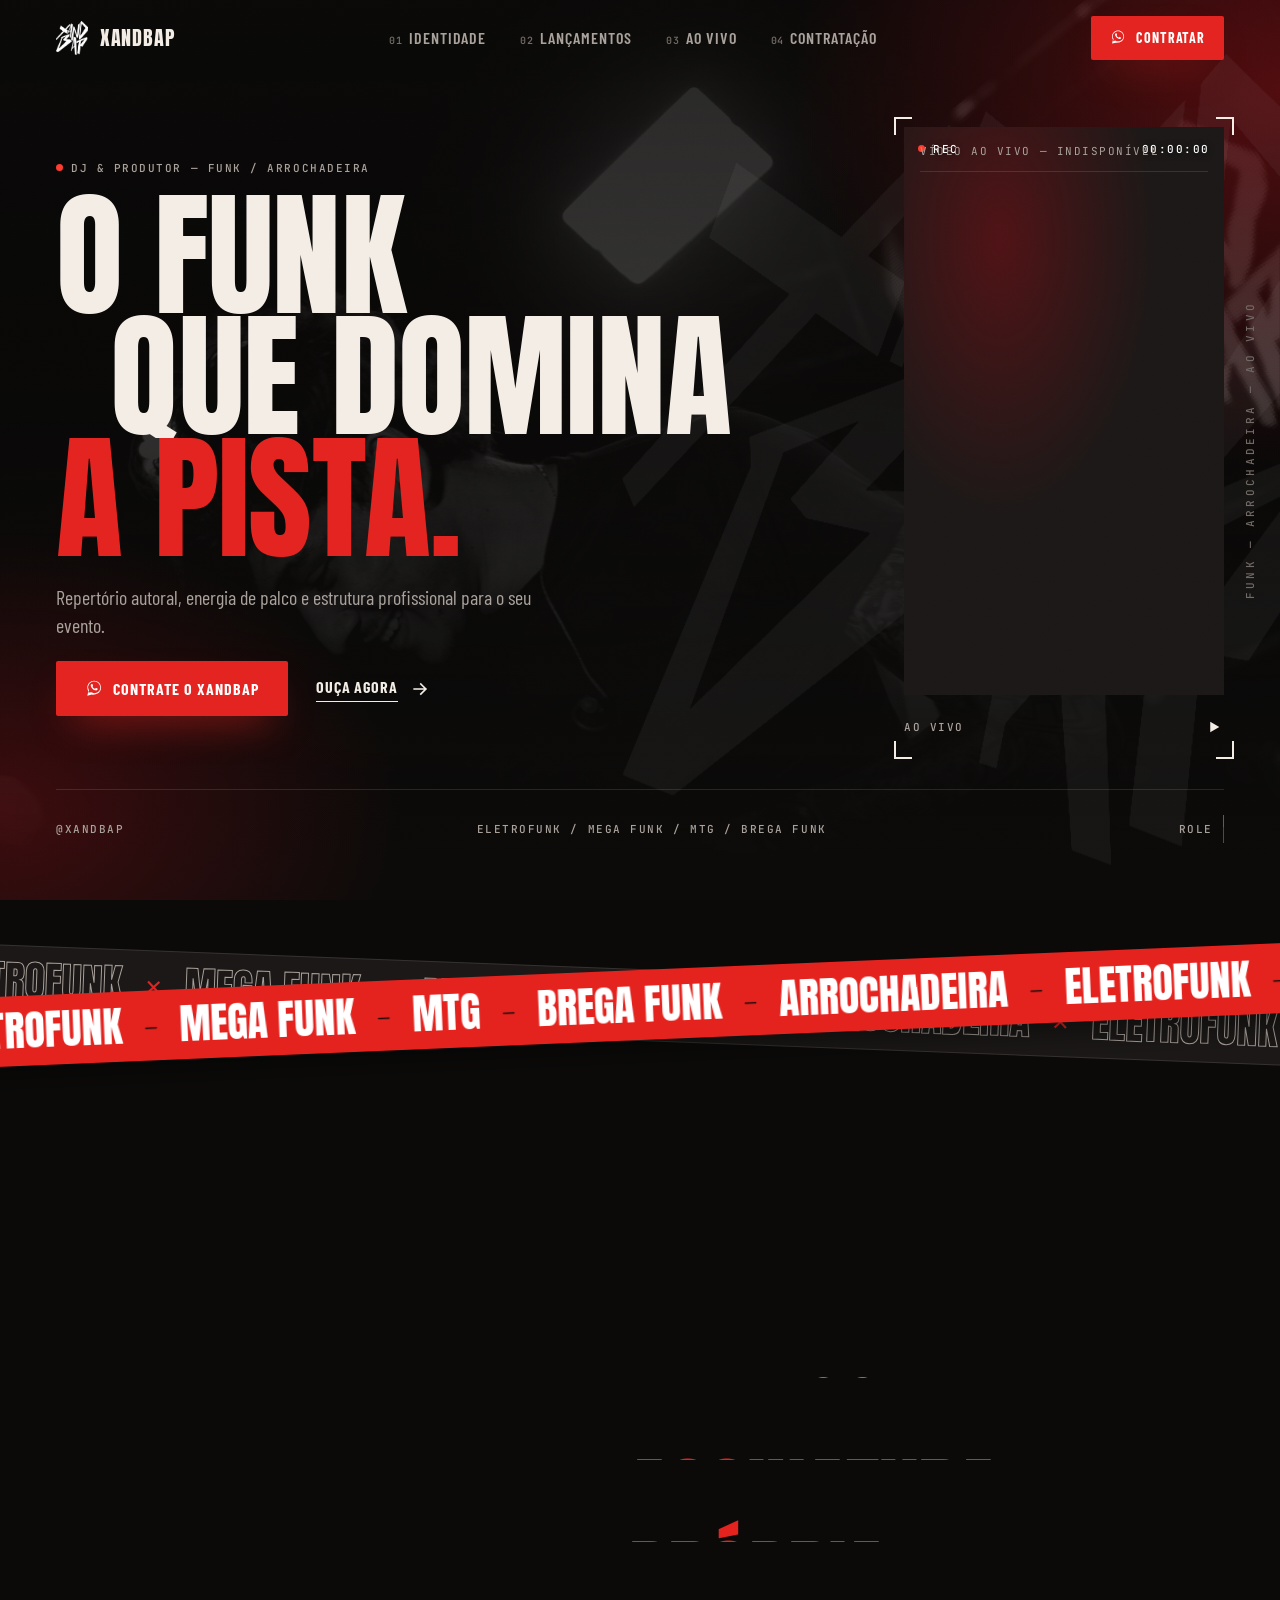
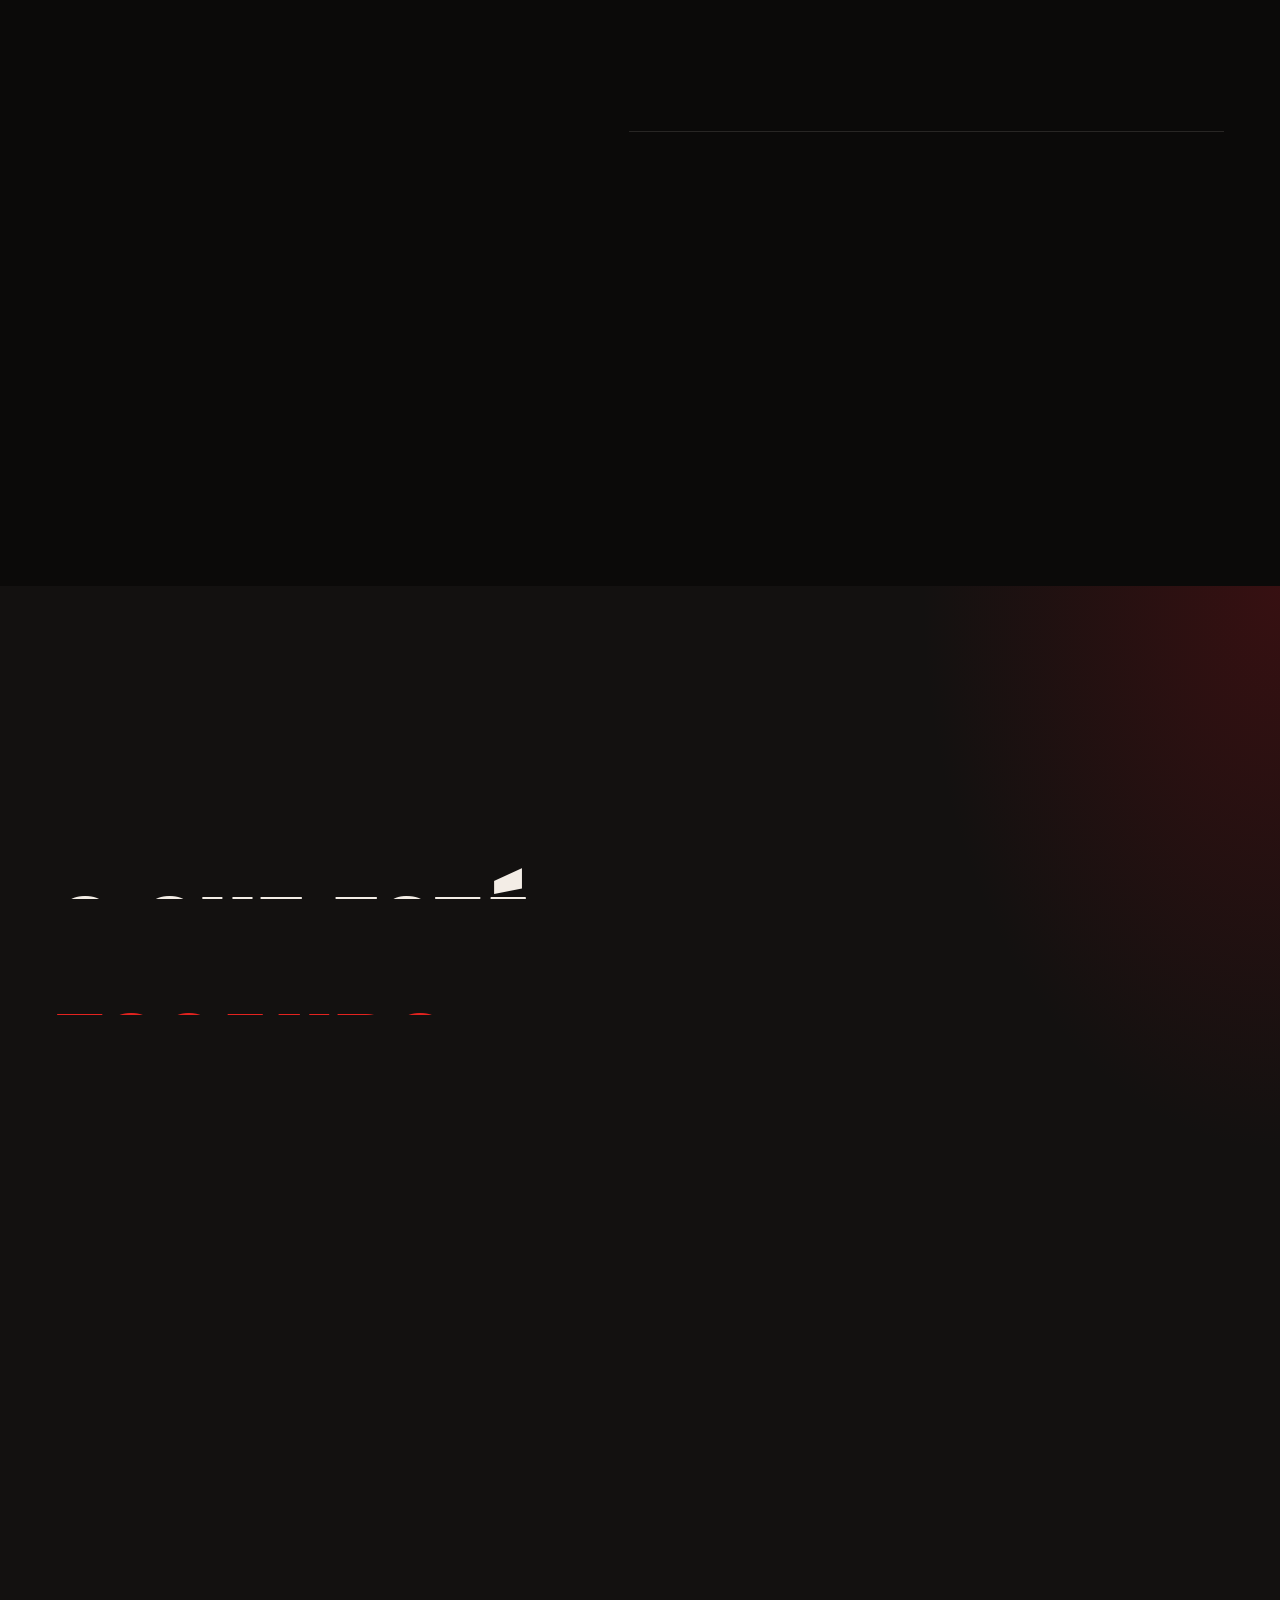
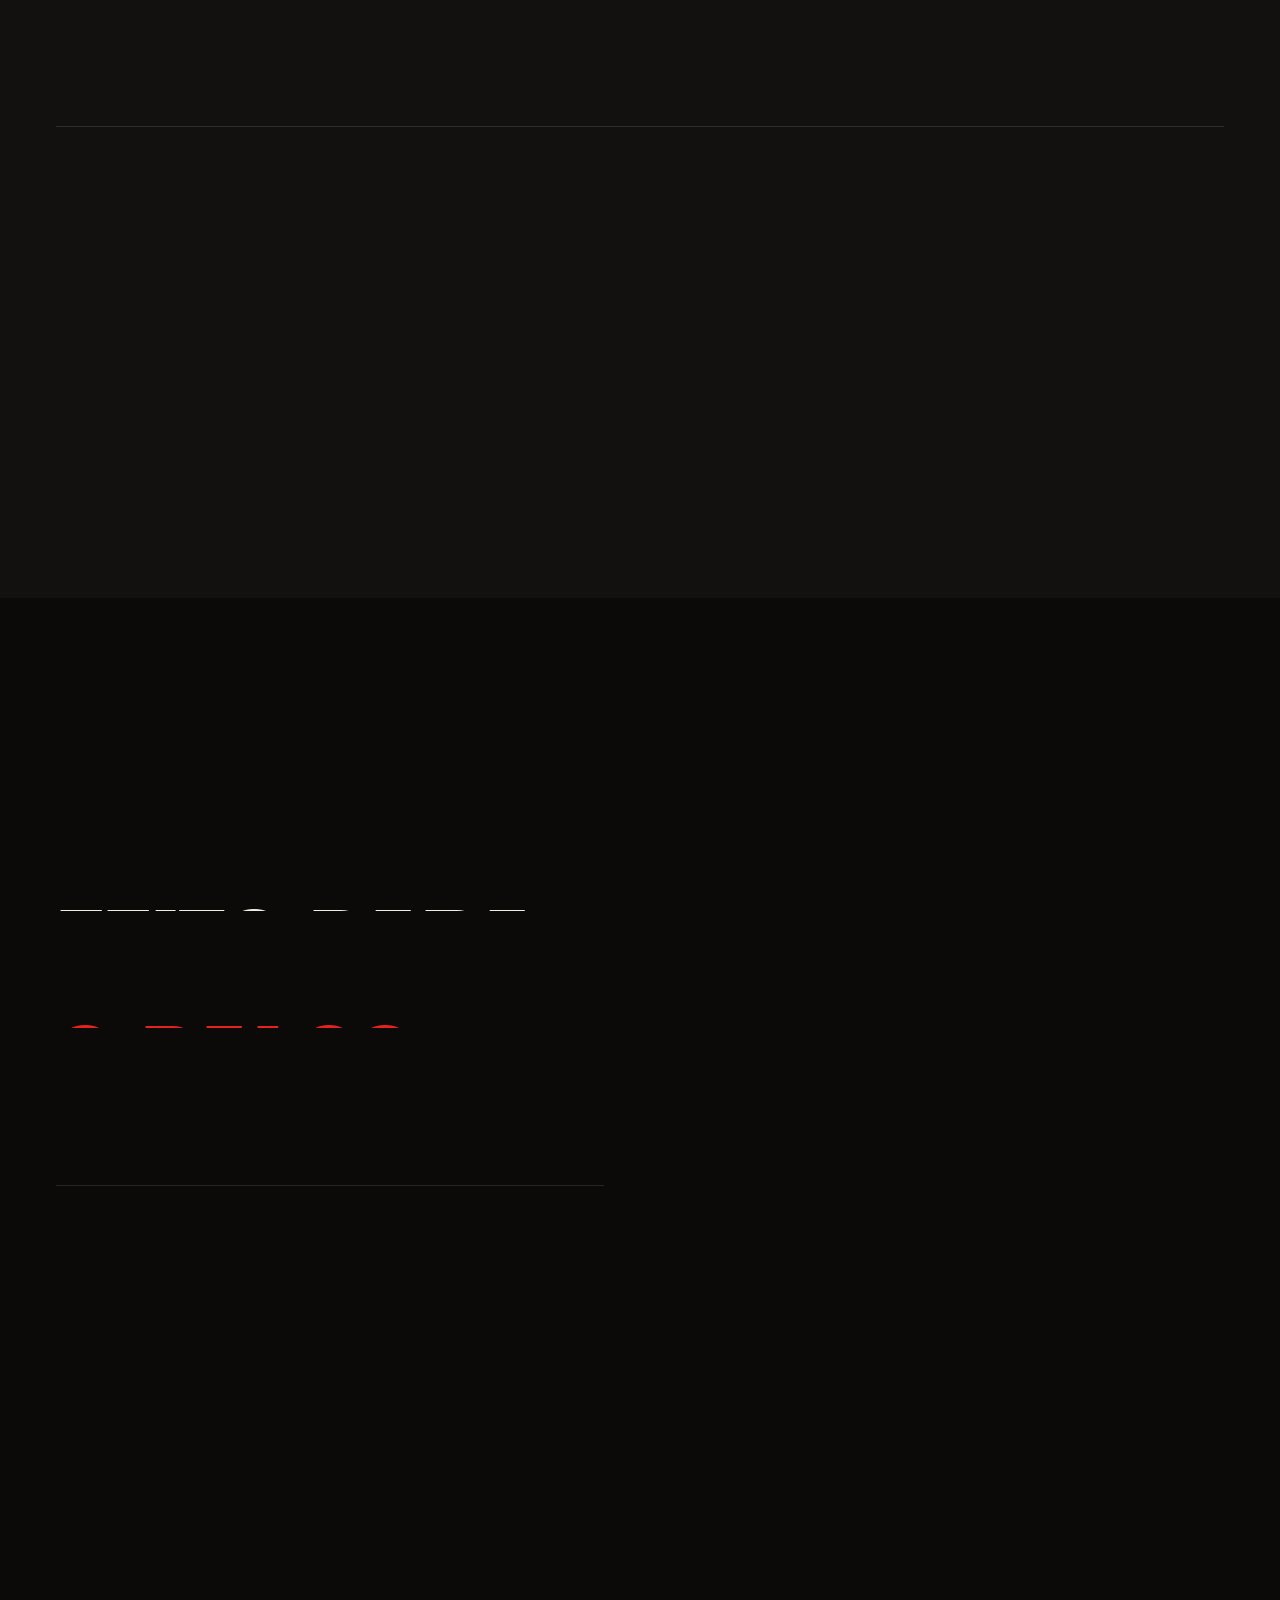
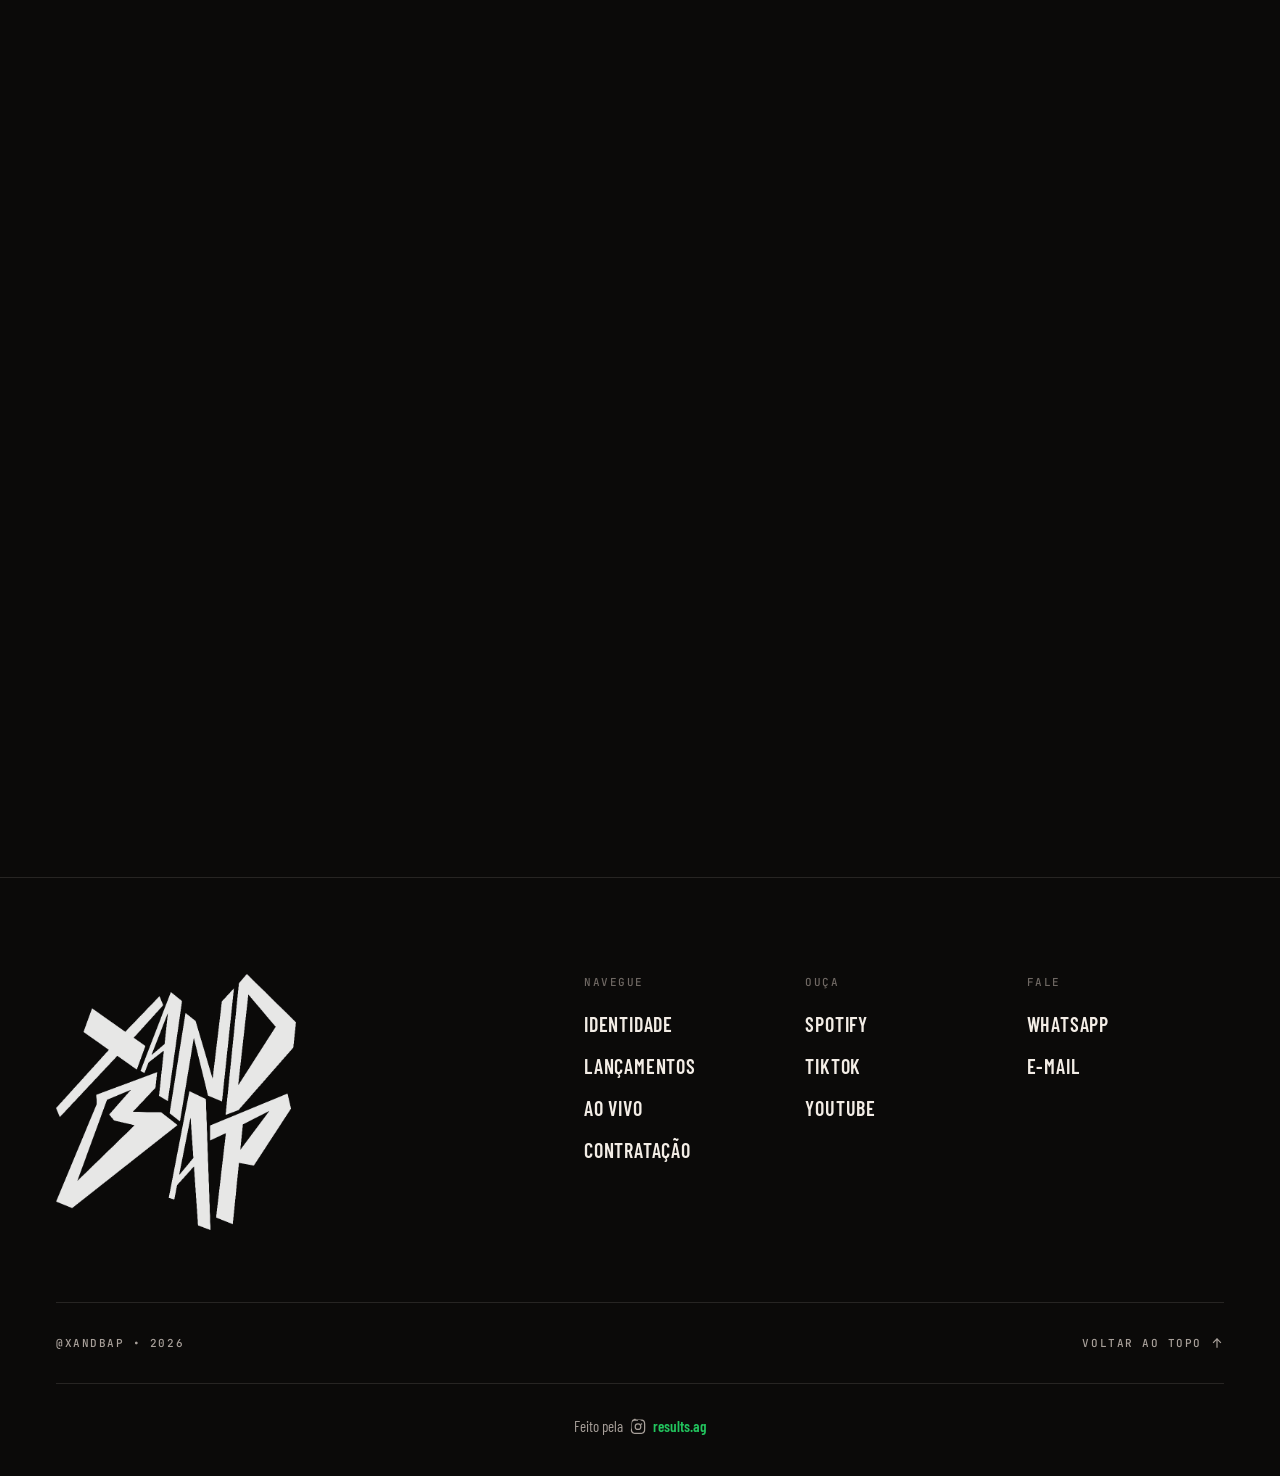
==== index.html @ e74aa6a0 "visual novo" ====
<!DOCTYPE html>
<html lang="pt-BR" class="no-js">
<head>
  <meta charset="UTF-8">
  <meta name="viewport" content="width=device-width, initial-scale=1, viewport-fit=cover">
  <meta name="theme-color" content="#0b0a09">
  <title>XandBap — DJ de Arrochadeira e Funk</title>
  <meta name="description" content="Site oficial do DJ XandBap. Arrochadeira, funk e energia de palco. Ouça os lançamentos, veja os shows e contrate para o seu evento.">
  <meta name="author" content="XandBap">
  <meta property="og:title" content="XandBap — DJ de Arrochadeira e Funk">
  <meta property="og:description" content="Lançamentos, agenda e contratação do DJ XandBap.">
  <meta property="og:image" content="assets/hero.jpg">
  <meta property="og:type" content="website">
  <meta name="twitter:card" content="summary_large_image">
  <link rel="icon" type="image/png" href="assets/favicon.png">

  <!-- marca a página como "com JS" antes de pintar: evita flash da abertura/animações sem JS -->
  <script>document.documentElement.className = document.documentElement.className.replace('no-js', 'js is-loading');</script>

  <link rel="preload" as="image" href="assets/xandbap-logo.png">
  <link rel="preload" as="image" href="assets/hero.jpg">
  <link rel="preconnect" href="https://fonts.googleapis.com">
  <link rel="preconnect" href="https://fonts.gstatic.com" crossorigin>
  <!-- fontes sem bloquear a renderização: a abertura espera por elas com timeout -->
  <link id="fontsCss" rel="preload" as="style" href="https://fonts.googleapis.com/css2?family=Anton&family=Barlow+Condensed:wght@400;500;600;700&family=JetBrains+Mono:wght@400;500&display=swap" onload="this.onload=null;this.rel='stylesheet';this.setAttribute('data-loaded','')">
  <noscript><link rel="stylesheet" href="https://fonts.googleapis.com/css2?family=Anton&family=Barlow+Condensed:wght@400;500;600;700&family=JetBrains+Mono:wght@400;500&display=swap"></noscript>
  <link rel="stylesheet" href="css/main.css">
</head>
<body>

  <!-- ícones reutilizados -->
  <svg width="0" height="0" style="position:absolute" aria-hidden="true" focusable="false">
    <symbol id="i-wa" viewBox="0 0 32 32"><path d="M16.001 3C9.383 3 4 8.383 4 15c0 2.386.703 4.607 1.912 6.472L4 29l7.72-1.877A11.94 11.94 0 0 0 16 27c6.617 0 12-5.383 12-12S22.618 3 16.001 3zm0 21.6c-1.85 0-3.58-.5-5.06-1.37l-.363-.216-4.583 1.115 1.142-4.463-.238-.375A9.55 9.55 0 0 1 5.4 15c0-5.85 4.75-10.6 10.6-10.6S26.6 9.15 26.6 15 21.85 24.6 16.001 24.6zm5.46-7.93c-.298-.15-1.767-.872-2.04-.972-.274-.1-.474-.15-.673.15-.198.298-.77.972-.944 1.172-.174.198-.348.223-.646.075-.298-.15-1.257-.463-2.394-1.478-.885-.789-1.483-1.764-1.657-2.062-.174-.298-.019-.46.13-.61.134-.133.298-.348.447-.522.15-.174.198-.298.298-.497.099-.198.05-.373-.025-.522-.075-.15-.673-1.62-.922-2.22-.243-.583-.49-.504-.673-.513l-.573-.01c-.198 0-.522.075-.795.373-.273.298-1.043 1.02-1.043 2.488s1.068 2.887 1.217 3.086c.15.198 2.1 3.207 5.086 4.497.711.307 1.266.49 1.699.627.714.227 1.364.195 1.878.118.573-.085 1.767-.722 2.016-1.42.248-.697.248-1.294.174-1.42-.075-.124-.273-.198-.571-.348z"/></symbol>
    <symbol id="i-arrow" viewBox="0 0 24 24"><path d="M5 12h14M13 6l6 6-6 6" fill="none" stroke="currentColor" stroke-width="2" stroke-linecap="square"/></symbol>
    <symbol id="i-out" viewBox="0 0 24 24"><path d="M7 17 17 7M8 7h9v9" fill="none" stroke="currentColor" stroke-width="2" stroke-linecap="square"/></symbol>
    <symbol id="i-sound-off" viewBox="0 0 24 24"><path d="M4 9h4l5-4v14l-5-4H4z" fill="currentColor"/><path d="m16 9 5 6m0-6-5 6" stroke="currentColor" stroke-width="2" fill="none"/></symbol>
    <symbol id="i-sound-on" viewBox="0 0 24 24"><path d="M4 9h4l5-4v14l-5-4H4z" fill="currentColor"/><path d="M16 8.5a5 5 0 0 1 0 7M18.5 6a8.5 8.5 0 0 1 0 12" stroke="currentColor" stroke-width="2" fill="none"/></symbol>
    <symbol id="i-play" viewBox="0 0 24 24"><path d="M7 5v14l12-7z" fill="currentColor"/></symbol>
    <symbol id="i-pause" viewBox="0 0 24 24"><path d="M7 5h4v14H7zM13 5h4v14h-4z" fill="currentColor"/></symbol>
    <symbol id="i-ig" viewBox="0 0 24 24"><path d="M12 2.2c3.2 0 3.6 0 4.9.07 1.2.06 2 .24 2.6.5.7.3 1.2.6 1.7 1.1.5.5.8 1 1.1 1.7.3.6.4 1.4.5 2.6.1 1.3.1 1.7.1 4.9s0 3.6-.1 4.9c-.1 1.2-.2 2-.5 2.6-.3.7-.6 1.2-1.1 1.7-.5.5-1 .8-1.7 1.1-.6.3-1.4.4-2.6.5-1.3.1-1.7.1-4.9.1s-3.6 0-4.9-.1c-1.2-.1-2-.2-2.6-.5-.7-.3-1.2-.6-1.7-1.1-.5-.5-.8-1-1.1-1.7-.3-.6-.4-1.4-.5-2.6C2.2 15.6 2.2 15.2 2.2 12s0-3.6.1-4.9c.1-1.2.2-2 .5-2.6.3-.7.6-1.2 1.1-1.7.5-.5 1-.8 1.7-1.1.6-.3 1.4-.4 2.6-.5C8.4 2.2 8.8 2.2 12 2.2zm0 1.8c-3.1 0-3.5 0-4.7.07-1 .05-1.6.2-1.9.34-.5.2-.8.4-1.2.8-.4.4-.6.7-.8 1.2-.14.4-.29 1-.34 1.9C3 9.5 3 9.9 3 13s0 3.5.07 4.7c.05 1 .2 1.6.34 1.9.2.5.4.8.8 1.2.4.4.7.6 1.2.8.4.14 1 .29 1.9.34 1.2.07 1.6.07 4.7.07s3.5 0 4.7-.07c1-.05 1.6-.2 1.9-.34.5-.2.8-.4 1.2-.8.4-.4.6-.7.8-1.2.14-.4.29-1 .34-1.9.07-1.2.07-1.6.07-4.7s0-3.5-.07-4.7c-.05-1-.2-1.6-.34-1.9-.2-.5-.4-.8-.8-1.2-.4-.4-.7-.6-1.2-.8-.4-.14-1-.29-1.9-.34C15.5 3 15.1 3 12 3zm0 3.9a5.1 5.1 0 1 1 0 10.2 5.1 5.1 0 0 1 0-10.2zm0 1.8a3.3 3.3 0 1 0 0 6.6 3.3 3.3 0 0 0 0-6.6zm5.3-2a1.2 1.2 0 1 1 0 2.4 1.2 1.2 0 0 1 0-2.4z"/></symbol>
  </svg>

  <!-- ================= ABERTURA ================= -->
  <div class="loader" id="loader" role="status" aria-live="polite">
    <div class="loader-panel">
      <div class="loader-glow" aria-hidden="true"></div>
      <span class="corner tl" aria-hidden="true"></span><span class="corner tr" aria-hidden="true"></span>
      <span class="corner bl" aria-hidden="true"></span><span class="corner br" aria-hidden="true"></span>

      <div class="loader-top mono" aria-hidden="true">
        <span><i class="rec-dot"></i>XandBap — site oficial</span>
        <span class="hide-sm">Funk / Arrochadeira</span>
      </div>

      <div class="loader-center">
        <div class="loader-logo">
          <img src="assets/xandbap-logo.png" alt="XandBap" width="662" height="706">
        </div>
        <div class="eq" aria-hidden="true"><i></i><i></i><i></i><i></i><i></i><i></i><i></i></div>
      </div>

      <p class="loader-vertical mono" aria-hidden="true">Carregando o set</p>

      <div class="loader-bottom">
        <div class="loader-row mono">
          <span id="loaderStep">Preparando a interface</span>
          <span class="loader-pct"><span id="loaderPct">00</span>%</span>
        </div>
        <div class="loader-bar" role="progressbar" aria-label="Carregamento do site" aria-valuemin="0" aria-valuemax="100" aria-valuenow="0" id="loaderBarWrap">
          <span id="loaderBar"></span>
        </div>
        <ol class="loader-steps mono" id="loaderSteps" aria-hidden="true">
          <li data-step="interface">Interface</li>
          <li data-step="fontes">Tipografia</li>
          <li data-step="imagens">Imagens</li>
          <li data-step="video">Vídeo</li>
        </ol>
      </div>
    </div>
    <div class="loader-wipe" aria-hidden="true"></div>
  </div>

  <div class="grain" aria-hidden="true"></div>
  <div class="scroll-progress" aria-hidden="true"><span id="scrollProgress"></span></div>
  <div class="hover-label" id="hoverLabel" aria-hidden="true"></div>

  <a class="skip-link" href="#conteudo">Pular para o conteúdo</a>

  <!-- ================= CABEÇALHO ================= -->
  <header class="header" id="header">
    <a href="#top" class="header-logo" aria-label="XandBap — início">
      <img src="assets/xandbap-logo.png" alt="" width="662" height="706">
      <span>XandBap</span>
    </a>

    <nav class="header-nav" aria-label="Principal">
      <a href="#identidade" data-nav><small>01</small>Identidade</a>
      <a href="#lancamentos" data-nav><small>02</small>Lançamentos</a>
      <a href="#palco" data-nav><small>03</small>Ao vivo</a>
      <a href="#contratar" data-nav><small>04</small>Contratação</a>
    </nav>

    <div class="header-right">
      <a href="https://wa.me/5581992777571?text=Ol%C3%A1%2C%20quero%20contratar%20o%20XandBap" target="_blank" rel="noopener noreferrer" class="btn btn-primary btn-sm magnetic">
        <svg class="btn-icon" aria-hidden="true"><use href="#i-wa"/></svg>
        <span>Contratar</span>
      </a>
      <button class="menu-toggle" id="menuToggle" aria-label="Abrir menu" aria-expanded="false" aria-controls="mobileMenu">
        <span class="menu-toggle-lines" aria-hidden="true"><i></i><i></i></span>
        <span class="menu-toggle-text mono" aria-hidden="true">Menu</span>
      </button>
    </div>
  </header>

  <div class="mobile-menu" id="mobileMenu" aria-hidden="true">
    <div class="mobile-menu-inner">
      <p class="mono mobile-menu-kicker">Navegação</p>
      <nav class="mobile-menu-links" aria-label="Menu móvel">
        <a href="#identidade" data-nav><small>01</small>Identidade</a>
        <a href="#lancamentos" data-nav><small>02</small>Lançamentos</a>
        <a href="#palco" data-nav><small>03</small>Ao vivo</a>
        <a href="#contratar" data-nav><small>04</small>Contratação</a>
      </nav>
      <div class="mobile-menu-foot">
        <a href="https://wa.me/5581992777571?text=Ol%C3%A1%2C%20quero%20contratar%20o%20XandBap" target="_blank" rel="noopener noreferrer" class="btn btn-primary">
          <svg class="btn-icon" aria-hidden="true"><use href="#i-wa"/></svg>
          Contratar
        </a>
        <div class="mobile-menu-social mono">
          <a href="https://open.spotify.com/" target="_blank" rel="noopener noreferrer">Spotify</a>
          <a href="https://www.tiktok.com/@xandbap" target="_blank" rel="noopener noreferrer">TikTok</a>
          <a href="https://www.youtube.com/" target="_blank" rel="noopener noreferrer">YouTube</a>
        </div>
      </div>
    </div>
  </div>

  <a href="https://wa.me/5581992777571?text=Ol%C3%A1%2C%20quero%20contratar%20o%20XandBap" target="_blank" rel="noopener noreferrer" class="fixed-whatsapp" id="fixedCta" aria-label="Falar no WhatsApp">
    <svg aria-hidden="true"><use href="#i-wa"/></svg>
  </a>

  <main id="top">

    <!-- ================= HERO ================= -->
    <section class="hero" aria-labelledby="heroTitle">
      <div class="hero-backdrop" aria-hidden="true">
        <img src="assets/hero.jpg" alt="" width="1365" height="2048" data-parallax="0.18" data-media>
      </div>
      <div class="hero-glow" aria-hidden="true"></div>
      <img class="hero-ghost" src="assets/xandbap-logo.png" alt="" aria-hidden="true" width="662" height="706" data-parallax="-0.08">

      <div class="hero-grid wrap">
        <div class="hero-copy">
          <p class="hero-kicker mono" data-hero="1"><i class="rec-dot"></i>DJ &amp; Produtor — Funk / Arrochadeira</p>

          <h1 class="hero-title" id="heroTitle">
            <span class="line"><span>O funk</span></span>
            <span class="line"><span>que domina</span></span>
            <span class="line line-accent"><span>a pista.</span></span>
          </h1>

          <div class="hero-bottom">
            <p class="hero-sub" data-hero="2">Repertório autoral, energia de palco e estrutura profissional para o seu evento.</p>
            <div class="hero-actions" data-hero="3">
              <a href="https://wa.me/5581992777571?text=Ol%C3%A1%2C%20quero%20contratar%20o%20XandBap" target="_blank" rel="noopener noreferrer" class="btn btn-primary magnetic">
                <svg class="btn-icon" aria-hidden="true"><use href="#i-wa"/></svg>
                Contrate o XandBap
              </a>
              <a href="#lancamentos" class="link-arrow">
                <span>Ouça agora</span>
                <svg aria-hidden="true"><use href="#i-arrow"/></svg>
              </a>
            </div>
          </div>
        </div>

        <figure class="hero-frame" data-hero="frame">
          <div class="frame-media media" data-media-label="Vídeo ao vivo">
            <video id="heroVideo" src="assets/show1.mp4" poster="assets/hero.jpg" muted loop playsinline preload="metadata" aria-label="XandBap tocando ao vivo"></video>
            <div class="frame-hud mono" aria-hidden="true">
              <span><i class="rec-dot"></i>REC</span>
              <span class="timecode" data-timecode-for="heroVideo">00:00:00</span>
            </div>
          </div>
          <span class="corner tl" aria-hidden="true"></span><span class="corner tr" aria-hidden="true"></span>
          <span class="corner bl" aria-hidden="true"></span><span class="corner br" aria-hidden="true"></span>
          <figcaption class="frame-caption mono">
            <span>Ao vivo</span>
            <button class="icon-btn" type="button" data-video-toggle="heroVideo" aria-label="Pausar vídeo">
              <svg class="i-pause" aria-hidden="true"><use href="#i-pause"/></svg>
              <svg class="i-play" aria-hidden="true"><use href="#i-play"/></svg>
            </button>
          </figcaption>
        </figure>
      </div>

      <p class="hero-vertical mono" aria-hidden="true">Funk — Arrochadeira — Ao vivo</p>

      <div class="hero-meta wrap mono" data-hero="4">
        <span>@XANDBAP</span>
        <span class="hide-sm">Eletrofunk / Mega funk / MTG / Brega funk</span>
        <a href="#identidade" class="scroll-cue">Role <i aria-hidden="true"></i></a>
      </div>
    </section>

    <!-- ================= FAIXA DE ESTILOS ================= -->
    <div class="bands" aria-label="Estilos: Eletrofunk, Mega Funk, MTG, Brega Funk, Arrochadeira">
      <div class="band band-back" aria-hidden="true">
        <div class="band-track">
          <span>Eletrofunk <i>✕</i> Mega Funk <i>✕</i> MTG <i>✕</i> Brega Funk <i>✕</i> Arrochadeira <i>✕</i></span>
          <span>Eletrofunk <i>✕</i> Mega Funk <i>✕</i> MTG <i>✕</i> Brega Funk <i>✕</i> Arrochadeira <i>✕</i></span>
        </div>
      </div>
      <div class="band band-front" aria-hidden="true">
        <div class="band-track">
          <span>Eletrofunk <i>—</i> Mega Funk <i>—</i> MTG <i>—</i> Brega Funk <i>—</i> Arrochadeira <i>—</i></span>
          <span>Eletrofunk <i>—</i> Mega Funk <i>—</i> MTG <i>—</i> Brega Funk <i>—</i> Arrochadeira <i>—</i></span>
        </div>
      </div>
    </div>

    <div id="conteudo"></div>

    <!-- ================= IDENTIDADE ================= -->
    <section id="identidade" class="section identity" aria-labelledby="identidadeTitle">
      <div class="wrap">
        <header class="section-head" data-reveal>
          <p class="section-index mono"><span>(01)</span> Identidade musical</p>
          <span class="section-rule" aria-hidden="true"></span>
        </header>

        <div class="identity-grid">
          <figure class="identity-figure" data-reveal="clip">
            <div class="identity-photo media" data-media-label="Retrato do artista">
              <picture>
                <source srcset="assets/xandbap-portrait.webp" type="image/webp">
                <img src="assets/xandbap-portrait.png" alt="Retrato do DJ XandBap" width="941" height="1672" loading="lazy" decoding="async" data-parallax="0.06" data-media>
              </picture>
            </div>
            <div class="sticker mono" aria-hidden="true">
              <strong>XandBap</strong>
              <span>Funk com assinatura</span>
              <span class="barcode"></span>
            </div>
            <span class="corner tl" aria-hidden="true"></span><span class="corner br" aria-hidden="true"></span>
          </figure>

          <div class="identity-copy">
            <h2 class="display split" id="identidadeTitle" data-reveal="lines">
              <span class="line"><span>Funk com</span></span>
              <span class="line"><span class="accent">assinatura</span></span>
              <span class="line"><span class="accent">própria</span></span>
            </h2>
            <p class="lede" data-reveal>
              XandBap leva para os eventos um repertório marcante e sets pesados, com energia
              e presença de palco do início ao fim — uma mistura dos principais estilos e
              tendências do funk, com identidade autoral.
            </p>

            <ol class="style-list" data-reveal="stagger">
              <li><span class="mono">01</span><strong>Eletrofunk</strong></li>
              <li><span class="mono">02</span><strong>Mega funk</strong></li>
              <li><span class="mono">03</span><strong>MTG</strong></li>
              <li><span class="mono">04</span><strong>Brega funk</strong></li>
            </ol>
          </div>
        </div>
      </div>
    </section>

    <!-- ================= LANÇAMENTOS ================= -->
    <section id="lancamentos" class="section releases" aria-labelledby="lancamentosTitle">
      <div class="wrap">
        <header class="section-head" data-reveal>
          <p class="section-index mono"><span>(02)</span> Lançamentos</p>
          <span class="section-rule" aria-hidden="true"></span>
        </header>

        <div class="releases-head">
          <h2 class="display split" id="lancamentosTitle" data-reveal="lines">
            <span class="line"><span>O que está</span></span>
            <span class="line"><span class="accent">tocando</span></span>
          </h2>
          <div class="carousel-controls" data-controls-for="releaseCarousel" data-reveal>
            <span class="drag-hint mono">Arraste <svg aria-hidden="true"><use href="#i-arrow"/></svg></span>
            <div class="carousel-progress" aria-hidden="true"><span></span></div>
            <button type="button" class="icon-btn round" data-dir="-1" aria-label="Lançamento anterior"><svg style="transform:scaleX(-1)" aria-hidden="true"><use href="#i-arrow"/></svg></button>
            <button type="button" class="icon-btn round" data-dir="1" aria-label="Próximo lançamento"><svg aria-hidden="true"><use href="#i-arrow"/></svg></button>
          </div>
        </div>
      </div>

      <div class="carousel-outer">
        <div class="carousel" id="releaseCarousel" tabindex="0" aria-label="Lançamentos — role para o lado">
          <a href="https://open.spotify.com/" target="_blank" rel="noopener noreferrer" class="release-card" data-label="Ouvir" data-reveal="card">
            <div class="release-sleeve">
              <span class="vinyl" aria-hidden="true"></span>
              <div class="release-cover media" data-media-label="Capa">
                <picture>
                  <source srcset="assets/setarrochadeira.webp" type="image/webp">
                  <img src="assets/setarrochadeira.png" alt="Capa de Set Arrochadeira XB" width="1080" height="1080" loading="lazy" decoding="async" data-media>
                </picture>
              </div>
            </div>
            <div class="release-info">
              <p class="release-index mono">01 — Disponível</p>
              <p class="release-title">Set Arrochadeira XB</p>
              <p class="release-type">Menor K, XandBap &amp; DJ Japa</p>
              <span class="release-cta mono">Ouvir <svg aria-hidden="true"><use href="#i-out"/></svg></span>
            </div>
          </a>

          <div class="release-card is-pending" data-reveal="card">
            <div class="release-sleeve">
              <div class="release-cover media" data-media-label="Capa">
                <picture>
                  <source srcset="assets/medley-funk-xb2.webp" type="image/webp">
                  <img src="assets/medley-funk-xb2.jpg" alt="Capa de Medley Funk XB 2.0" width="1080" height="1080" loading="lazy" decoding="async" data-media>
                </picture>
                <span class="release-pending-label mono">Em breve</span>
              </div>
            </div>
            <div class="release-info">
              <p class="release-index mono">02 — Em breve</p>
              <p class="release-title">Medley Funk XB 2.0</p>
              <p class="release-type">Lançamento dia 28</p>
              <span class="release-cta mono is-muted">Em breve</span>
            </div>
          </div>
        </div>
      </div>

      <div class="wrap">
        <div class="platforms" data-reveal="stagger">
          <p class="mono platforms-label">Ouça em</p>
          <a href="https://open.spotify.com/" target="_blank" rel="noopener noreferrer" class="platform"><span>Spotify</span><svg aria-hidden="true"><use href="#i-out"/></svg></a>
          <a href="https://www.tiktok.com/@xandbap" target="_blank" rel="noopener noreferrer" class="platform"><span>TikTok</span><svg aria-hidden="true"><use href="#i-out"/></svg></a>
          <a href="https://www.youtube.com/" target="_blank" rel="noopener noreferrer" class="platform"><span>YouTube</span><svg aria-hidden="true"><use href="#i-out"/></svg></a>
        </div>
      </div>
    </section>

    <!-- ================= AO VIVO ================= -->
    <section id="palco" class="section stage" aria-labelledby="palcoTitle">
      <div class="wrap stage-grid">
        <div class="stage-copy">
          <header class="section-head" data-reveal>
            <p class="section-index mono"><span>(03)</span> Ao vivo</p>
            <span class="section-rule" aria-hidden="true"></span>
          </header>
          <h2 class="display split" id="palcoTitle" data-reveal="lines">
            <span class="line"><span>Feito para</span></span>
            <span class="line"><span class="accent">o palco</span></span>
          </h2>
          <p class="lede" data-reveal>
            Estrutura profissional, set desenhado para o público do evento e presença de palco
            do primeiro ao último minuto. XandBap entrega show — não só playlist.
          </p>

          <dl class="stats" data-reveal="stagger">
            <div class="stat">
              <dt class="mono">Shows realizados</dt>
              <dd class="stat-num" data-count-to="200" data-prefix="+">+200</dd>
            </div>
            <div class="stat">
              <dt class="mono">Estados rodados</dt>
              <dd class="stat-num" data-count-to="4">4</dd>
            </div>
          </dl>
        </div>

        <div class="stage-videos carousel" id="videoCarousel" tabindex="0" aria-label="Vídeos ao vivo">
          <figure class="clip" data-label="Ao vivo" data-reveal="card">
            <div class="clip-media media" data-media-label="Vídeo ao vivo">
              <video id="clip1" src="assets/show1.mp4" poster="assets/hero.jpg" aria-label="XandBap ao vivo" muted loop playsinline preload="none" data-inview></video>
              <div class="frame-hud mono" aria-hidden="true">
                <span><i class="rec-dot"></i>REC</span>
                <span class="timecode" data-timecode-for="clip1">00:00:00</span>
              </div>
            </div>
            <figcaption class="clip-caption mono">
              <span>01 — Ao vivo</span>
              <span class="clip-buttons">
                <button class="icon-btn" type="button" data-video-sound="clip1" aria-label="Ativar som" aria-pressed="false">
                  <svg class="i-off" aria-hidden="true"><use href="#i-sound-off"/></svg>
                  <svg class="i-on" aria-hidden="true"><use href="#i-sound-on"/></svg>
                </button>
                <button class="icon-btn" type="button" data-video-toggle="clip1" aria-label="Pausar vídeo">
                  <svg class="i-pause" aria-hidden="true"><use href="#i-pause"/></svg>
                  <svg class="i-play" aria-hidden="true"><use href="#i-play"/></svg>
                </button>
              </span>
            </figcaption>
          </figure>

          <figure class="clip clip-offset" data-label="Ao vivo" data-reveal="card">
            <div class="clip-media media" data-media-label="Vídeo ao vivo">
              <video id="clip2" src="assets/show2.mp4" poster="assets/show2-poster.jpg" aria-label="Pista lotada" muted loop playsinline preload="none" data-inview></video>
              <div class="frame-hud mono" aria-hidden="true">
                <span><i class="rec-dot"></i>REC</span>
                <span class="timecode" data-timecode-for="clip2">00:00:00</span>
              </div>
            </div>
            <figcaption class="clip-caption mono">
              <span>02 — Pista lotada</span>
              <span class="clip-buttons">
                <button class="icon-btn" type="button" data-video-sound="clip2" aria-label="Ativar som" aria-pressed="false">
                  <svg class="i-off" aria-hidden="true"><use href="#i-sound-off"/></svg>
                  <svg class="i-on" aria-hidden="true"><use href="#i-sound-on"/></svg>
                </button>
                <button class="icon-btn" type="button" data-video-toggle="clip2" aria-label="Pausar vídeo">
                  <svg class="i-pause" aria-hidden="true"><use href="#i-pause"/></svg>
                  <svg class="i-play" aria-hidden="true"><use href="#i-play"/></svg>
                </button>
              </span>
            </figcaption>
          </figure>
        </div>
      </div>
    </section>

    <!-- ================= CONTRATAÇÃO ================= -->
    <section id="contratar" class="section hire" aria-labelledby="contratarTitle">
      <div class="wrap">
        <div class="hire-poster" data-reveal="clip">
          <div class="hire-glow" aria-hidden="true"></div>
          <span class="corner tl" aria-hidden="true"></span><span class="corner tr" aria-hidden="true"></span>
          <span class="corner bl" aria-hidden="true"></span><span class="corner br" aria-hidden="true"></span>
          <p class="hire-vertical mono" aria-hidden="true">Contratação</p>

          <p class="section-index mono"><span>(04)</span> Contratação</p>
          <h2 class="display display-xl split" id="contratarTitle" data-reveal="lines">
            <span class="line"><span>Leve XandBap</span></span>
            <span class="line"><span class="accent">pro seu evento</span></span>
          </h2>
          <p class="lede" data-reveal>Datas, cachê e rider técnico direto com a equipe. Resposta rápida pelo WhatsApp.</p>

          <ul class="hire-list mono" data-reveal="stagger">
            <li><span>A</span>Datas</li>
            <li><span>B</span>Cachê</li>
            <li><span>C</span>Rider técnico</li>
          </ul>

          <div class="hire-actions" data-reveal>
            <a href="https://wa.me/5581992777571?text=Ol%C3%A1%2C%20quero%20contratar%20o%20XandBap" target="_blank" rel="noopener noreferrer" class="btn btn-primary btn-lg magnetic">
              <svg class="btn-icon" aria-hidden="true"><use href="#i-wa"/></svg>
              Falar no WhatsApp
            </a>
            <a href="mailto:contato@xandbap.com" class="link-arrow">
              <span>contato@xandbap.com</span>
              <svg aria-hidden="true"><use href="#i-arrow"/></svg>
            </a>
          </div>
        </div>
      </div>
    </section>

  </main>

  <!-- ================= RODAPÉ ================= -->
  <footer class="footer">
    <div class="wrap">
      <div class="footer-top">
        <a href="#top" class="footer-logo" aria-label="Voltar ao topo">
          <img src="assets/xandbap-logo.png" alt="XandBap" width="662" height="706" loading="lazy">
        </a>
        <div class="footer-cols">
          <div>
            <p class="mono footer-label">Navegue</p>
            <a href="#identidade">Identidade</a>
            <a href="#lancamentos">Lançamentos</a>
            <a href="#palco">Ao vivo</a>
            <a href="#contratar">Contratação</a>
          </div>
          <div>
            <p class="mono footer-label">Ouça</p>
            <a href="https://open.spotify.com/" target="_blank" rel="noopener noreferrer">Spotify</a>
            <a href="https://www.tiktok.com/@xandbap" target="_blank" rel="noopener noreferrer">TikTok</a>
            <a href="https://www.youtube.com/" target="_blank" rel="noopener noreferrer">YouTube</a>
          </div>
          <div>
            <p class="mono footer-label">Fale</p>
            <a href="https://wa.me/5581992777571?text=Ol%C3%A1%2C%20quero%20contratar%20o%20XandBap" target="_blank" rel="noopener noreferrer">WhatsApp</a>
            <a href="mailto:contato@xandbap.com">E-mail</a>
          </div>
        </div>
      </div>

      <div class="footer-bar mono">
        <p id="footer-year">@XANDBAP</p>
        <a href="#top" class="back-top">Voltar ao topo <svg aria-hidden="true" style="transform:rotate(-90deg)"><use href="#i-arrow"/></svg></a>
      </div>

      <div class="credit">
        <span>Feito pela</span>
        <a href="https://www.instagram.com/results.ag" target="_blank" rel="noopener noreferrer">
          <svg aria-hidden="true"><use href="#i-ig"/></svg>
          <span class="text-green">results.ag</span>
        </a>
      </div>
    </div>
  </footer>

  <script src="js/main.js"></script>
</body>
</html>
---- css/main.css ----
/* =========================================================================
   XANDBAP — site oficial
   Linguagem visual: cartaz de show / story "Agenda de Shows"
   (preto quente, degradê vinho, granulado, cantos em L, texto vertical)
   ========================================================================= */

/* ---------- 1. Tokens ---------- */
:root {
  --ink: #0b0a09;
  --ink-2: #131110;
  --ink-3: #1b1817;
  --bone: #f3ede6;
  --dim: #a8a09a;         /* ~7:1 sobre --ink */
  --faint: #6f6863;
  --red: #e4231f;
  --red-hot: #ff3b2f;
  --red-deep: #a81410;
  --wine: #4a0a0e;
  --whatsapp: #25d366;
  --green: #22c55e;
  --line: rgba(243, 237, 230, 0.12);
  --line-strong: rgba(243, 237, 230, 0.28);

  --font-display: "Anton", "Impact", "Arial Narrow", sans-serif;
  --font-sans: "Barlow Condensed", "Arial Narrow", system-ui, sans-serif;
  --font-mono: "JetBrains Mono", ui-monospace, "SFMono-Regular", Menlo, monospace;

  --max: 1320px;
  --gutter: 20px;
  --header-h: 68px;
  --ease: cubic-bezier(.16, 1, .3, 1);
  --ease-in-out: cubic-bezier(.76, 0, .24, 1);
}
@media (min-width: 768px) { :root { --gutter: 40px; --header-h: 76px; } }
@media (min-width: 1280px) { :root { --gutter: 56px; } }

/* ---------- 2. Base ---------- */
*, *::before, *::after { box-sizing: border-box; margin: 0; padding: 0; }
html { scroll-behavior: smooth; -webkit-text-size-adjust: 100%; }
html.is-loading, html.menu-open { overflow: hidden; }
body {
  background: var(--ink);
  color: var(--bone);
  font-family: var(--font-sans);
  font-size: 18px;
  line-height: 1.5;
  -webkit-font-smoothing: antialiased;
  overflow-x: hidden;
}
@supports (overflow: clip) { body { overflow-x: clip; } }
img, video, svg { display: block; max-width: 100%; }
a { color: inherit; text-decoration: none; }
button { font: inherit; color: inherit; background: none; border: 0; cursor: pointer; }
ul, ol { list-style: none; }
::selection { background: var(--red); color: #fff; }

:focus { outline: none; }
:focus-visible { outline: 2px solid var(--red-hot); outline-offset: 4px; border-radius: 2px; }

.wrap { width: 100%; max-width: var(--max); margin: 0 auto; padding: 0 var(--gutter); }
.mono { font-family: var(--font-mono); font-size: 11px; letter-spacing: 0.14em; text-transform: uppercase; font-weight: 500; }
.accent { color: var(--red); }
.text-green { color: var(--green); }
.hide-sm { display: none; }
@media (min-width: 768px) { .hide-sm { display: inline; } }

.skip-link {
  position: fixed; left: 16px; top: 16px; z-index: 1000; padding: 12px 18px;
  background: var(--bone); color: var(--ink); font-weight: 700; transform: translateY(-200%);
}
.skip-link:focus-visible { transform: none; }

/* granulado global (mesmo das artes) */
.grain {
  position: fixed; inset: 0; z-index: 300; pointer-events: none; opacity: 0.07; mix-blend-mode: overlay;
  background-image: url("data:image/svg+xml;utf8,<svg xmlns='http://www.w3.org/2000/svg' width='160' height='160'><filter id='n'><feTurbulence type='fractalNoise' baseFrequency='0.85' numOctaves='2' stitchTiles='stitch'/></filter><rect width='100%25' height='100%25' filter='url(%23n)'/></svg>");
  background-size: 160px 160px;
}

/* cantos em L */
.corner { position: absolute; width: 18px; height: 18px; border: 0 solid var(--bone); pointer-events: none; z-index: 4; }
.corner.tl { top: 0; left: 0; border-top-width: 2px; border-left-width: 2px; }
.corner.tr { top: 0; right: 0; border-top-width: 2px; border-right-width: 2px; }
.corner.bl { bottom: 0; left: 0; border-bottom-width: 2px; border-left-width: 2px; }
.corner.br { bottom: 0; right: 0; border-bottom-width: 2px; border-right-width: 2px; }

.rec-dot { display: inline-block; width: 7px; height: 7px; border-radius: 50%; background: var(--red-hot); margin-right: 8px; vertical-align: 1px; animation: blink 1.4s steps(2, jump-none) infinite; }
@keyframes blink { 50% { opacity: .2; } }

/* ---------- 3. Botões e links ---------- */
.btn {
  --pad-y: 17px; --pad-x: 28px;
  position: relative; display: inline-flex; align-items: center; justify-content: center; gap: 10px;
  min-height: 48px; padding: var(--pad-y) var(--pad-x);
  font-family: var(--font-sans); font-weight: 700; font-size: 16px; letter-spacing: 0.06em; text-transform: uppercase; line-height: 1;
  border: 1px solid transparent; border-radius: 2px; overflow: hidden; isolation: isolate;
  transition: transform .45s var(--ease), box-shadow .35s ease, color .3s ease, border-color .3s ease;
}
.btn-icon { width: 1.15em; height: 1.15em; flex-shrink: 0; fill: currentColor; }
.btn-primary { background: var(--red); color: #fff; box-shadow: 0 18px 40px -18px rgba(228, 35, 31, .8); }
.btn-primary::before {
  content: ""; position: absolute; inset: 0; z-index: -1; background: var(--bone);
  transform: translateY(101%); transition: transform .5s var(--ease);
}
.btn-primary:hover { color: var(--ink); }
.btn-primary:hover::before { transform: none; }
.btn-primary:active { transform: scale(.97); }
.btn-sm { --pad-y: 12px; --pad-x: 18px; min-height: 44px; font-size: 14px; }
.btn-lg { --pad-y: 22px; --pad-x: 34px; font-size: 18px; }

.link-arrow {
  display: inline-flex; align-items: center; gap: 12px; min-height: 48px;
  font-weight: 700; font-size: 16px; letter-spacing: 0.06em; text-transform: uppercase;
}
.link-arrow span { background: linear-gradient(currentColor, currentColor) 0 100% / 100% 1px no-repeat; padding-bottom: 3px; transition: background-size .45s var(--ease); }
.link-arrow svg { width: 20px; height: 20px; transition: transform .45s var(--ease); }
.link-arrow:hover span { background-size: 0 1px; background-position: 100% 100%; }
.link-arrow:hover svg { transform: translateX(6px); color: var(--red); }

.icon-btn {
  display: inline-grid; place-items: center; width: 44px; height: 44px; border-radius: 2px;
  color: var(--bone); transition: background-color .25s ease, color .25s ease, transform .25s var(--ease);
}
.icon-btn svg { width: 18px; height: 18px; }
.icon-btn:hover { background: rgba(243, 237, 230, .1); }
.icon-btn:active { transform: scale(.92); }
.icon-btn.round { border: 1px solid var(--line-strong); border-radius: 50%; width: 52px; height: 52px; }
.icon-btn.round:hover { background: var(--bone); color: var(--ink); border-color: var(--bone); }
.icon-btn[disabled] { opacity: .3; pointer-events: none; }

/* ---------- 4. Abertura (loader) ---------- */
.loader { display: none; }
.js .loader { display: block; position: fixed; inset: 0; z-index: 900; }
.loader-panel, .loader-wipe { position: absolute; inset: 0; }
.loader-panel {
  z-index: 2; background: var(--ink); overflow: hidden;
  clip-path: inset(0 0 0 0);
  transition: clip-path 1s var(--ease-in-out);
}
.loader-wipe { z-index: 1; background: var(--red); clip-path: inset(0 0 0 0); transition: clip-path 1s var(--ease-in-out) .12s; }
.loader-glow {
  position: absolute; inset: 0;
  background:
    radial-gradient(60% 55% at 0% 100%, rgba(122, 14, 20, .75), transparent 70%),
    radial-gradient(55% 50% at 100% 0%, rgba(122, 14, 20, .55), transparent 70%),
    radial-gradient(40% 40% at 50% 50%, rgba(228, 35, 31, .10), transparent 70%);
  animation: glowShift 6s ease-in-out infinite alternate;
}
@keyframes glowShift { to { transform: scale(1.12) rotate(4deg); } }
.loader .corner { width: 26px; height: 26px; }
.loader .corner.tl { top: 20px; left: 20px; } .loader .corner.tr { top: 20px; right: 20px; }
.loader .corner.bl { bottom: 20px; left: 20px; } .loader .corner.br { bottom: 20px; right: 20px; }
.loader-top { position: absolute; top: 34px; left: 56px; right: 56px; display: flex; justify-content: space-between; color: var(--dim); }
.loader-center { position: absolute; inset: 0; display: grid; place-content: center; justify-items: center; gap: 28px; padding: 0 24px; }
.loader-logo { width: clamp(150px, 26vw, 240px); clip-path: inset(100% 0 0 0); animation: logoIn 1.1s var(--ease) .15s forwards; }
.loader-logo img { width: 100%; height: auto; filter: drop-shadow(0 20px 40px rgba(0, 0, 0, .6)); }
@keyframes logoIn { to { clip-path: inset(0 0 0 0); } }
.eq { display: flex; align-items: flex-end; gap: 4px; height: 22px; opacity: 0; animation: fadeIn .6s ease .7s forwards; }
.eq i { width: 4px; height: 100%; background: var(--red); transform-origin: bottom; animation: eq 1s ease-in-out infinite; }
.eq i:nth-child(2) { animation-delay: -.2s; } .eq i:nth-child(3) { animation-delay: -.55s; }
.eq i:nth-child(4) { animation-delay: -.35s; } .eq i:nth-child(5) { animation-delay: -.8s; }
.eq i:nth-child(6) { animation-delay: -.1s; } .eq i:nth-child(7) { animation-delay: -.65s; }
@keyframes eq { 0%, 100% { transform: scaleY(.2); } 50% { transform: scaleY(1); } }
@keyframes fadeIn { to { opacity: 1; } }
.loader-vertical {
  position: absolute; right: 32px; top: 50%; color: var(--dim);
  transform: translateY(-50%) rotate(180deg); writing-mode: vertical-rl; letter-spacing: .3em;
}
.loader-bottom { position: absolute; left: 56px; right: 56px; bottom: 44px; }
.loader-row { display: flex; justify-content: space-between; align-items: flex-end; gap: 16px; margin-bottom: 14px; color: var(--dim); }
.loader-pct { font-family: var(--font-display); font-size: clamp(56px, 9vw, 112px); line-height: .8; letter-spacing: 0; color: var(--bone); font-variant-numeric: tabular-nums; }
.loader-pct #loaderPct { display: inline-block; min-width: 2ch; text-align: right; }
.loader-bar { position: relative; height: 3px; background: rgba(243, 237, 230, .12); overflow: hidden; }
.loader-bar span { position: absolute; inset: 0; background: linear-gradient(90deg, var(--red-deep), var(--red-hot)); transform-origin: left; transform: scaleX(0); }
.loader-bar::after { /* reflexo correndo na barra */
  content: ""; position: absolute; top: 0; bottom: 0; width: 120px; left: -120px;
  background: linear-gradient(90deg, transparent, rgba(255, 255, 255, .5), transparent);
  animation: barShine 1.6s ease-in-out infinite;
}
@keyframes barShine { to { transform: translateX(calc(100vw + 120px)); } }
.loader-steps { display: flex; gap: 22px; margin-top: 14px; color: var(--faint); flex-wrap: wrap; }
.loader-steps li { display: flex; align-items: center; gap: 8px; transition: color .3s ease; }
.loader-steps li::before { content: ""; width: 6px; height: 6px; border: 1px solid currentColor; transition: background-color .3s ease; }
.loader-steps li.is-active { color: var(--bone); }
.loader-steps li.is-done { color: var(--dim); }
.loader-steps li.is-done::before { background: var(--red); border-color: var(--red); }

/* saída */
.loader.is-leaving .loader-center,
.loader.is-leaving .loader-bottom,
.loader.is-leaving .loader-top,
.loader.is-leaving .loader-vertical { opacity: 0; transform: translateY(-24px); transition: opacity .35s ease, transform .5s var(--ease); }
.loader.is-leaving .loader-panel { clip-path: inset(0 0 100% 0); transition-delay: .25s; }
.loader.is-leaving .loader-wipe { clip-path: inset(0 0 100% 0); transition-delay: .4s; }
.loader.is-gone { display: none; }

@media (max-width: 640px) {
  .loader .corner.tl, .loader .corner.tr { top: 14px; } .loader .corner.bl, .loader .corner.br { bottom: 14px; }
  .loader .corner.tl, .loader .corner.bl { left: 14px; } .loader .corner.tr, .loader .corner.br { right: 14px; }
  .loader-top { top: 26px; left: 36px; right: 36px; }
  .loader-bottom { left: 24px; right: 24px; bottom: 36px; }
  .loader-vertical { right: 16px; }
  .loader-steps { gap: 14px; }
}

/* ---------- 5. Barra de rolagem / cursor label ---------- */
.scroll-progress { position: fixed; top: 0; left: 0; right: 0; height: 2px; z-index: 210; pointer-events: none; }
.scroll-progress span { display: block; height: 100%; background: var(--red); transform-origin: left; transform: scaleX(0); }

.hover-label {
  position: fixed; top: 0; left: 0; z-index: 400; pointer-events: none;
  padding: 10px 16px; border-radius: 100px; background: var(--red); color: #fff;
  font-family: var(--font-mono); font-size: 11px; letter-spacing: .14em; text-transform: uppercase; white-space: nowrap;
  opacity: 0; transform: translate3d(var(--x, 0), var(--y, 0), 0) translate(-50%, -50%) scale(.5);
  transition: opacity .25s ease, transform .35s var(--ease);
}
.hover-label.show { opacity: 1; transform: translate3d(var(--x, 0), var(--y, 0), 0) translate(-50%, -50%) scale(1); }

/* ---------- 6. Cabeçalho ---------- */
.header {
  position: fixed; top: 0; left: 0; right: 0; z-index: 200; height: var(--header-h);
  display: flex; align-items: center; justify-content: space-between; gap: 20px;
  padding: env(safe-area-inset-top) max(var(--gutter), calc((100vw - var(--max)) / 2 + var(--gutter))) 0;
  transition: transform .5s var(--ease), background-color .4s ease, border-color .4s ease;
  border-bottom: 1px solid transparent;
}
.header::before { /* vidro só depois de rolar */
  content: ""; position: absolute; inset: 0; z-index: -1; opacity: 0; transition: opacity .4s ease;
  background: rgba(11, 10, 9, .78); -webkit-backdrop-filter: blur(14px); backdrop-filter: blur(14px);
}
.header.is-scrolled { border-bottom-color: var(--line); }
.header.is-scrolled::before { opacity: 1; }
.header.is-hidden { transform: translateY(-100%); }
.header-logo { display: flex; align-items: center; gap: 12px; min-height: 44px; }
.header-logo img { height: 34px; width: auto; transition: transform .5s var(--ease); }
.header-logo:hover img { transform: rotate(-6deg) scale(1.06); }
.header-logo span { font-family: var(--font-display); font-size: 20px; letter-spacing: .04em; text-transform: uppercase; }
.header-nav { display: none; gap: 34px; }
.header-nav a, .mobile-menu-links a { position: relative; }
.header-nav a { display: flex; align-items: baseline; gap: 6px; padding: 10px 0; font-size: 16px; font-weight: 600; letter-spacing: .06em; text-transform: uppercase; color: var(--dim); transition: color .25s ease; }
.header-nav small { font-family: var(--font-mono); font-size: 10px; color: var(--faint); transition: color .25s ease; }
.header-nav a::after { content: ""; position: absolute; left: 0; right: 0; bottom: 4px; height: 1px; background: var(--red); transform: scaleX(0); transform-origin: right; transition: transform .45s var(--ease); }
.header-nav a:hover, .header-nav a.is-active { color: var(--bone); }
.header-nav a:hover small, .header-nav a.is-active small { color: var(--red); }
.header-nav a:hover::after, .header-nav a.is-active::after { transform: scaleX(1); transform-origin: left; }
.header-right { display: flex; align-items: center; gap: 10px; }
.header .btn-sm span { display: none; }
@media (min-width: 420px) { .header .btn-sm span { display: inline; } }
.menu-toggle { position: relative; z-index: 260; display: flex; align-items: center; gap: 10px; min-width: 44px; height: 44px; padding: 0 4px; }
.menu-toggle-lines { position: relative; width: 26px; height: 12px; }
.menu-toggle-lines i { position: absolute; left: 0; width: 100%; height: 2px; background: var(--bone); transition: transform .5s var(--ease), top .5s var(--ease); }
.menu-toggle-lines i:first-child { top: 0; } .menu-toggle-lines i:last-child { top: 10px; }
.menu-toggle[aria-expanded="true"] .menu-toggle-lines i:first-child { top: 5px; transform: rotate(45deg); }
.menu-toggle[aria-expanded="true"] .menu-toggle-lines i:last-child { top: 5px; transform: rotate(-45deg); }
.menu-toggle-text { display: none; }
@media (min-width: 560px) { .menu-toggle-text { display: inline; } }
@media (min-width: 1024px) {
  .header-nav { display: flex; }
  .menu-toggle { display: none; }
}

/* menu mobile */
.mobile-menu {
  position: fixed; inset: 0; z-index: 190; background: var(--ink); visibility: hidden;
  clip-path: inset(0 0 100% 0); transition: clip-path .7s var(--ease-in-out), visibility 0s linear .7s;
}
.mobile-menu::before { content: ""; position: absolute; inset: 0; background: radial-gradient(70% 50% at 100% 100%, rgba(122, 14, 20, .6), transparent 70%); pointer-events: none; }
.mobile-menu.is-open { visibility: visible; clip-path: inset(0 0 0 0); transition: clip-path .7s var(--ease-in-out), visibility 0s; }
.mobile-menu-inner { position: relative; height: 100%; display: flex; flex-direction: column; justify-content: space-between; padding: calc(var(--header-h) + 32px) var(--gutter) max(32px, env(safe-area-inset-bottom)); overflow-y: auto; }
.mobile-menu-kicker { color: var(--faint); margin-bottom: 12px; }
.mobile-menu-links { display: flex; flex-direction: column; }
.mobile-menu-links a {
  display: flex; align-items: baseline; gap: 14px; padding: 10px 0; border-bottom: 1px solid var(--line);
  font-family: var(--font-display); font-size: clamp(32px, min(10vw, 11svh), 72px); line-height: 1; text-transform: uppercase;
  opacity: 0; transform: translateY(30px); transition: opacity .5s ease, transform .7s var(--ease), color .2s ease;
}
.mobile-menu-links small { font-family: var(--font-mono); font-size: 12px; color: var(--red); }
.mobile-menu-links a:hover, .mobile-menu-links a.is-active { color: var(--red); }
.mobile-menu.is-open .mobile-menu-links a { opacity: 1; transform: none; }
.mobile-menu.is-open .mobile-menu-links a:nth-child(1) { transition-delay: .25s; }
.mobile-menu.is-open .mobile-menu-links a:nth-child(2) { transition-delay: .31s; }
.mobile-menu.is-open .mobile-menu-links a:nth-child(3) { transition-delay: .37s; }
.mobile-menu.is-open .mobile-menu-links a:nth-child(4) { transition-delay: .43s; }
.mobile-menu-foot { display: flex; flex-direction: column; align-items: flex-start; gap: 22px; margin-top: 32px; opacity: 0; transition: opacity .5s ease .45s; }
.mobile-menu.is-open .mobile-menu-foot { opacity: 1; }
.mobile-menu-social { display: flex; gap: 22px; color: var(--dim); }
.mobile-menu-social a { padding: 12px 0; }
@media (min-width: 1024px) { .mobile-menu { display: none; } }

/* bolha fixa do WhatsApp */
.fixed-whatsapp {
  position: fixed; right: max(18px, env(safe-area-inset-right)); bottom: max(18px, env(safe-area-inset-bottom)); z-index: 180;
  width: 56px; height: 56px; border-radius: 50%; background: var(--whatsapp);
  display: grid; place-items: center; box-shadow: 0 14px 30px rgba(0, 0, 0, .5);
  opacity: 0; transform: scale(.6) translateY(20px); pointer-events: none;
  transition: opacity .4s ease, transform .5s var(--ease);
}
.fixed-whatsapp svg { width: 28px; height: 28px; fill: #fff; }
.fixed-whatsapp.is-visible { opacity: 1; transform: none; pointer-events: auto; }
.fixed-whatsapp.is-visible.is-tucked { opacity: 0; transform: scale(.6) translateY(20px); pointer-events: none; }
@media (max-width: 767px) { .fixed-whatsapp { width: 52px; height: 52px; } .fixed-whatsapp svg { width: 26px; height: 26px; } }
.fixed-whatsapp:hover { transform: scale(1.08); }

/* ---------- 7. Hero ---------- */
.hero {
  position: relative; min-height: 100svh; display: flex; flex-direction: column; justify-content: flex-end;
  padding-top: calc(var(--header-h) + 24px); overflow: hidden; isolation: isolate;
}
.hero-backdrop { position: absolute; inset: 0; z-index: -3; overflow: hidden; }
.hero-backdrop img { position: absolute; inset: -12% 0; width: 100%; height: 124%; object-fit: cover; object-position: center 30%; opacity: .26; filter: grayscale(1) contrast(1.15); }
.hero-backdrop::after { content: ""; position: absolute; inset: 0; background: linear-gradient(180deg, rgba(11, 10, 9, .55), rgba(11, 10, 9, .35) 40%, var(--ink) 96%); }
.hero-glow {
  position: absolute; z-index: -2; inset: 0; pointer-events: none;
  background:
    radial-gradient(55% 60% at 100% 10%, rgba(140, 16, 22, .55), transparent 70%),
    radial-gradient(45% 45% at 0% 90%, rgba(122, 14, 20, .45), transparent 70%);
}
.hero-ghost {
  position: absolute; z-index: -1; width: min(70vw, 760px); height: auto; right: -8vw; top: 6%;
  opacity: .05; pointer-events: none;
}
.hero-grid { position: relative; display: grid; gap: 28px; align-items: end; padding-bottom: 24px; }
.hero-kicker { color: var(--dim); margin-bottom: 18px; }
.hero-title {
  font-family: var(--font-display); font-weight: 400; text-transform: uppercase;
  font-size: clamp(50px, min(15.5vw, 24svh), 200px); line-height: .86; letter-spacing: -0.005em;
  position: relative; z-index: 3;
}
.hero-title .line { display: block; overflow: hidden; padding: .12em 0 .02em; margin-top: -.12em; }
.hero-title .line > span { display: inline-block; }
.hero-title .line-accent > span { color: var(--red); }
.hero-title .line:nth-child(2) { padding-left: .3em; }
@media (min-width: 640px) { .hero-title .line:nth-child(2) { padding-left: .55em; } }
.hero-bottom { display: grid; gap: 22px; margin-top: 24px; max-width: 520px; }
.hero-sub { font-size: 20px; line-height: 1.4; color: var(--dim); }
.hero-actions { display: flex; flex-wrap: wrap; align-items: center; gap: 12px 28px; }

.hero-frame { position: relative; justify-self: end; width: min(58vw, 300px); margin-top: 12px; z-index: 2; }
.frame-media { position: relative; aspect-ratio: 9 / 16; overflow: hidden; background: var(--ink-3); }
.frame-media video { width: 100%; height: 100%; object-fit: cover; }
.hero-frame .corner { margin: -10px; }
.frame-hud { position: absolute; z-index: 2; top: 14px; left: 14px; right: 14px; display: flex; justify-content: space-between; color: #fff; text-shadow: 0 1px 6px rgba(0, 0, 0, .6); pointer-events: none; }
.timecode { font-variant-numeric: tabular-nums; }
.frame-caption { display: flex; align-items: center; justify-content: space-between; margin-top: 10px; color: var(--dim); }
.frame-caption .icon-btn { margin-right: -12px; }
[data-video-toggle] .i-play, [data-video-toggle].is-paused .i-pause { display: none; }
[data-video-toggle].is-paused .i-play { display: block; }
[data-video-sound] .i-on, [data-video-sound][aria-pressed="true"] .i-off { display: none; }
[data-video-sound][aria-pressed="true"] .i-on { display: block; }

.hero-vertical {
  display: none; position: absolute; right: calc(var(--gutter) / 2 - 6px); top: 50%; z-index: 3;
  writing-mode: vertical-rl; transform: translateY(-50%) rotate(180deg); color: var(--faint); letter-spacing: .3em;
}
.hero-meta { position: relative; display: flex; justify-content: space-between; align-items: center; gap: 16px; padding-top: 18px; padding-bottom: 22px; color: var(--dim); }
.hero-meta::before { content: ""; position: absolute; top: 0; left: var(--gutter); right: var(--gutter); height: 1px; background: var(--line); }
.scroll-cue { display: inline-flex; align-items: center; gap: 10px; min-height: 44px; }
.scroll-cue i { position: relative; width: 1px; height: 28px; background: var(--line-strong); overflow: hidden; }
.scroll-cue i::after { content: ""; position: absolute; left: 0; top: 0; width: 100%; height: 40%; background: var(--red); animation: cue 1.8s var(--ease-in-out) infinite; }
@keyframes cue { from { transform: translateY(-100%); } to { transform: translateY(260%); } }

@media (min-width: 640px) {
  .hero-frame { width: 280px; margin-top: -40px; }
}
@media (min-width: 1024px) {
  .hero { justify-content: center; }
  .hero-grid { grid-template-columns: minmax(0, 1fr) auto; gap: 0; align-items: center; padding-bottom: 40px; }
  .hero-title { font-size: clamp(100px, 10.8vw, 190px); }
  .hero-title .line:nth-child(2) { padding-left: .4em; }
  .hero-frame { width: clamp(280px, 25vw, 380px); margin: 0 0 0 -90px; justify-self: end; }
  .hero-vertical { display: block; }
}
@media (min-width: 1024px) and (max-height: 760px) {
  .hero-frame { width: 250px; }
  .hero-title { font-size: clamp(96px, 10.5vw, 170px); }
}

/* entrada do hero (após a abertura) */
.js .hero-title .line > span { transform: translateY(105%); transition: transform 1.1s var(--ease); }
.js .hero-title .line:nth-child(2) > span { transition-delay: .08s; }
.js .hero-title .line:nth-child(3) > span { transition-delay: .16s; }
.js [data-hero] { opacity: 0; transform: translateY(18px); transition: opacity .9s ease, transform 1s var(--ease); }
.js [data-hero="1"] { transition-delay: .05s; }
.js [data-hero="2"] { transition-delay: .35s; }
.js [data-hero="3"] { transition-delay: .45s; }
.js [data-hero="4"] { transition-delay: .6s; }
.js [data-hero="frame"] { transform: none; clip-path: inset(100% 0 0 0); transition: opacity .2s ease .15s, clip-path 1.2s var(--ease-in-out) .15s; }
.js [data-hero="frame"] video { transform: scale(1.25); transition: transform 1.6s var(--ease) .15s; }
.js .hero-backdrop img { opacity: 0; transition: opacity 1.6s ease; }
.site-ready .hero-title .line > span { transform: none; }
.site-ready [data-hero] { opacity: 1; transform: none; }
.site-ready [data-hero="frame"] { clip-path: inset(-24px -24px -24px -24px); }
.site-ready [data-hero="frame"] video { transform: none; }
.site-ready .hero-backdrop img { opacity: .26; }

/* ---------- 8. Faixas de estilos ---------- */
.bands { position: relative; height: 150px; margin: 10px 0 0; overflow: hidden; }
.band { position: absolute; left: -5%; right: -5%; top: 50%; padding: 14px 0; }
.band-front { background: var(--red); transform: translateY(-50%) rotate(-2.4deg); z-index: 2; box-shadow: 0 20px 40px -20px rgba(0, 0, 0, .8); }
.band-back { background: var(--ink-3); border-block: 1px solid var(--line); transform: translateY(-50%) rotate(2.2deg); }
.band-track { display: flex; width: max-content; animation: marquee 28s linear infinite; }
.band-back .band-track { animation-direction: reverse; animation-duration: 36s; }
.band-track span { display: flex; align-items: center; gap: 22px; padding-right: 22px; white-space: nowrap; font-family: var(--font-display); font-size: 30px; line-height: 1; text-transform: uppercase; }
.band-front .band-track span { color: #fff; }
.band-back .band-track span { color: transparent; -webkit-text-stroke: 1px var(--dim); }
.band-track i { font-style: normal; font-family: var(--font-sans); font-size: 22px; }
.band-front .band-track i { color: var(--ink); }
.band-back .band-track i { color: var(--red); -webkit-text-stroke: 0; }
@keyframes marquee { to { transform: translateX(-50%); } }
@media (min-width: 768px) { .bands { height: 190px; } .band-track span { font-size: 42px; } }

/* ---------- 9. Seções: estrutura comum ---------- */
.section { position: relative; padding: 96px 0; scroll-margin-top: 20px; overflow-x: hidden; }
@supports (overflow: clip) { .section { overflow-x: clip; } }
@media (min-width: 1024px) { .section { padding: 140px 0; } }
.section-head { display: flex; align-items: center; gap: 18px; margin-bottom: 40px; }
.section-index { color: var(--dim); white-space: nowrap; }
.section-index span { color: var(--red); margin-right: 6px; }
.section-rule { flex: 1; height: 1px; background: var(--line); position: relative; }
.section-rule::after { content: ""; position: absolute; right: 0; top: -3px; width: 7px; height: 7px; background: var(--red); }
.display {
  font-family: var(--font-display); font-weight: 400; text-transform: uppercase;
  font-size: clamp(42px, 11vw, 120px); line-height: .9; letter-spacing: -0.005em;
  overflow-wrap: break-word;
}
.display-xl { font-size: clamp(48px, 11vw, 150px); }
.display .line { display: block; overflow: hidden; padding: .14em 0 .07em; margin: -.14em 0 -.04em; }
.display .line > span { display: inline-block; }
.lede { max-width: 46ch; margin-top: 28px; font-size: 20px; line-height: 1.5; color: var(--dim); }

/* revelações ao rolar (apenas com JS) */
.js [data-reveal]:not([data-reveal="lines"]):not([data-reveal="clip"]):not([data-reveal="stagger"]):not([data-reveal="card"]) { opacity: 0; transform: translateY(26px); transition: opacity .9s ease, transform 1s var(--ease); }
.js [data-reveal].is-in:not([data-reveal="lines"]):not([data-reveal="clip"]):not([data-reveal="stagger"]):not([data-reveal="card"]) { opacity: 1; transform: none; }
.js [data-reveal="lines"] .line > span { transform: translateY(105%); transition: transform 1.05s var(--ease); }
.js [data-reveal="lines"] .line:nth-child(2) > span { transition-delay: .08s; }
.js [data-reveal="lines"] .line:nth-child(3) > span { transition-delay: .16s; }
.js [data-reveal="lines"].is-in .line > span { transform: none; }
.js [data-reveal="clip"] { clip-path: inset(0 0 100% 0); transition: clip-path 1.3s var(--ease-in-out); }
.js [data-reveal="clip"].is-in { clip-path: inset(-40px -40px -40px -40px); }
.js [data-reveal="stagger"] > * { opacity: 0; transform: translateY(20px); transition: opacity .7s ease, transform .9s var(--ease); }
.js [data-reveal="stagger"].is-in > * { opacity: 1; transform: none; }
.js [data-reveal="stagger"].is-in > :nth-child(2) { transition-delay: .07s; }
.js [data-reveal="stagger"].is-in > :nth-child(3) { transition-delay: .14s; }
.js [data-reveal="stagger"].is-in > :nth-child(4) { transition-delay: .21s; }
.js [data-reveal="stagger"].is-in > :nth-child(5) { transition-delay: .28s; }
.js [data-reveal="card"] { opacity: 0; transform: translateY(50px); transition: opacity .8s ease, transform 1.1s var(--ease); }
.js [data-reveal="card"].is-in { opacity: 1; transform: none; }
.js [data-reveal="card"].is-in + [data-reveal="card"].is-in { transition-delay: .12s; }

/* fallback elegante de mídia */
.media { position: relative; background: var(--ink-3); }
.media::before { /* esqueleto enquanto carrega */
  content: ""; position: absolute; inset: 0; z-index: 0;
  background: linear-gradient(100deg, transparent 30%, rgba(243, 237, 230, .05) 50%, transparent 70%) 0 0 / 250% 100%;
  animation: shimmer 1.6s linear infinite;
}
picture { display: contents; }
.media img, .media video { position: relative; z-index: 1; }
.media.is-loaded::before { animation: none; opacity: 0; }
@keyframes shimmer { from { background-position: 150% 0; } to { background-position: -100% 0; } }
.media.is-missing img, .media.is-missing video { visibility: hidden; }
.media.is-missing::before { animation: none; opacity: 1; background: radial-gradient(70% 70% at 30% 20%, rgba(122, 14, 20, .55), transparent 70%), var(--ink-3); }
.media.is-missing::after {
  content: attr(data-media-label) " — indisponível"; position: absolute; inset: 16px 16px auto 16px; z-index: 2;
  font-family: var(--font-mono); font-size: 11px; letter-spacing: .14em; text-transform: uppercase; color: var(--dim);
  padding-bottom: 12px; border-bottom: 1px solid var(--line);
}
.hero-backdrop img.is-missing { display: none; }

/* ---------- 10. Identidade ---------- */
.identity-grid { display: grid; gap: 56px; }
.identity-figure { position: relative; max-width: 520px; }
.identity-photo { aspect-ratio: 4 / 5; overflow: hidden; }
.identity-photo img { width: 100%; height: 112%; margin-top: -6%; object-fit: cover; object-position: top center; }
.identity-figure .corner { margin: -12px; width: 26px; height: 26px; }
.sticker {
  position: absolute; right: 8px; bottom: 34px; z-index: 3; width: 168px; padding: 12px 12px 10px;
  background: var(--bone); color: var(--ink); transform: rotate(-4deg); box-shadow: 0 18px 40px -12px rgba(0, 0, 0, .7);
  display: grid; gap: 4px; font-size: 10px; letter-spacing: .1em;
}
.sticker strong { font-family: var(--font-display); font-size: 22px; font-weight: 400; letter-spacing: .02em; line-height: 1; }
.barcode { height: 26px; margin-top: 4px; background: repeating-linear-gradient(90deg, var(--ink) 0 2px, transparent 2px 4px, var(--ink) 4px 5px, transparent 5px 8px, var(--ink) 8px 11px, transparent 11px 12px); }
@media (min-width: 640px) { .sticker { right: -40px; width: 190px; } }

.style-list { margin-top: 44px; border-top: 1px solid var(--line); }
.style-list li { position: relative; display: flex; align-items: baseline; gap: 18px; padding: 16px 0; border-bottom: 1px solid var(--line); overflow: hidden; }
.style-list li::before { content: ""; position: absolute; inset: 0; z-index: -1; background: var(--red); transform: scaleY(0); transform-origin: bottom; transition: transform .5s var(--ease); }
.style-list span { color: var(--red); transition: color .3s ease; }
.style-list strong { font-family: var(--font-display); font-weight: 400; font-size: clamp(28px, 6vw, 44px); line-height: 1; text-transform: uppercase; transition: transform .5s var(--ease); }
.style-list li:hover::before { transform: scaleY(1); }
.style-list li:hover span { color: var(--ink); }
.style-list li:hover strong { transform: translateX(12px); }
.style-list li { isolation: isolate; }

@media (min-width: 960px) {
  .identity-grid { grid-template-columns: minmax(0, 5fr) minmax(0, 6fr); gap: clamp(56px, 6vw, 96px); align-items: center; }
  .identity .display { font-size: clamp(60px, 6.6vw, 104px); }
  .identity-figure { max-width: none; }
}

/* ---------- 11. Lançamentos ---------- */
.releases { background: var(--ink-2); overflow: hidden; }
.releases::before { content: ""; position: absolute; inset: 0; pointer-events: none; background: radial-gradient(40% 50% at 100% 0%, rgba(122, 14, 20, .35), transparent 70%); }
.releases-head { position: relative; display: flex; flex-wrap: wrap; align-items: flex-end; justify-content: space-between; gap: 28px; }
.carousel-controls { display: flex; align-items: center; gap: 12px; }
.drag-hint { display: inline-flex; align-items: center; gap: 8px; color: var(--dim); margin-right: 8px; }
.drag-hint svg { width: 16px; height: 16px; animation: nudge 1.6s ease-in-out infinite; }
@keyframes nudge { 50% { transform: translateX(5px); } }
.carousel-progress { width: 90px; height: 2px; background: var(--line); margin-right: 8px; overflow: hidden; }
.carousel-progress span { display: block; height: 100%; background: var(--red); transform-origin: left; transform: scaleX(var(--p, 0)); transition: transform .2s linear; }
@media (max-width: 400px) { .carousel-progress { display: none; } .drag-hint { margin-right: 0; } }
.carousel-controls.is-static .drag-hint, .carousel-controls.is-static .carousel-progress, .carousel-controls.is-static .icon-btn { display: none; }

.carousel-outer { position: relative; margin-top: 48px; }
.carousel {
  display: flex; gap: 22px; overflow-x: auto; overscroll-behavior-x: contain; scroll-snap-type: x mandatory;
  scrollbar-width: none; -webkit-overflow-scrolling: touch;
  padding: 10px max(var(--gutter), calc((100vw - var(--max)) / 2 + var(--gutter))) 30px;
  scroll-padding-inline: max(var(--gutter), calc((100vw - var(--max)) / 2 + var(--gutter)));
}
.carousel::-webkit-scrollbar { display: none; }
@media (hover: hover) and (pointer: fine) { .carousel { cursor: grab; } .carousel.is-dragging { cursor: grabbing; scroll-snap-type: none; } .carousel.is-dragging * { pointer-events: none; } }

.release-card { flex: 0 0 auto; width: min(78vw, 400px); scroll-snap-align: start; display: block; user-select: none; -webkit-user-drag: none; }
.release-sleeve { position: relative; }
.release-cover { position: relative; z-index: 2; aspect-ratio: 1; overflow: hidden; box-shadow: 0 30px 60px -30px rgba(0, 0, 0, .9); }
.release-cover img { width: 100%; height: 100%; object-fit: cover; transition: transform .8s var(--ease), filter .5s ease; -webkit-user-drag: none; }
.vinyl {
  position: absolute; z-index: 1; top: 4%; bottom: 4%; right: 4%; aspect-ratio: 1; border-radius: 50%;
  background:
    radial-gradient(circle, var(--red) 0 13%, var(--ink) 13.5% 15%, transparent 15.5%),
    repeating-radial-gradient(circle, #111 0 2px, #1d1a19 2px 3px),
    #111;
  box-shadow: inset 0 0 0 1px rgba(255, 255, 255, .06);
  transition: transform .9s var(--ease);
}
.vinyl::after { content: ""; position: absolute; inset: 0; border-radius: 50%; background: conic-gradient(from 30deg, transparent 0 20%, rgba(255, 255, 255, .08) 25%, transparent 30% 70%, rgba(255, 255, 255, .06) 75%, transparent 80%); }
a.release-card:hover .vinyl, a.release-card:focus-visible .vinyl { transform: translateX(34%) rotate(140deg); }
a.release-card:hover .release-cover img { transform: scale(1.05); }
.release-card.is-pending .release-cover img { filter: grayscale(1) brightness(.5); }
.release-card.is-pending:hover .release-cover img { filter: grayscale(.6) brightness(.65); }
.release-pending-label {
  position: absolute; z-index: 3; left: 50%; top: 50%; transform: translate(-50%, -50%) rotate(-6deg);
  padding: 10px 18px; background: var(--red); color: #fff; font-size: 13px; white-space: nowrap;
  box-shadow: 0 10px 30px rgba(0, 0, 0, .5);
}
.release-info { display: grid; gap: 4px; padding-top: 20px; }
.release-index { color: var(--faint); }
.release-title { font-family: var(--font-display); font-size: clamp(28px, 5vw, 36px); line-height: 1; text-transform: uppercase; margin-top: 4px; }
.release-type { color: var(--dim); font-size: 18px; }
.release-cta { display: inline-flex; align-items: center; gap: 8px; margin-top: 10px; color: var(--red); font-size: 12px; }
.release-cta svg { width: 14px; height: 14px; transition: transform .4s var(--ease); }
a.release-card:hover .release-cta svg { transform: translate(3px, -3px); }
.release-cta.is-muted { color: var(--faint); }
@media (min-width: 900px) { .release-card { width: 420px; } .carousel { gap: 64px; } }

.platforms { position: relative; margin-top: 64px; border-top: 1px solid var(--line); }
.platforms-label { color: var(--faint); padding: 18px 0 6px; }
.platform {
  position: relative; display: flex; align-items: center; justify-content: space-between; gap: 20px;
  padding: 16px 0; border-bottom: 1px solid var(--line); overflow: hidden; isolation: isolate;
  font-family: var(--font-display); font-size: clamp(34px, 8vw, 64px); line-height: 1; text-transform: uppercase;
  transition: color .4s ease, padding .5s var(--ease);
}
.platform::before { content: ""; position: absolute; inset: 0; z-index: -1; background: var(--bone); transform: scaleY(0); transform-origin: bottom; transition: transform .5s var(--ease); }
.platform svg { width: clamp(24px, 4vw, 40px); height: clamp(24px, 4vw, 40px); transition: transform .5s var(--ease); }
.platform:hover { color: var(--ink); padding-left: 18px; padding-right: 18px; }
.platform:hover::before { transform: scaleY(1); }
.platform:hover svg { transform: rotate(45deg); color: var(--red); }

/* ---------- 12. Ao vivo ---------- */
.stage { }
.stage-grid { display: grid; gap: 56px; }
.stats { display: grid; grid-template-columns: 1fr 1fr; margin-top: 44px; border-top: 1px solid var(--line); }
.stat { padding: 20px 0 0; }
.stat + .stat { padding-left: 24px; border-left: 1px solid var(--line); }
.stat dt { color: var(--dim); order: 2; }
.stat { display: flex; flex-direction: column-reverse; gap: 8px; }
.stat-num { font-family: var(--font-display); font-size: clamp(64px, 14vw, 120px); line-height: .9; font-variant-numeric: tabular-nums; }
.stat:first-child .stat-num { color: var(--red); }

.stage-videos {
  margin: 0 calc(var(--gutter) * -1); padding: 6px var(--gutter) 10px;
  scroll-padding-inline: var(--gutter); gap: 16px;
}
.clip { flex: 0 0 auto; width: min(66vw, 300px); scroll-snap-align: start; }
.clip-media { aspect-ratio: 9 / 16; overflow: hidden; }
.clip-media video { width: 100%; height: 100%; object-fit: cover; transition: transform .8s var(--ease); }
.clip:hover .clip-media video { transform: scale(1.03); }
.clip-caption { display: flex; align-items: center; justify-content: space-between; gap: 10px; margin-top: 8px; color: var(--dim); }
.clip-buttons { display: flex; margin-right: -10px; }

@media (min-width: 1024px) {
  .stage-grid { grid-template-columns: minmax(0, 1fr) minmax(0, 1fr); gap: 72px; align-items: start; }
  .stage-copy { position: sticky; top: calc(var(--header-h) + 40px); }
  .stage-videos { display: grid; grid-template-columns: 1fr 1fr; gap: 24px; overflow: visible; margin: 0; padding: 0; cursor: auto; }
  .clip { width: auto; }
  .clip-offset { margin-top: 120px; }
}

/* ---------- 13. Contratação ---------- */
.hire { padding-top: 40px; }
.hire-poster {
  position: relative; overflow: hidden; isolation: isolate;
  padding: 64px 24px 56px; background: var(--ink);
  border: 1px solid var(--line);
}
.hire-poster .corner { margin: 14px; width: 24px; height: 24px; }
.hire-glow {
  position: absolute; inset: 0; z-index: -1;
  background:
    radial-gradient(60% 70% at 0% 100%, rgba(140, 16, 22, .75), transparent 70%),
    radial-gradient(50% 60% at 100% 0%, rgba(122, 14, 20, .55), transparent 70%);
}
.hire-vertical { display: none; position: absolute; right: 30px; top: 50%; writing-mode: vertical-rl; transform: translateY(-50%) rotate(180deg); color: var(--dim); letter-spacing: .3em; }
.hire-poster .section-index { margin-bottom: 24px; }
.hire-list { display: flex; flex-wrap: wrap; gap: 10px; margin-top: 32px; }
.hire-list li { display: inline-flex; align-items: center; gap: 10px; padding: 10px 14px; border: 1px solid var(--line-strong); color: var(--bone); }
.hire-list span { color: var(--red); }
.hire-actions { display: flex; flex-wrap: wrap; align-items: center; gap: 16px 32px; margin-top: 40px; }
@media (min-width: 768px) {
  .hire-poster { padding: 110px 96px 96px; }
  .hire-vertical { display: block; }
}

/* ---------- 14. Rodapé ---------- */
.footer { position: relative; padding: 96px 0 0; border-top: 1px solid var(--line); overflow: hidden; }
.footer-top { display: grid; gap: 56px; }
.footer-logo { display: block; width: min(52vw, 240px); }
.footer-logo img { width: 100%; height: auto; opacity: .9; transition: transform .6s var(--ease), opacity .3s ease; }
.footer-logo:hover img { transform: rotate(-4deg); opacity: 1; }
.footer-cols { display: grid; grid-template-columns: repeat(2, minmax(0, 1fr)); gap: 40px 24px; }
.footer-cols > div { display: flex; flex-direction: column; align-items: flex-start; }
.footer-label { color: var(--faint); margin-bottom: 12px; }
.footer-cols a { padding: 6px 0; font-size: 20px; font-weight: 600; text-transform: uppercase; letter-spacing: .04em; transition: color .25s ease, transform .4s var(--ease); }
.footer-cols a:hover { color: var(--red); transform: translateX(4px); }
@media (min-width: 768px) {
  .footer-top { grid-template-columns: auto 1fr; gap: 96px; align-items: start; }
  .footer-cols { grid-template-columns: repeat(3, minmax(0, 1fr)); justify-self: end; width: min(100%, 640px); }
}
.footer-bar { display: flex; flex-wrap: wrap; justify-content: space-between; align-items: center; gap: 12px; margin-top: 72px; padding: 18px 0; border-top: 1px solid var(--line); color: var(--dim); }
.back-top { display: inline-flex; align-items: center; gap: 8px; min-height: 44px; transition: color .25s ease; }
.back-top svg { width: 14px; height: 14px; }
.back-top:hover { color: var(--bone); }

.credit {
  display: flex; align-items: center; justify-content: center; gap: 7px;
  padding: 20px 0 calc(96px + env(safe-area-inset-bottom)); border-top: 1px solid var(--line);
  font-size: 15px; color: var(--dim);
}
.credit a { display: inline-flex; align-items: center; gap: 7px; font-weight: 600; min-height: 44px; transition: opacity .2s ease; }
.credit svg { width: 16px; height: 16px; fill: var(--dim); transition: fill .2s ease; }
.credit a:hover svg { fill: var(--green); }
@media (min-width: 768px) { .credit { padding-bottom: 28px; } }

/* ---------- 15. Movimento reduzido ---------- */
@media (prefers-reduced-motion: reduce) {
  html { scroll-behavior: auto; }
  *, *::before, *::after { animation-duration: .001ms !important; animation-iteration-count: 1 !important; }
  .band-track { animation: none !important; }
  .js .hero-title .line > span, .js [data-hero], .js [data-hero="frame"], .js [data-hero="frame"] video,
  .js [data-reveal] , .js [data-reveal] .line > span, .js [data-reveal="stagger"] > * {
    transform: none !important; clip-path: none !important; opacity: 1 !important; transition: none !important;
  }
  .js .hero-backdrop img { opacity: .26; transition: none; }
  .loader-logo { clip-path: none; }
  .eq { opacity: 1; }
  .loader-panel, .loader-wipe { transition: opacity .4s ease !important; }
  .loader.is-leaving .loader-panel, .loader.is-leaving .loader-wipe { clip-path: inset(0 0 0 0); opacity: 0; }
  .mobile-menu { transition: none; }
  .mobile-menu-links a, .mobile-menu-foot { transition: none; }
}
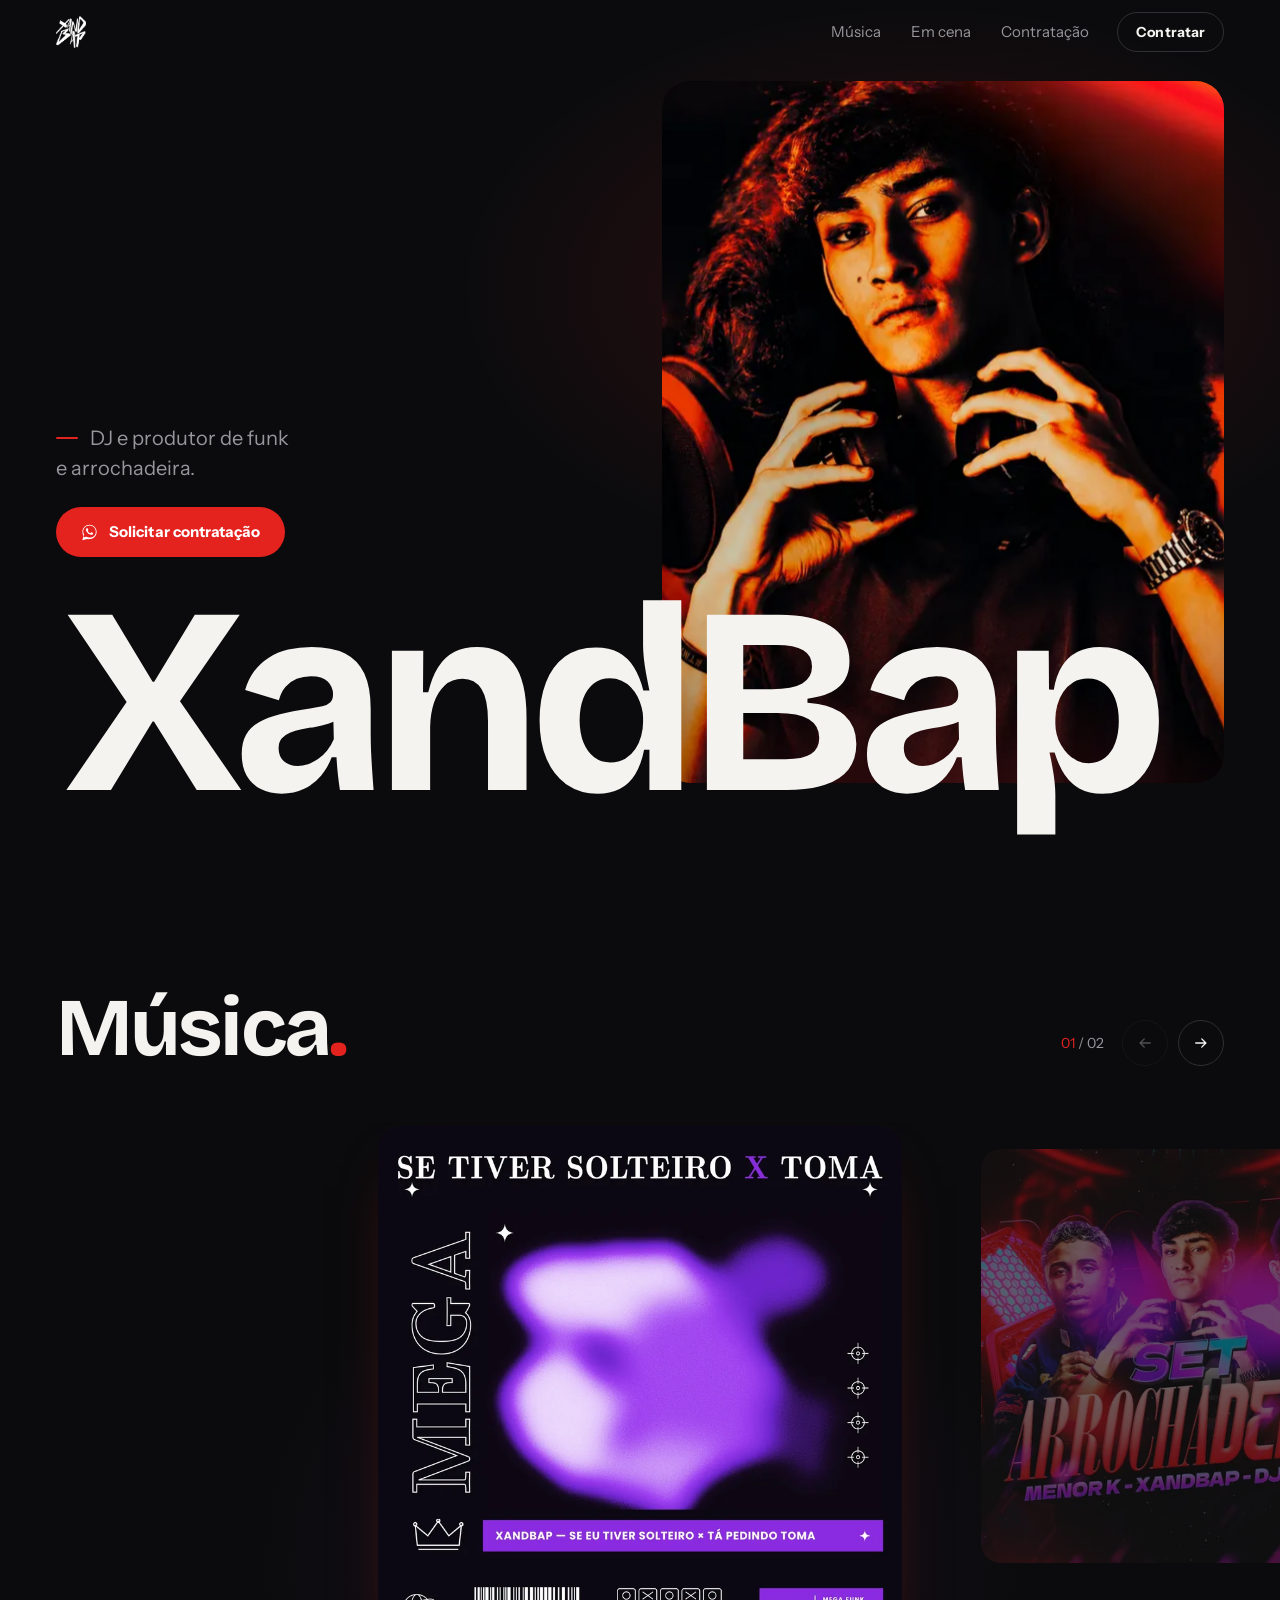
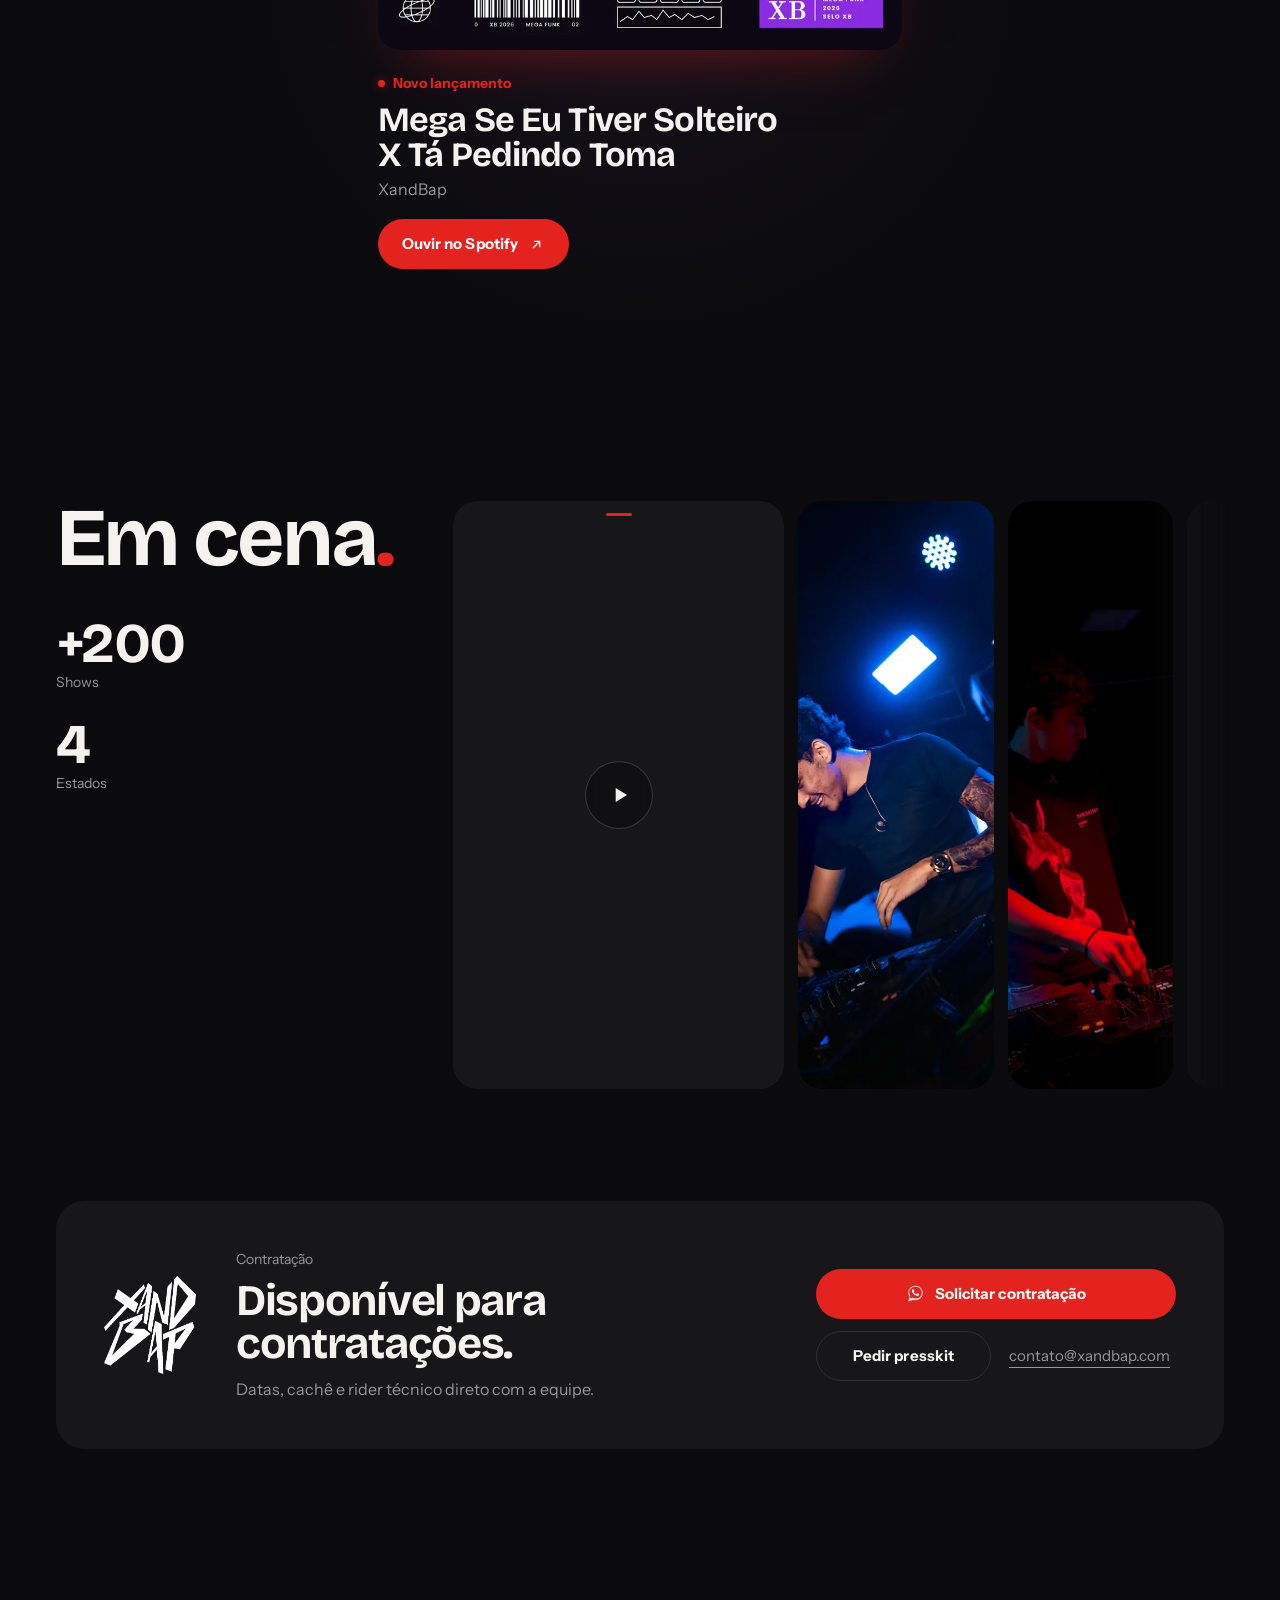
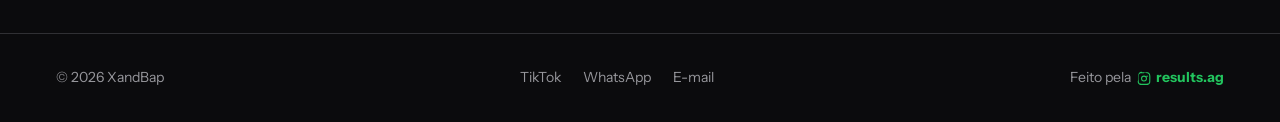
==== commit 3856bc2b: "commit novo" ====
--- a/index.html
+++ b/index.html
@@ -2,502 +2,258 @@
 <html lang="pt-BR" class="no-js">
 <head>
   <meta charset="UTF-8">
+  <title>XandBap</title>
   <meta name="viewport" content="width=device-width, initial-scale=1, viewport-fit=cover">
-  <meta name="theme-color" content="#0b0a09">
-  <title>XandBap — DJ de Arrochadeira e Funk</title>
-  <meta name="description" content="Site oficial do DJ XandBap. Arrochadeira, funk e energia de palco. Ouça os lançamentos, veja os shows e contrate para o seu evento.">
+  <meta name="claude:viewport-fit-sides" content="cover">
+  <meta name="theme-color" content="#0B0B0D">
+  <meta name="description" content="XandBap, DJ e produtor de funk e arrochadeira. Lançamentos, vídeos ao vivo e contratação.">
   <meta name="author" content="XandBap">
-  <meta property="og:title" content="XandBap — DJ de Arrochadeira e Funk">
-  <meta property="og:description" content="Lançamentos, agenda e contratação do DJ XandBap.">
-  <meta property="og:image" content="assets/hero.jpg">
+  <meta property="og:title" content="XandBap — DJ e produtor">
+  <meta property="og:description" content="Funk e arrochadeira. Lançamentos, vídeos ao vivo e contratação.">
+  <meta property="og:image" content="assets/xandbap-portrait.webp">
   <meta property="og:type" content="website">
+  <meta property="og:locale" content="pt_BR">
   <meta name="twitter:card" content="summary_large_image">
   <link rel="icon" type="image/png" href="assets/favicon.png">
 
-  <!-- marca a página como "com JS" antes de pintar: evita flash da abertura/animações sem JS -->
-  <script>document.documentElement.className = document.documentElement.className.replace('no-js', 'js is-loading');</script>
-
+  <script>
+    (function (d) {
+      var c = d.className.replace('no-js', '') + ' js';
+      // abertura Red Reveal: toda visita/recarga, exceto com movimento reduzido
+      try { if (!window.matchMedia('(prefers-reduced-motion: reduce)').matches) c += ' has-opening'; } catch (e) {}
+      d.className = c;
+    })(document.documentElement);
+  </script>
+
+  <!-- hero priorizado -->
+  <link rel="preload" as="image" type="image/webp" href="assets/xandbap-portrait.webp"
+        imagesrcset="assets/xandbap-portrait-600.webp 600w, assets/xandbap-portrait.webp 941w"
+        imagesizes="(min-width: 1024px) 42vw, 100vw" fetchpriority="high">
   <link rel="preload" as="image" href="assets/xandbap-logo.png">
-  <link rel="preload" as="image" href="assets/hero.jpg">
-  <link rel="preconnect" href="https://fonts.googleapis.com">
-  <link rel="preconnect" href="https://fonts.gstatic.com" crossorigin>
-  <!-- fontes sem bloquear a renderização: a abertura espera por elas com timeout -->
-  <link id="fontsCss" rel="preload" as="style" href="https://fonts.googleapis.com/css2?family=Anton&family=Barlow+Condensed:wght@400;500;600;700&family=JetBrains+Mono:wght@400;500&display=swap" onload="this.onload=null;this.rel='stylesheet';this.setAttribute('data-loaded','')">
-  <noscript><link rel="stylesheet" href="https://fonts.googleapis.com/css2?family=Anton&family=Barlow+Condensed:wght@400;500;600;700&family=JetBrains+Mono:wght@400;500&display=swap"></noscript>
+  <link rel="preload" as="font" type="font/woff" href="fonts/BricolageGrotesque-Bold.woff" crossorigin>
   <link rel="stylesheet" href="css/main.css">
 </head>
 <body>
 
-  <!-- ícones reutilizados -->
-  <svg width="0" height="0" style="position:absolute" aria-hidden="true" focusable="false">
+  <svg width="0" height="0" class="sprite" aria-hidden="true" focusable="false">
     <symbol id="i-wa" viewBox="0 0 32 32"><path d="M16.001 3C9.383 3 4 8.383 4 15c0 2.386.703 4.607 1.912 6.472L4 29l7.72-1.877A11.94 11.94 0 0 0 16 27c6.617 0 12-5.383 12-12S22.618 3 16.001 3zm0 21.6c-1.85 0-3.58-.5-5.06-1.37l-.363-.216-4.583 1.115 1.142-4.463-.238-.375A9.55 9.55 0 0 1 5.4 15c0-5.85 4.75-10.6 10.6-10.6S26.6 9.15 26.6 15 21.85 24.6 16.001 24.6zm5.46-7.93c-.298-.15-1.767-.872-2.04-.972-.274-.1-.474-.15-.673.15-.198.298-.77.972-.944 1.172-.174.198-.348.223-.646.075-.298-.15-1.257-.463-2.394-1.478-.885-.789-1.483-1.764-1.657-2.062-.174-.298-.019-.46.13-.61.134-.133.298-.348.447-.522.15-.174.198-.298.298-.497.099-.198.05-.373-.025-.522-.075-.15-.673-1.62-.922-2.22-.243-.583-.49-.504-.673-.513l-.573-.01c-.198 0-.522.075-.795.373-.273.298-1.043 1.02-1.043 2.488s1.068 2.887 1.217 3.086c.15.198 2.1 3.207 5.086 4.497.711.307 1.266.49 1.699.627.714.227 1.364.195 1.878.118.573-.085 1.767-.722 2.016-1.42.248-.697.248-1.294.174-1.42-.075-.124-.273-.198-.571-.348z"/></symbol>
-    <symbol id="i-arrow" viewBox="0 0 24 24"><path d="M5 12h14M13 6l6 6-6 6" fill="none" stroke="currentColor" stroke-width="2" stroke-linecap="square"/></symbol>
-    <symbol id="i-out" viewBox="0 0 24 24"><path d="M7 17 17 7M8 7h9v9" fill="none" stroke="currentColor" stroke-width="2" stroke-linecap="square"/></symbol>
-    <symbol id="i-sound-off" viewBox="0 0 24 24"><path d="M4 9h4l5-4v14l-5-4H4z" fill="currentColor"/><path d="m16 9 5 6m0-6-5 6" stroke="currentColor" stroke-width="2" fill="none"/></symbol>
-    <symbol id="i-sound-on" viewBox="0 0 24 24"><path d="M4 9h4l5-4v14l-5-4H4z" fill="currentColor"/><path d="M16 8.5a5 5 0 0 1 0 7M18.5 6a8.5 8.5 0 0 1 0 12" stroke="currentColor" stroke-width="2" fill="none"/></symbol>
-    <symbol id="i-play" viewBox="0 0 24 24"><path d="M7 5v14l12-7z" fill="currentColor"/></symbol>
-    <symbol id="i-pause" viewBox="0 0 24 24"><path d="M7 5h4v14H7zM13 5h4v14h-4z" fill="currentColor"/></symbol>
+    <symbol id="i-play" viewBox="0 0 24 24"><path d="M8 5.5v13l10.5-6.5z"/></symbol>
+    <symbol id="i-pause" viewBox="0 0 24 24"><path d="M7 5h3.6v14H7zM13.4 5H17v14h-3.6z"/></symbol>
+    <symbol id="i-vol-off" viewBox="0 0 24 24"><path d="M4 9.2h3.6L12 5.5v13l-4.4-3.7H4z"/><path d="m15.5 9.5 5 5m0-5-5 5" fill="none" stroke="currentColor" stroke-width="1.8" stroke-linecap="round"/></symbol>
+    <symbol id="i-vol-on" viewBox="0 0 24 24"><path d="M4 9.2h3.6L12 5.5v13l-4.4-3.7H4z"/><path d="M15.3 9a4.2 4.2 0 0 1 0 6M17.8 6.5a7.8 7.8 0 0 1 0 11" fill="none" stroke="currentColor" stroke-width="1.8" stroke-linecap="round"/></symbol>
+    <symbol id="i-expand" viewBox="0 0 24 24"><path d="M4.5 9V4.5H9M15 4.5h4.5V9M19.5 15v4.5H15M9 19.5H4.5V15" fill="none" stroke="currentColor" stroke-width="1.8" stroke-linecap="round" stroke-linejoin="round"/></symbol>
+    <symbol id="i-arrow" viewBox="0 0 24 24"><path d="M5 12h13.5M13 6.5l5.5 5.5-5.5 5.5" fill="none" stroke="currentColor" stroke-width="1.8" stroke-linecap="round" stroke-linejoin="round"/></symbol>
+    <symbol id="i-out" viewBox="0 0 24 24"><path d="M7.5 16.5l9-9M9 7.5h7.5V15" fill="none" stroke="currentColor" stroke-width="1.8" stroke-linecap="round" stroke-linejoin="round"/></symbol>
     <symbol id="i-ig" viewBox="0 0 24 24"><path d="M12 2.2c3.2 0 3.6 0 4.9.07 1.2.06 2 .24 2.6.5.7.3 1.2.6 1.7 1.1.5.5.8 1 1.1 1.7.3.6.4 1.4.5 2.6.1 1.3.1 1.7.1 4.9s0 3.6-.1 4.9c-.1 1.2-.2 2-.5 2.6-.3.7-.6 1.2-1.1 1.7-.5.5-1 .8-1.7 1.1-.6.3-1.4.4-2.6.5-1.3.1-1.7.1-4.9.1s-3.6 0-4.9-.1c-1.2-.1-2-.2-2.6-.5-.7-.3-1.2-.6-1.7-1.1-.5-.5-.8-1-1.1-1.7-.3-.6-.4-1.4-.5-2.6C2.2 15.6 2.2 15.2 2.2 12s0-3.6.1-4.9c.1-1.2.2-2 .5-2.6.3-.7.6-1.2 1.1-1.7.5-.5 1-.8 1.7-1.1.6-.3 1.4-.4 2.6-.5C8.4 2.2 8.8 2.2 12 2.2zm0 1.8c-3.1 0-3.5 0-4.7.07-1 .05-1.6.2-1.9.34-.5.2-.8.4-1.2.8-.4.4-.6.7-.8 1.2-.14.4-.29 1-.34 1.9C3 9.5 3 9.9 3 13s0 3.5.07 4.7c.05 1 .2 1.6.34 1.9.2.5.4.8.8 1.2.4.4.7.6 1.2.8.4.14 1 .29 1.9.34 1.2.07 1.6.07 4.7.07s3.5 0 4.7-.07c1-.05 1.6-.2 1.9-.34.5-.2.8-.4 1.2-.8.4-.4.6-.7.8-1.2.14-.4.29-1 .34-1.9.07-1.2.07-1.6.07-4.7s0-3.5-.07-4.7c-.05-1-.2-1.6-.34-1.9-.2-.5-.4-.8-.8-1.2-.4-.4-.7-.6-1.2-.8-.4-.14-1-.29-1.9-.34C15.5 3 15.1 3 12 3zm0 3.9a5.1 5.1 0 1 1 0 10.2 5.1 5.1 0 0 1 0-10.2zm0 1.8a3.3 3.3 0 1 0 0 6.6 3.3 3.3 0 0 0 0-6.6zm5.3-2a1.2 1.2 0 1 1 0 2.4 1.2 1.2 0 0 1 0-2.4z"/></symbol>
   </svg>
 
-  <!-- ================= ABERTURA ================= -->
-  <div class="loader" id="loader" role="status" aria-live="polite">
-    <div class="loader-panel">
-      <div class="loader-glow" aria-hidden="true"></div>
-      <span class="corner tl" aria-hidden="true"></span><span class="corner tr" aria-hidden="true"></span>
-      <span class="corner bl" aria-hidden="true"></span><span class="corner br" aria-hidden="true"></span>
-
-      <div class="loader-top mono" aria-hidden="true">
-        <span><i class="rec-dot"></i>XandBap — site oficial</span>
-        <span class="hide-sm">Funk / Arrochadeira</span>
-      </div>
-
-      <div class="loader-center">
-        <div class="loader-logo">
-          <img src="assets/xandbap-logo.png" alt="XandBap" width="662" height="706">
-        </div>
-        <div class="eq" aria-hidden="true"><i></i><i></i><i></i><i></i><i></i><i></i><i></i></div>
-      </div>
-
-      <p class="loader-vertical mono" aria-hidden="true">Carregando o set</p>
-
-      <div class="loader-bottom">
-        <div class="loader-row mono">
-          <span id="loaderStep">Preparando a interface</span>
-          <span class="loader-pct"><span id="loaderPct">00</span>%</span>
-        </div>
-        <div class="loader-bar" role="progressbar" aria-label="Carregamento do site" aria-valuemin="0" aria-valuemax="100" aria-valuenow="0" id="loaderBarWrap">
-          <span id="loaderBar"></span>
-        </div>
-        <ol class="loader-steps mono" id="loaderSteps" aria-hidden="true">
-          <li data-step="interface">Interface</li>
-          <li data-step="fontes">Tipografia</li>
-          <li data-step="imagens">Imagens</li>
-          <li data-step="video">Vídeo</li>
-        </ol>
-      </div>
-    </div>
-    <div class="loader-wipe" aria-hidden="true"></div>
+  <!-- Abertura: XandBap Red Reveal (só com JS; termina sozinha por CSS) -->
+  <div class="opening" id="opening" aria-hidden="true">
+    <div class="op-panel op-top"></div>
+    <div class="op-panel op-bot"></div>
+    <img class="op-logo" src="assets/xandbap-logo.png" alt="" width="662" height="706">
+    <span class="op-line"></span>
   </div>
 
-  <div class="grain" aria-hidden="true"></div>
-  <div class="scroll-progress" aria-hidden="true"><span id="scrollProgress"></span></div>
-  <div class="hover-label" id="hoverLabel" aria-hidden="true"></div>
-
-  <a class="skip-link" href="#conteudo">Pular para o conteúdo</a>
-
-  <!-- ================= CABEÇALHO ================= -->
+  <a class="skip" href="#conteudo">Pular para o conteúdo</a>
+
+  <!-- ===================== HEADER ===================== -->
   <header class="header" id="header">
-    <a href="#top" class="header-logo" aria-label="XandBap — início">
-      <img src="assets/xandbap-logo.png" alt="" width="662" height="706">
-      <span>XandBap</span>
-    </a>
-
-    <nav class="header-nav" aria-label="Principal">
-      <a href="#identidade" data-nav><small>01</small>Identidade</a>
-      <a href="#lancamentos" data-nav><small>02</small>Lançamentos</a>
-      <a href="#palco" data-nav><small>03</small>Ao vivo</a>
-      <a href="#contratar" data-nav><small>04</small>Contratação</a>
-    </nav>
-
-    <div class="header-right">
-      <a href="https://wa.me/5581992777571?text=Ol%C3%A1%2C%20quero%20contratar%20o%20XandBap" target="_blank" rel="noopener noreferrer" class="btn btn-primary btn-sm magnetic">
-        <svg class="btn-icon" aria-hidden="true"><use href="#i-wa"/></svg>
-        <span>Contratar</span>
+    <div class="header-in">
+      <a href="#topo" class="brand" aria-label="XandBap, voltar ao início">
+        <span class="sig sig-logo" data-sig="hover">
+          <img src="assets/xandbap-logo.png" alt="" width="662" height="706">
+        </span>
       </a>
-      <button class="menu-toggle" id="menuToggle" aria-label="Abrir menu" aria-expanded="false" aria-controls="mobileMenu">
-        <span class="menu-toggle-lines" aria-hidden="true"><i></i><i></i></span>
-        <span class="menu-toggle-text mono" aria-hidden="true">Menu</span>
-      </button>
+      <nav class="nav" aria-label="Seções">
+        <a href="#musica">Música</a>
+        <a href="#em-cena">Em cena</a>
+        <a href="#contratacao">Contratação</a>
+      </nav>
+      <a href="#contratacao" class="pill pill-line pill-sm">Contratar</a>
     </div>
   </header>
 
-  <div class="mobile-menu" id="mobileMenu" aria-hidden="true">
-    <div class="mobile-menu-inner">
-      <p class="mono mobile-menu-kicker">Navegação</p>
-      <nav class="mobile-menu-links" aria-label="Menu móvel">
-        <a href="#identidade" data-nav><small>01</small>Identidade</a>
-        <a href="#lancamentos" data-nav><small>02</small>Lançamentos</a>
-        <a href="#palco" data-nav><small>03</small>Ao vivo</a>
-        <a href="#contratar" data-nav><small>04</small>Contratação</a>
+  <main id="topo">
+
+    <!-- ===================== HERO ===================== -->
+    <section class="hero" aria-labelledby="nome">
+      <div class="hero-in">
+        <figure class="hero-photo reveal-mask" data-hero="photo">
+          <picture>
+            <source type="image/webp" srcset="assets/xandbap-portrait-600.webp 600w, assets/xandbap-portrait.webp 941w" sizes="(min-width: 1024px) 42vw, 100vw">
+            <img src="assets/xandbap-portrait.png" alt="Retrato de XandBap segurando fones de ouvido, sob luz vermelha" width="941" height="1672" fetchpriority="high" decoding="async">
+          </picture>
+        </figure>
+
+        <h1 class="hero-name" id="nome">
+          <span class="sig sig-text" data-sig="intro">XandBap</span>
+        </h1>
+
+        <div class="hero-side" data-hero="side">
+          <p class="hero-role">DJ e produtor de funk e&nbsp;arrochadeira.</p>
+          <a href="https://wa.me/5581992777571?text=Ol%C3%A1%2C%20quero%20contratar%20o%20XandBap" class="pill pill-accent" target="_blank" rel="noopener noreferrer">
+            <svg class="ico" aria-hidden="true"><use href="#i-wa"/></svg>
+            Solicitar contratação
+          </a>
+        </div>
+      </div>
+    </section>
+
+    <div id="conteudo"></div>
+
+    <!-- ===================== MÚSICA ===================== -->
+    <section class="section music" id="musica" aria-labelledby="musica-t">
+      <div class="wrap">
+        <div class="section-head reveal">
+          <h2 class="h2" id="musica-t">Música</h2>
+          <div class="shelf-ui" data-shelf-ui>
+            <p class="shelf-count" aria-live="polite"><span data-shelf-index>01</span> / <span data-shelf-total>02</span></p>
+            <button type="button" class="round" data-shelf-prev aria-label="Lançamento anterior"><svg class="ico flip" aria-hidden="true"><use href="#i-arrow"/></svg></button>
+            <button type="button" class="round" data-shelf-next aria-label="Próximo lançamento"><svg class="ico" aria-hidden="true"><use href="#i-arrow"/></svg></button>
+          </div>
+        </div>
+      </div>
+
+      <div class="shelf has-featured" id="shelf" tabindex="0" role="region" aria-label="Lançamentos. Use as setas para navegar.">
+        <!--
+          LANÇAMENTOS — o mais recente aparece primeiro (ordem por data-date, AAAA-MM-DD).
+          Novo lançamento: copie o bloco abaixo, troque capa, nome, link do Spotify e data-date.
+          O destaque ("Novo lançamento" + botão vermelho) some sozinho 60 dias após a data,
+          e a música continua no catálogo como as demais.
+        -->
+        <article class="release is-featured" data-release data-date="2026-11-10">
+          <a class="release-cover" href="https://open.spotify.com/intl-pt/track/6VglHpLDyLevHhWOuTynOS" target="_blank" rel="noopener noreferrer" aria-label="Ouvir Mega Se Eu Tiver Solteiro X Tá Pedindo Toma no Spotify" data-glow data-tilt>
+            <picture>
+              <source type="image/webp" srcset="assets/se-tiver-solteiro-toma-480.webp 480w, assets/se-tiver-solteiro-toma.webp 840w" sizes="(min-width: 1024px) 525px, 87vw">
+              <img src="assets/se-tiver-solteiro-toma.jpg" alt="Capa de Mega Se Eu Tiver Solteiro X Tá Pedindo Toma" width="1080" height="1080" decoding="async">
+            </picture>
+          </a>
+          <div class="release-meta">
+            <p class="release-tag">Novo lançamento</p>
+            <h3 class="release-title">Mega Se Eu Tiver Solteiro X Tá Pedindo Toma</h3>
+            <p class="release-by">XandBap</p>
+            <a class="pill pill-accent release-cta" href="https://open.spotify.com/intl-pt/track/6VglHpLDyLevHhWOuTynOS" target="_blank" rel="noopener noreferrer">Ouvir no Spotify <svg class="ico" aria-hidden="true"><use href="#i-out"/></svg></a>
+          </div>
+        </article>
+
+        <article class="release" data-release>
+          <a class="release-cover" href="https://open.spotify.com/" target="_blank" rel="noopener noreferrer" aria-label="Ouvir Set Arrochadeira XB no Spotify" data-glow data-tilt>
+            <picture>
+              <source type="image/webp" srcset="assets/setarrochadeira-480.webp 480w, assets/setarrochadeira.webp 840w" sizes="(min-width: 1024px) 460px, 76vw">
+              <img src="assets/setarrochadeira.png" alt="Capa de Set Arrochadeira XB" width="1080" height="1080" loading="lazy" decoding="async">
+            </picture>
+          </a>
+          <div class="release-meta">
+            <h3 class="release-title">Set Arrochadeira XB</h3>
+            <p class="release-by">Menor K, XandBap e DJ Japa</p>
+            <a class="release-link" href="https://open.spotify.com/" target="_blank" rel="noopener noreferrer">Ouvir no Spotify <svg class="ico" aria-hidden="true"><use href="#i-out"/></svg></a>
+          </div>
+        </article>
+
+      </div>
+    </section>
+
+    <!-- ===================== EM CENA ===================== -->
+    <section class="section stage" id="em-cena" aria-labelledby="em-cena-t">
+      <div class="wrap stage-grid">
+        <div class="stage-head reveal">
+          <h2 class="h2" id="em-cena-t">Em cena</h2>
+          <dl class="facts">
+            <div><dt>Shows</dt><dd>+200</dd></div>
+            <div><dt>Estados</dt><dd>4</dd></div>
+          </dl>
+        </div>
+
+        <div class="reel" id="reel" role="group" aria-label="Vídeos e fotos ao vivo">
+          <figure data-glow class="tile is-active" data-tile data-kind="video" style="--ar: 0.5625">
+            <video id="v1" src="assets/show1.mp4#t=0.1" preload="metadata" playsinline loop aria-label="XandBap ao vivo, vídeo 1"></video>
+            <button type="button" class="tile-play" data-play="v1" aria-label="Reproduzir vídeo 1">
+              <svg class="ico" aria-hidden="true"><use href="#i-play"/></svg>
+            </button>
+            <div class="tile-bar" data-bar="v1">
+              <button type="button" class="ctl" data-toggle="v1" aria-label="Pausar"><svg class="ico i-pause" aria-hidden="true"><use href="#i-pause"/></svg><svg class="ico i-play" aria-hidden="true"><use href="#i-play"/></svg></button>
+              <button type="button" class="ctl ctl-sound" data-sound="v1" aria-label="Ativar som" aria-pressed="false"><span class="lvl" aria-hidden="true"></span><svg class="ico i-off" aria-hidden="true"><use href="#i-vol-off"/></svg><svg class="ico i-on" aria-hidden="true"><use href="#i-vol-on"/></svg></button>
+              <span class="tile-time" data-time="v1" aria-hidden="true">0:00</span>
+              <button type="button" class="ctl" data-full="v1" aria-label="Tela cheia"><svg class="ico" aria-hidden="true"><use href="#i-expand"/></svg></button>
+            </div>
+          </figure>
+
+          <figure data-glow class="tile" data-tile data-kind="photo" style="--ar: 0.6667">
+            <picture>
+              <source type="image/webp" srcset="assets/hero-700.webp 700w, assets/hero.webp 1100w" sizes="(min-width: 1024px) 440px, 66vw">
+              <img src="assets/hero.jpg" alt="XandBap na cabine, mixando durante um show" width="1365" height="2048" loading="lazy" decoding="async">
+            </picture>
+          </figure>
+
+          <figure data-glow class="tile" data-tile data-kind="photo" style="--ar: 0.5625">
+            <picture>
+              <source type="image/webp" srcset="assets/palco-luz-vermelha-700.webp 700w, assets/palco-luz-vermelha.webp 1100w" sizes="(min-width: 1024px) 360px, 66vw">
+              <img src="assets/palco-luz-vermelha.jpg" alt="XandBap mixando na controladora durante um set, sob luz vermelha" width="1080" height="1920" loading="lazy" decoding="async">
+            </picture>
+          </figure>
+
+          <figure data-glow class="tile" data-tile data-kind="video" style="--ar: 0.5625">
+            <video id="v2" src="assets/show2.mp4#t=0.1" preload="metadata" playsinline loop aria-label="XandBap ao vivo, vídeo 2"></video>
+            <button type="button" class="tile-play" data-play="v2" aria-label="Reproduzir vídeo 2">
+              <svg class="ico" aria-hidden="true"><use href="#i-play"/></svg>
+            </button>
+            <div class="tile-bar" data-bar="v2">
+              <button type="button" class="ctl" data-toggle="v2" aria-label="Pausar"><svg class="ico i-pause" aria-hidden="true"><use href="#i-pause"/></svg><svg class="ico i-play" aria-hidden="true"><use href="#i-play"/></svg></button>
+              <button type="button" class="ctl ctl-sound" data-sound="v2" aria-label="Ativar som" aria-pressed="false"><span class="lvl" aria-hidden="true"></span><svg class="ico i-off" aria-hidden="true"><use href="#i-vol-off"/></svg><svg class="ico i-on" aria-hidden="true"><use href="#i-vol-on"/></svg></button>
+              <span class="tile-time" data-time="v2" aria-hidden="true">0:00</span>
+              <button type="button" class="ctl" data-full="v2" aria-label="Tela cheia"><svg class="ico" aria-hidden="true"><use href="#i-expand"/></svg></button>
+            </div>
+          </figure>
+
+          <figure data-glow class="tile" data-tile data-kind="photo" style="--ar: 0.5625">
+            <picture>
+              <source type="image/webp" srcset="assets/palco-telao-logo-700.webp 700w, assets/palco-telao-logo.webp 1080w" sizes="(min-width: 1024px) 360px, 66vw">
+              <img src="assets/palco-telao-logo.jpg" alt="XandBap na cabine do palco, com a logo XandBap iluminada na frente da cabine" width="1080" height="1920" loading="lazy" decoding="async">
+            </picture>
+          </figure>
+        </div>
+      </div>
+    </section>
+
+    <!-- ===================== CONTRATAÇÃO ===================== -->
+    <section class="section hire" id="contratacao" aria-labelledby="contratacao-t">
+      <div class="wrap">
+        <div class="hire-card reveal">
+          <span class="sig sig-logo hire-mark" data-sig="view" aria-hidden="true">
+            <img src="assets/xandbap-logo.png" alt="" width="662" height="706" loading="lazy">
+          </span>
+          <div class="hire-text">
+            <p class="eyebrow">Contratação</p>
+            <h2 class="h3" id="contratacao-t">Disponível para contratações.</h2>
+            <p class="hire-note">Datas, cachê e rider técnico direto com a equipe.</p>
+          </div>
+          <div class="hire-actions">
+            <a href="https://wa.me/5581992777571?text=Ol%C3%A1%2C%20quero%20contratar%20o%20XandBap" class="pill pill-accent" target="_blank" rel="noopener noreferrer">
+              <svg class="ico" aria-hidden="true"><use href="#i-wa"/></svg>
+              Solicitar contratação
+            </a>
+            <a href="https://wa.me/5581992777571?text=Ol%C3%A1%2C%20gostaria%20de%20receber%20o%20presskit%20do%20XandBap" class="pill pill-line" target="_blank" rel="noopener noreferrer">Pedir presskit</a>
+            <a href="mailto:contato@xandbap.com" class="hire-mail">contato@xandbap.com</a>
+          </div>
+        </div>
+      </div>
+    </section>
+
+  </main>
+
+  <!-- ===================== FOOTER ===================== -->
+  <footer class="footer">
+    <div class="wrap footer-in">
+      <p class="footer-copy">© <span data-year>2026</span> XandBap</p>
+      <nav class="footer-links" aria-label="Contato">
+        <a href="https://www.tiktok.com/@xandbap" target="_blank" rel="noopener noreferrer">TikTok</a>
+        <a href="https://wa.me/5581992777571" target="_blank" rel="noopener noreferrer">WhatsApp</a>
+        <a href="mailto:contato@xandbap.com">E-mail</a>
       </nav>
-      <div class="mobile-menu-foot">
-        <a href="https://wa.me/5581992777571?text=Ol%C3%A1%2C%20quero%20contratar%20o%20XandBap" target="_blank" rel="noopener noreferrer" class="btn btn-primary">
-          <svg class="btn-icon" aria-hidden="true"><use href="#i-wa"/></svg>
-          Contratar
-        </a>
-        <div class="mobile-menu-social mono">
-          <a href="https://open.spotify.com/" target="_blank" rel="noopener noreferrer">Spotify</a>
-          <a href="https://www.tiktok.com/@xandbap" target="_blank" rel="noopener noreferrer">TikTok</a>
-          <a href="https://www.youtube.com/" target="_blank" rel="noopener noreferrer">YouTube</a>
-        </div>
-      </div>
-    </div>
-  </div>
-
-  <a href="https://wa.me/5581992777571?text=Ol%C3%A1%2C%20quero%20contratar%20o%20XandBap" target="_blank" rel="noopener noreferrer" class="fixed-whatsapp" id="fixedCta" aria-label="Falar no WhatsApp">
-    <svg aria-hidden="true"><use href="#i-wa"/></svg>
-  </a>
-
-  <main id="top">
-
-    <!-- ================= HERO ================= -->
-    <section class="hero" aria-labelledby="heroTitle">
-      <div class="hero-backdrop" aria-hidden="true">
-        <img src="assets/hero.jpg" alt="" width="1365" height="2048" data-parallax="0.18" data-media>
-      </div>
-      <div class="hero-glow" aria-hidden="true"></div>
-      <img class="hero-ghost" src="assets/xandbap-logo.png" alt="" aria-hidden="true" width="662" height="706" data-parallax="-0.08">
-
-      <div class="hero-grid wrap">
-        <div class="hero-copy">
-          <p class="hero-kicker mono" data-hero="1"><i class="rec-dot"></i>DJ &amp; Produtor — Funk / Arrochadeira</p>
-
-          <h1 class="hero-title" id="heroTitle">
-            <span class="line"><span>O funk</span></span>
-            <span class="line"><span>que domina</span></span>
-            <span class="line line-accent"><span>a pista.</span></span>
-          </h1>
-
-          <div class="hero-bottom">
-            <p class="hero-sub" data-hero="2">Repertório autoral, energia de palco e estrutura profissional para o seu evento.</p>
-            <div class="hero-actions" data-hero="3">
-              <a href="https://wa.me/5581992777571?text=Ol%C3%A1%2C%20quero%20contratar%20o%20XandBap" target="_blank" rel="noopener noreferrer" class="btn btn-primary magnetic">
-                <svg class="btn-icon" aria-hidden="true"><use href="#i-wa"/></svg>
-                Contrate o XandBap
-              </a>
-              <a href="#lancamentos" class="link-arrow">
-                <span>Ouça agora</span>
-                <svg aria-hidden="true"><use href="#i-arrow"/></svg>
-              </a>
-            </div>
-          </div>
-        </div>
-
-        <figure class="hero-frame" data-hero="frame">
-          <div class="frame-media media" data-media-label="Vídeo ao vivo">
-            <video id="heroVideo" src="assets/show1.mp4" poster="assets/hero.jpg" muted loop playsinline preload="metadata" aria-label="XandBap tocando ao vivo"></video>
-            <div class="frame-hud mono" aria-hidden="true">
-              <span><i class="rec-dot"></i>REC</span>
-              <span class="timecode" data-timecode-for="heroVideo">00:00:00</span>
-            </div>
-          </div>
-          <span class="corner tl" aria-hidden="true"></span><span class="corner tr" aria-hidden="true"></span>
-          <span class="corner bl" aria-hidden="true"></span><span class="corner br" aria-hidden="true"></span>
-          <figcaption class="frame-caption mono">
-            <span>Ao vivo</span>
-            <button class="icon-btn" type="button" data-video-toggle="heroVideo" aria-label="Pausar vídeo">
-              <svg class="i-pause" aria-hidden="true"><use href="#i-pause"/></svg>
-              <svg class="i-play" aria-hidden="true"><use href="#i-play"/></svg>
-            </button>
-          </figcaption>
-        </figure>
-      </div>
-
-      <p class="hero-vertical mono" aria-hidden="true">Funk — Arrochadeira — Ao vivo</p>
-
-      <div class="hero-meta wrap mono" data-hero="4">
-        <span>@XANDBAP</span>
-        <span class="hide-sm">Eletrofunk / Mega funk / MTG / Brega funk</span>
-        <a href="#identidade" class="scroll-cue">Role <i aria-hidden="true"></i></a>
-      </div>
-    </section>
-
-    <!-- ================= FAIXA DE ESTILOS ================= -->
-    <div class="bands" aria-label="Estilos: Eletrofunk, Mega Funk, MTG, Brega Funk, Arrochadeira">
-      <div class="band band-back" aria-hidden="true">
-        <div class="band-track">
-          <span>Eletrofunk <i>✕</i> Mega Funk <i>✕</i> MTG <i>✕</i> Brega Funk <i>✕</i> Arrochadeira <i>✕</i></span>
-          <span>Eletrofunk <i>✕</i> Mega Funk <i>✕</i> MTG <i>✕</i> Brega Funk <i>✕</i> Arrochadeira <i>✕</i></span>
-        </div>
-      </div>
-      <div class="band band-front" aria-hidden="true">
-        <div class="band-track">
-          <span>Eletrofunk <i>—</i> Mega Funk <i>—</i> MTG <i>—</i> Brega Funk <i>—</i> Arrochadeira <i>—</i></span>
-          <span>Eletrofunk <i>—</i> Mega Funk <i>—</i> MTG <i>—</i> Brega Funk <i>—</i> Arrochadeira <i>—</i></span>
-        </div>
-      </div>
-    </div>
-
-    <div id="conteudo"></div>
-
-    <!-- ================= IDENTIDADE ================= -->
-    <section id="identidade" class="section identity" aria-labelledby="identidadeTitle">
-      <div class="wrap">
-        <header class="section-head" data-reveal>
-          <p class="section-index mono"><span>(01)</span> Identidade musical</p>
-          <span class="section-rule" aria-hidden="true"></span>
-        </header>
-
-        <div class="identity-grid">
-          <figure class="identity-figure" data-reveal="clip">
-            <div class="identity-photo media" data-media-label="Retrato do artista">
-              <picture>
-                <source srcset="assets/xandbap-portrait.webp" type="image/webp">
-                <img src="assets/xandbap-portrait.png" alt="Retrato do DJ XandBap" width="941" height="1672" loading="lazy" decoding="async" data-parallax="0.06" data-media>
-              </picture>
-            </div>
-            <div class="sticker mono" aria-hidden="true">
-              <strong>XandBap</strong>
-              <span>Funk com assinatura</span>
-              <span class="barcode"></span>
-            </div>
-            <span class="corner tl" aria-hidden="true"></span><span class="corner br" aria-hidden="true"></span>
-          </figure>
-
-          <div class="identity-copy">
-            <h2 class="display split" id="identidadeTitle" data-reveal="lines">
-              <span class="line"><span>Funk com</span></span>
-              <span class="line"><span class="accent">assinatura</span></span>
-              <span class="line"><span class="accent">própria</span></span>
-            </h2>
-            <p class="lede" data-reveal>
-              XandBap leva para os eventos um repertório marcante e sets pesados, com energia
-              e presença de palco do início ao fim — uma mistura dos principais estilos e
-              tendências do funk, com identidade autoral.
-            </p>
-
-            <ol class="style-list" data-reveal="stagger">
-              <li><span class="mono">01</span><strong>Eletrofunk</strong></li>
-              <li><span class="mono">02</span><strong>Mega funk</strong></li>
-              <li><span class="mono">03</span><strong>MTG</strong></li>
-              <li><span class="mono">04</span><strong>Brega funk</strong></li>
-            </ol>
-          </div>
-        </div>
-      </div>
-    </section>
-
-    <!-- ================= LANÇAMENTOS ================= -->
-    <section id="lancamentos" class="section releases" aria-labelledby="lancamentosTitle">
-      <div class="wrap">
-        <header class="section-head" data-reveal>
-          <p class="section-index mono"><span>(02)</span> Lançamentos</p>
-          <span class="section-rule" aria-hidden="true"></span>
-        </header>
-
-        <div class="releases-head">
-          <h2 class="display split" id="lancamentosTitle" data-reveal="lines">
-            <span class="line"><span>O que está</span></span>
-            <span class="line"><span class="accent">tocando</span></span>
-          </h2>
-          <div class="carousel-controls" data-controls-for="releaseCarousel" data-reveal>
-            <span class="drag-hint mono">Arraste <svg aria-hidden="true"><use href="#i-arrow"/></svg></span>
-            <div class="carousel-progress" aria-hidden="true"><span></span></div>
-            <button type="button" class="icon-btn round" data-dir="-1" aria-label="Lançamento anterior"><svg style="transform:scaleX(-1)" aria-hidden="true"><use href="#i-arrow"/></svg></button>
-            <button type="button" class="icon-btn round" data-dir="1" aria-label="Próximo lançamento"><svg aria-hidden="true"><use href="#i-arrow"/></svg></button>
-          </div>
-        </div>
-      </div>
-
-      <div class="carousel-outer">
-        <div class="carousel" id="releaseCarousel" tabindex="0" aria-label="Lançamentos — role para o lado">
-          <a href="https://open.spotify.com/" target="_blank" rel="noopener noreferrer" class="release-card" data-label="Ouvir" data-reveal="card">
-            <div class="release-sleeve">
-              <span class="vinyl" aria-hidden="true"></span>
-              <div class="release-cover media" data-media-label="Capa">
-                <picture>
-                  <source srcset="assets/setarrochadeira.webp" type="image/webp">
-                  <img src="assets/setarrochadeira.png" alt="Capa de Set Arrochadeira XB" width="1080" height="1080" loading="lazy" decoding="async" data-media>
-                </picture>
-              </div>
-            </div>
-            <div class="release-info">
-              <p class="release-index mono">01 — Disponível</p>
-              <p class="release-title">Set Arrochadeira XB</p>
-              <p class="release-type">Menor K, XandBap &amp; DJ Japa</p>
-              <span class="release-cta mono">Ouvir <svg aria-hidden="true"><use href="#i-out"/></svg></span>
-            </div>
-          </a>
-
-          <div class="release-card is-pending" data-reveal="card">
-            <div class="release-sleeve">
-              <div class="release-cover media" data-media-label="Capa">
-                <picture>
-                  <source srcset="assets/medley-funk-xb2.webp" type="image/webp">
-                  <img src="assets/medley-funk-xb2.jpg" alt="Capa de Medley Funk XB 2.0" width="1080" height="1080" loading="lazy" decoding="async" data-media>
-                </picture>
-                <span class="release-pending-label mono">Em breve</span>
-              </div>
-            </div>
-            <div class="release-info">
-              <p class="release-index mono">02 — Em breve</p>
-              <p class="release-title">Medley Funk XB 2.0</p>
-              <p class="release-type">Lançamento dia 28</p>
-              <span class="release-cta mono is-muted">Em breve</span>
-            </div>
-          </div>
-        </div>
-      </div>
-
-      <div class="wrap">
-        <div class="platforms" data-reveal="stagger">
-          <p class="mono platforms-label">Ouça em</p>
-          <a href="https://open.spotify.com/" target="_blank" rel="noopener noreferrer" class="platform"><span>Spotify</span><svg aria-hidden="true"><use href="#i-out"/></svg></a>
-          <a href="https://www.tiktok.com/@xandbap" target="_blank" rel="noopener noreferrer" class="platform"><span>TikTok</span><svg aria-hidden="true"><use href="#i-out"/></svg></a>
-          <a href="https://www.youtube.com/" target="_blank" rel="noopener noreferrer" class="platform"><span>YouTube</span><svg aria-hidden="true"><use href="#i-out"/></svg></a>
-        </div>
-      </div>
-    </section>
-
-    <!-- ================= AO VIVO ================= -->
-    <section id="palco" class="section stage" aria-labelledby="palcoTitle">
-      <div class="wrap stage-grid">
-        <div class="stage-copy">
-          <header class="section-head" data-reveal>
-            <p class="section-index mono"><span>(03)</span> Ao vivo</p>
-            <span class="section-rule" aria-hidden="true"></span>
-          </header>
-          <h2 class="display split" id="palcoTitle" data-reveal="lines">
-            <span class="line"><span>Feito para</span></span>
-            <span class="line"><span class="accent">o palco</span></span>
-          </h2>
-          <p class="lede" data-reveal>
-            Estrutura profissional, set desenhado para o público do evento e presença de palco
-            do primeiro ao último minuto. XandBap entrega show — não só playlist.
-          </p>
-
-          <dl class="stats" data-reveal="stagger">
-            <div class="stat">
-              <dt class="mono">Shows realizados</dt>
-              <dd class="stat-num" data-count-to="200" data-prefix="+">+200</dd>
-            </div>
-            <div class="stat">
-              <dt class="mono">Estados rodados</dt>
-              <dd class="stat-num" data-count-to="4">4</dd>
-            </div>
-          </dl>
-        </div>
-
-        <div class="stage-videos carousel" id="videoCarousel" tabindex="0" aria-label="Vídeos ao vivo">
-          <figure class="clip" data-label="Ao vivo" data-reveal="card">
-            <div class="clip-media media" data-media-label="Vídeo ao vivo">
-              <video id="clip1" src="assets/show1.mp4" poster="assets/hero.jpg" aria-label="XandBap ao vivo" muted loop playsinline preload="none" data-inview></video>
-              <div class="frame-hud mono" aria-hidden="true">
-                <span><i class="rec-dot"></i>REC</span>
-                <span class="timecode" data-timecode-for="clip1">00:00:00</span>
-              </div>
-            </div>
-            <figcaption class="clip-caption mono">
-              <span>01 — Ao vivo</span>
-              <span class="clip-buttons">
-                <button class="icon-btn" type="button" data-video-sound="clip1" aria-label="Ativar som" aria-pressed="false">
-                  <svg class="i-off" aria-hidden="true"><use href="#i-sound-off"/></svg>
-                  <svg class="i-on" aria-hidden="true"><use href="#i-sound-on"/></svg>
-                </button>
-                <button class="icon-btn" type="button" data-video-toggle="clip1" aria-label="Pausar vídeo">
-                  <svg class="i-pause" aria-hidden="true"><use href="#i-pause"/></svg>
-                  <svg class="i-play" aria-hidden="true"><use href="#i-play"/></svg>
-                </button>
-              </span>
-            </figcaption>
-          </figure>
-
-          <figure class="clip clip-offset" data-label="Ao vivo" data-reveal="card">
-            <div class="clip-media media" data-media-label="Vídeo ao vivo">
-              <video id="clip2" src="assets/show2.mp4" poster="assets/show2-poster.jpg" aria-label="Pista lotada" muted loop playsinline preload="none" data-inview></video>
-              <div class="frame-hud mono" aria-hidden="true">
-                <span><i class="rec-dot"></i>REC</span>
-                <span class="timecode" data-timecode-for="clip2">00:00:00</span>
-              </div>
-            </div>
-            <figcaption class="clip-caption mono">
-              <span>02 — Pista lotada</span>
-              <span class="clip-buttons">
-                <button class="icon-btn" type="button" data-video-sound="clip2" aria-label="Ativar som" aria-pressed="false">
-                  <svg class="i-off" aria-hidden="true"><use href="#i-sound-off"/></svg>
-                  <svg class="i-on" aria-hidden="true"><use href="#i-sound-on"/></svg>
-                </button>
-                <button class="icon-btn" type="button" data-video-toggle="clip2" aria-label="Pausar vídeo">
-                  <svg class="i-pause" aria-hidden="true"><use href="#i-pause"/></svg>
-                  <svg class="i-play" aria-hidden="true"><use href="#i-play"/></svg>
-                </button>
-              </span>
-            </figcaption>
-          </figure>
-        </div>
-      </div>
-    </section>
-
-    <!-- ================= CONTRATAÇÃO ================= -->
-    <section id="contratar" class="section hire" aria-labelledby="contratarTitle">
-      <div class="wrap">
-        <div class="hire-poster" data-reveal="clip">
-          <div class="hire-glow" aria-hidden="true"></div>
-          <span class="corner tl" aria-hidden="true"></span><span class="corner tr" aria-hidden="true"></span>
-          <span class="corner bl" aria-hidden="true"></span><span class="corner br" aria-hidden="true"></span>
-          <p class="hire-vertical mono" aria-hidden="true">Contratação</p>
-
-          <p class="section-index mono"><span>(04)</span> Contratação</p>
-          <h2 class="display display-xl split" id="contratarTitle" data-reveal="lines">
-            <span class="line"><span>Leve XandBap</span></span>
-            <span class="line"><span class="accent">pro seu evento</span></span>
-          </h2>
-          <p class="lede" data-reveal>Datas, cachê e rider técnico direto com a equipe. Resposta rápida pelo WhatsApp.</p>
-
-          <ul class="hire-list mono" data-reveal="stagger">
-            <li><span>A</span>Datas</li>
-            <li><span>B</span>Cachê</li>
-            <li><span>C</span>Rider técnico</li>
-          </ul>
-
-          <div class="hire-actions" data-reveal>
-            <a href="https://wa.me/5581992777571?text=Ol%C3%A1%2C%20quero%20contratar%20o%20XandBap" target="_blank" rel="noopener noreferrer" class="btn btn-primary btn-lg magnetic">
-              <svg class="btn-icon" aria-hidden="true"><use href="#i-wa"/></svg>
-              Falar no WhatsApp
-            </a>
-            <a href="mailto:contato@xandbap.com" class="link-arrow">
-              <span>contato@xandbap.com</span>
-              <svg aria-hidden="true"><use href="#i-arrow"/></svg>
-            </a>
-          </div>
-        </div>
-      </div>
-    </section>
-
-  </main>
-
-  <!-- ================= RODAPÉ ================= -->
-  <footer class="footer">
-    <div class="wrap">
-      <div class="footer-top">
-        <a href="#top" class="footer-logo" aria-label="Voltar ao topo">
-          <img src="assets/xandbap-logo.png" alt="XandBap" width="662" height="706" loading="lazy">
-        </a>
-        <div class="footer-cols">
-          <div>
-            <p class="mono footer-label">Navegue</p>
-            <a href="#identidade">Identidade</a>
-            <a href="#lancamentos">Lançamentos</a>
-            <a href="#palco">Ao vivo</a>
-            <a href="#contratar">Contratação</a>
-          </div>
-          <div>
-            <p class="mono footer-label">Ouça</p>
-            <a href="https://open.spotify.com/" target="_blank" rel="noopener noreferrer">Spotify</a>
-            <a href="https://www.tiktok.com/@xandbap" target="_blank" rel="noopener noreferrer">TikTok</a>
-            <a href="https://www.youtube.com/" target="_blank" rel="noopener noreferrer">YouTube</a>
-          </div>
-          <div>
-            <p class="mono footer-label">Fale</p>
-            <a href="https://wa.me/5581992777571?text=Ol%C3%A1%2C%20quero%20contratar%20o%20XandBap" target="_blank" rel="noopener noreferrer">WhatsApp</a>
-            <a href="mailto:contato@xandbap.com">E-mail</a>
-          </div>
-        </div>
-      </div>
-
-      <div class="footer-bar mono">
-        <p id="footer-year">@XANDBAP</p>
-        <a href="#top" class="back-top">Voltar ao topo <svg aria-hidden="true" style="transform:rotate(-90deg)"><use href="#i-arrow"/></svg></a>
-      </div>
-
-      <div class="credit">
-        <span>Feito pela</span>
-        <a href="https://www.instagram.com/results.ag" target="_blank" rel="noopener noreferrer">
-          <svg aria-hidden="true"><use href="#i-ig"/></svg>
-          <span class="text-green">results.ag</span>
-        </a>
-      </div>
+      <p class="credit">Feito pela
+        <a href="https://www.instagram.com/results.ag" target="_blank" rel="noopener noreferrer"><svg class="ico" aria-hidden="true"><use href="#i-ig"/></svg><span>results.ag</span></a>
+      </p>
     </div>
   </footer>
 
--- a/css/main.css
+++ b/css/main.css
@@ -1,672 +1,565 @@
-/* =========================================================================
-   XANDBAP — site oficial
-   Linguagem visual: cartaz de show / story "Agenda de Shows"
-   (preto quente, degradê vinho, granulado, cantos em L, texto vertical)
-   ========================================================================= */
-
-/* ---------- 1. Tokens ---------- */
+/* =====================================================================
+   XANDBAP — Minimal Music Identity
+   Layout: grade editorial de 12 colunas; o nome é a peça tipográfica
+   principal e conversa com a foto em placa arredondada. Muito espaço
+   negativo, cor de destaque só em ação e estado ativo.
+   ===================================================================== */
+
+@font-face {
+  font-family: "Bricolage Grotesque";
+  src: url("../fonts/BricolageGrotesque-Bold.woff") format("woff");
+  font-weight: 700; font-style: normal; font-display: swap;
+}
+@font-face {
+  font-family: "Instrument Sans";
+  src: url("../fonts/InstrumentSans-Regular.woff") format("woff");
+  font-weight: 400; font-style: normal; font-display: swap;
+}
+@font-face {
+  font-family: "Instrument Sans";
+  src: url("../fonts/InstrumentSans-Bold.woff") format("woff");
+  font-weight: 700; font-style: normal; font-display: swap;
+}
+
 :root {
-  --ink: #0b0a09;
-  --ink-2: #131110;
-  --ink-3: #1b1817;
-  --bone: #f3ede6;
-  --dim: #a8a09a;         /* ~7:1 sobre --ink */
-  --faint: #6f6863;
-  --red: #e4231f;
-  --red-hot: #ff3b2f;
-  --red-deep: #a81410;
-  --wine: #4a0a0e;
-  --whatsapp: #25d366;
-  --green: #22c55e;
-  --line: rgba(243, 237, 230, 0.12);
-  --line-strong: rgba(243, 237, 230, 0.28);
-
-  --font-display: "Anton", "Impact", "Arial Narrow", sans-serif;
-  --font-sans: "Barlow Condensed", "Arial Narrow", system-ui, sans-serif;
-  --font-mono: "JetBrains Mono", ui-monospace, "SFMono-Regular", Menlo, monospace;
-
-  --max: 1320px;
-  --gutter: 20px;
-  --header-h: 68px;
-  --ease: cubic-bezier(.16, 1, .3, 1);
-  --ease-in-out: cubic-bezier(.76, 0, .24, 1);
-}
-@media (min-width: 768px) { :root { --gutter: 40px; --header-h: 76px; } }
-@media (min-width: 1280px) { :root { --gutter: 56px; } }
-
-/* ---------- 2. Base ---------- */
-*, *::before, *::after { box-sizing: border-box; margin: 0; padding: 0; }
-html { scroll-behavior: smooth; -webkit-text-size-adjust: 100%; }
-html.is-loading, html.menu-open { overflow: hidden; }
+  /* cor */
+  --bg: #0B0B0D;
+  --surface: #171719;
+  --surface-2: #202023;
+  --fg: #F4F3F0;
+  --fg-2: #96969B;
+  --line: #303034;
+  --accent: #E4231F;        /* vermelho oficial do projeto XandBap */
+  --accent-hi: #F2352F;
+  --accent-glow: rgba(228, 35, 31, .55);
+  --accent-soft: rgba(228, 35, 31, .12);
+  --credit: #22C55E;        /* crédito results.ag */
+
+  /* tipo */
+  --display: "Bricolage Grotesque", "Arial Narrow", "Helvetica Neue", Arial, sans-serif;
+  --body: "Instrument Sans", "Helvetica Neue", Arial, system-ui, sans-serif;
+
+  /* medidas */
+  --max: 1328px;
+  --g: 20px;
+  --header-h: 64px;
+  --r-lg: 28px;
+  --r-md: 22px;
+  --ease: cubic-bezier(.22, 1, .36, 1);
+  --ease-io: cubic-bezier(.65, 0, .35, 1);
+
+  color-scheme: dark;
+}
+@media (min-width: 768px) { :root { --g: 40px; } }
+@media (min-width: 1280px) { :root { --g: 56px; } }
+
+/* ---------- base ---------- */
+*, *::before, *::after { box-sizing: border-box; }
+* { margin: 0; padding: 0; }
+html { -webkit-text-size-adjust: 100%; scroll-behavior: smooth; scroll-padding-top: calc(var(--header-h) + 8px); }
 body {
-  background: var(--ink);
-  color: var(--bone);
-  font-family: var(--font-sans);
-  font-size: 18px;
-  line-height: 1.5;
-  -webkit-font-smoothing: antialiased;
+  background: var(--bg); color: var(--fg);
+  font-family: var(--body); font-size: 17px; line-height: 1.5;
+  -webkit-font-smoothing: antialiased; text-rendering: optimizeLegibility;
   overflow-x: hidden;
 }
 @supports (overflow: clip) { body { overflow-x: clip; } }
+body::before { /* faixa da área segura no topo */
+  content: ""; position: fixed; inset: 0 0 auto; height: env(safe-area-inset-top, 0px); z-index: 60; background: var(--bg);
+}
 img, video, svg { display: block; max-width: 100%; }
+picture { display: contents; }
 a { color: inherit; text-decoration: none; }
-button { font: inherit; color: inherit; background: none; border: 0; cursor: pointer; }
+button { font: inherit; color: inherit; background: none; border: 0; cursor: pointer; -webkit-tap-highlight-color: transparent; }
 ul, ol { list-style: none; }
-::selection { background: var(--red); color: #fff; }
-
-:focus { outline: none; }
-:focus-visible { outline: 2px solid var(--red-hot); outline-offset: 4px; border-radius: 2px; }
-
-.wrap { width: 100%; max-width: var(--max); margin: 0 auto; padding: 0 var(--gutter); }
-.mono { font-family: var(--font-mono); font-size: 11px; letter-spacing: 0.14em; text-transform: uppercase; font-weight: 500; }
-.accent { color: var(--red); }
-.text-green { color: var(--green); }
-.hide-sm { display: none; }
-@media (min-width: 768px) { .hide-sm { display: inline; } }
-
-.skip-link {
-  position: fixed; left: 16px; top: 16px; z-index: 1000; padding: 12px 18px;
-  background: var(--bone); color: var(--ink); font-weight: 700; transform: translateY(-200%);
-}
-.skip-link:focus-visible { transform: none; }
-
-/* granulado global (mesmo das artes) */
-.grain {
-  position: fixed; inset: 0; z-index: 300; pointer-events: none; opacity: 0.07; mix-blend-mode: overlay;
-  background-image: url("data:image/svg+xml;utf8,<svg xmlns='http://www.w3.org/2000/svg' width='160' height='160'><filter id='n'><feTurbulence type='fractalNoise' baseFrequency='0.85' numOctaves='2' stitchTiles='stitch'/></filter><rect width='100%25' height='100%25' filter='url(%23n)'/></svg>");
-  background-size: 160px 160px;
-}
-
-/* cantos em L */
-.corner { position: absolute; width: 18px; height: 18px; border: 0 solid var(--bone); pointer-events: none; z-index: 4; }
-.corner.tl { top: 0; left: 0; border-top-width: 2px; border-left-width: 2px; }
-.corner.tr { top: 0; right: 0; border-top-width: 2px; border-right-width: 2px; }
-.corner.bl { bottom: 0; left: 0; border-bottom-width: 2px; border-left-width: 2px; }
-.corner.br { bottom: 0; right: 0; border-bottom-width: 2px; border-right-width: 2px; }
-
-.rec-dot { display: inline-block; width: 7px; height: 7px; border-radius: 50%; background: var(--red-hot); margin-right: 8px; vertical-align: 1px; animation: blink 1.4s steps(2, jump-none) infinite; }
-@keyframes blink { 50% { opacity: .2; } }
-
-/* ---------- 3. Botões e links ---------- */
-.btn {
-  --pad-y: 17px; --pad-x: 28px;
+::selection { background: var(--accent); color: #fff; }
+:focus-visible { outline: 2px solid var(--fg); outline-offset: 3px; }
+.sprite { position: absolute; width: 0; height: 0; overflow: hidden; }
+.ico { width: 18px; height: 18px; fill: currentColor; flex-shrink: 0; }
+.flip { transform: scaleX(-1); }
+
+.wrap {
+  width: 100%; max-width: calc(var(--max) + 2 * var(--g)); margin-inline: auto;
+  padding-left: max(var(--g), env(safe-area-inset-left, 0px));
+  padding-right: max(var(--g), env(safe-area-inset-right, 0px));
+}
+.skip {
+  position: fixed; z-index: 100; left: 12px; top: calc(env(safe-area-inset-top, 0px) + 12px);
+  padding: 10px 16px; border-radius: 999px; background: var(--fg); color: var(--bg); font-weight: 700;
+  transform: translateY(-160%); transition: transform .3s var(--ease);
+}
+.skip:focus-visible { transform: none; }
+
+/* ---------- tipo ---------- */
+.h2 {
+  font-family: var(--display); font-weight: 700;
+  font-size: clamp(40px, 6.4vw, 88px); line-height: .92; letter-spacing: -0.035em;
+}
+.h3 {
+  font-family: var(--display); font-weight: 700;
+  font-size: clamp(28px, 3.4vw, 44px); line-height: 1; letter-spacing: -0.03em; text-wrap: balance;
+}
+.eyebrow { font-size: 14px; color: var(--fg-2); }
+.h2::after { content: "."; color: var(--accent); }
+
+/* ---------- botões ---------- */
+.pill {
   position: relative; display: inline-flex; align-items: center; justify-content: center; gap: 10px;
-  min-height: 48px; padding: var(--pad-y) var(--pad-x);
-  font-family: var(--font-sans); font-weight: 700; font-size: 16px; letter-spacing: 0.06em; text-transform: uppercase; line-height: 1;
-  border: 1px solid transparent; border-radius: 2px; overflow: hidden; isolation: isolate;
-  transition: transform .45s var(--ease), box-shadow .35s ease, color .3s ease, border-color .3s ease;
-}
-.btn-icon { width: 1.15em; height: 1.15em; flex-shrink: 0; fill: currentColor; }
-.btn-primary { background: var(--red); color: #fff; box-shadow: 0 18px 40px -18px rgba(228, 35, 31, .8); }
-.btn-primary::before {
-  content: ""; position: absolute; inset: 0; z-index: -1; background: var(--bone);
-  transform: translateY(101%); transition: transform .5s var(--ease);
-}
-.btn-primary:hover { color: var(--ink); }
-.btn-primary:hover::before { transform: none; }
-.btn-primary:active { transform: scale(.97); }
-.btn-sm { --pad-y: 12px; --pad-x: 18px; min-height: 44px; font-size: 14px; }
-.btn-lg { --pad-y: 22px; --pad-x: 34px; font-size: 18px; }
-
-.link-arrow {
-  display: inline-flex; align-items: center; gap: 12px; min-height: 48px;
-  font-weight: 700; font-size: 16px; letter-spacing: 0.06em; text-transform: uppercase;
-}
-.link-arrow span { background: linear-gradient(currentColor, currentColor) 0 100% / 100% 1px no-repeat; padding-bottom: 3px; transition: background-size .45s var(--ease); }
-.link-arrow svg { width: 20px; height: 20px; transition: transform .45s var(--ease); }
-.link-arrow:hover span { background-size: 0 1px; background-position: 100% 100%; }
-.link-arrow:hover svg { transform: translateX(6px); color: var(--red); }
-
-.icon-btn {
-  display: inline-grid; place-items: center; width: 44px; height: 44px; border-radius: 2px;
-  color: var(--bone); transition: background-color .25s ease, color .25s ease, transform .25s var(--ease);
-}
-.icon-btn svg { width: 18px; height: 18px; }
-.icon-btn:hover { background: rgba(243, 237, 230, .1); }
-.icon-btn:active { transform: scale(.92); }
-.icon-btn.round { border: 1px solid var(--line-strong); border-radius: 50%; width: 52px; height: 52px; }
-.icon-btn.round:hover { background: var(--bone); color: var(--ink); border-color: var(--bone); }
-.icon-btn[disabled] { opacity: .3; pointer-events: none; }
-
-/* ---------- 4. Abertura (loader) ---------- */
-.loader { display: none; }
-.js .loader { display: block; position: fixed; inset: 0; z-index: 900; }
-.loader-panel, .loader-wipe { position: absolute; inset: 0; }
-.loader-panel {
-  z-index: 2; background: var(--ink); overflow: hidden;
-  clip-path: inset(0 0 0 0);
-  transition: clip-path 1s var(--ease-in-out);
-}
-.loader-wipe { z-index: 1; background: var(--red); clip-path: inset(0 0 0 0); transition: clip-path 1s var(--ease-in-out) .12s; }
-.loader-glow {
-  position: absolute; inset: 0;
-  background:
-    radial-gradient(60% 55% at 0% 100%, rgba(122, 14, 20, .75), transparent 70%),
-    radial-gradient(55% 50% at 100% 0%, rgba(122, 14, 20, .55), transparent 70%),
-    radial-gradient(40% 40% at 50% 50%, rgba(228, 35, 31, .10), transparent 70%);
-  animation: glowShift 6s ease-in-out infinite alternate;
-}
-@keyframes glowShift { to { transform: scale(1.12) rotate(4deg); } }
-.loader .corner { width: 26px; height: 26px; }
-.loader .corner.tl { top: 20px; left: 20px; } .loader .corner.tr { top: 20px; right: 20px; }
-.loader .corner.bl { bottom: 20px; left: 20px; } .loader .corner.br { bottom: 20px; right: 20px; }
-.loader-top { position: absolute; top: 34px; left: 56px; right: 56px; display: flex; justify-content: space-between; color: var(--dim); }
-.loader-center { position: absolute; inset: 0; display: grid; place-content: center; justify-items: center; gap: 28px; padding: 0 24px; }
-.loader-logo { width: clamp(150px, 26vw, 240px); clip-path: inset(100% 0 0 0); animation: logoIn 1.1s var(--ease) .15s forwards; }
-.loader-logo img { width: 100%; height: auto; filter: drop-shadow(0 20px 40px rgba(0, 0, 0, .6)); }
-@keyframes logoIn { to { clip-path: inset(0 0 0 0); } }
-.eq { display: flex; align-items: flex-end; gap: 4px; height: 22px; opacity: 0; animation: fadeIn .6s ease .7s forwards; }
-.eq i { width: 4px; height: 100%; background: var(--red); transform-origin: bottom; animation: eq 1s ease-in-out infinite; }
-.eq i:nth-child(2) { animation-delay: -.2s; } .eq i:nth-child(3) { animation-delay: -.55s; }
-.eq i:nth-child(4) { animation-delay: -.35s; } .eq i:nth-child(5) { animation-delay: -.8s; }
-.eq i:nth-child(6) { animation-delay: -.1s; } .eq i:nth-child(7) { animation-delay: -.65s; }
-@keyframes eq { 0%, 100% { transform: scaleY(.2); } 50% { transform: scaleY(1); } }
-@keyframes fadeIn { to { opacity: 1; } }
-.loader-vertical {
-  position: absolute; right: 32px; top: 50%; color: var(--dim);
-  transform: translateY(-50%) rotate(180deg); writing-mode: vertical-rl; letter-spacing: .3em;
-}
-.loader-bottom { position: absolute; left: 56px; right: 56px; bottom: 44px; }
-.loader-row { display: flex; justify-content: space-between; align-items: flex-end; gap: 16px; margin-bottom: 14px; color: var(--dim); }
-.loader-pct { font-family: var(--font-display); font-size: clamp(56px, 9vw, 112px); line-height: .8; letter-spacing: 0; color: var(--bone); font-variant-numeric: tabular-nums; }
-.loader-pct #loaderPct { display: inline-block; min-width: 2ch; text-align: right; }
-.loader-bar { position: relative; height: 3px; background: rgba(243, 237, 230, .12); overflow: hidden; }
-.loader-bar span { position: absolute; inset: 0; background: linear-gradient(90deg, var(--red-deep), var(--red-hot)); transform-origin: left; transform: scaleX(0); }
-.loader-bar::after { /* reflexo correndo na barra */
-  content: ""; position: absolute; top: 0; bottom: 0; width: 120px; left: -120px;
-  background: linear-gradient(90deg, transparent, rgba(255, 255, 255, .5), transparent);
-  animation: barShine 1.6s ease-in-out infinite;
-}
-@keyframes barShine { to { transform: translateX(calc(100vw + 120px)); } }
-.loader-steps { display: flex; gap: 22px; margin-top: 14px; color: var(--faint); flex-wrap: wrap; }
-.loader-steps li { display: flex; align-items: center; gap: 8px; transition: color .3s ease; }
-.loader-steps li::before { content: ""; width: 6px; height: 6px; border: 1px solid currentColor; transition: background-color .3s ease; }
-.loader-steps li.is-active { color: var(--bone); }
-.loader-steps li.is-done { color: var(--dim); }
-.loader-steps li.is-done::before { background: var(--red); border-color: var(--red); }
-
-/* saída */
-.loader.is-leaving .loader-center,
-.loader.is-leaving .loader-bottom,
-.loader.is-leaving .loader-top,
-.loader.is-leaving .loader-vertical { opacity: 0; transform: translateY(-24px); transition: opacity .35s ease, transform .5s var(--ease); }
-.loader.is-leaving .loader-panel { clip-path: inset(0 0 100% 0); transition-delay: .25s; }
-.loader.is-leaving .loader-wipe { clip-path: inset(0 0 100% 0); transition-delay: .4s; }
-.loader.is-gone { display: none; }
-
-@media (max-width: 640px) {
-  .loader .corner.tl, .loader .corner.tr { top: 14px; } .loader .corner.bl, .loader .corner.br { bottom: 14px; }
-  .loader .corner.tl, .loader .corner.bl { left: 14px; } .loader .corner.tr, .loader .corner.br { right: 14px; }
-  .loader-top { top: 26px; left: 36px; right: 36px; }
-  .loader-bottom { left: 24px; right: 24px; bottom: 36px; }
-  .loader-vertical { right: 16px; }
-  .loader-steps { gap: 14px; }
-}
-
-/* ---------- 5. Barra de rolagem / cursor label ---------- */
-.scroll-progress { position: fixed; top: 0; left: 0; right: 0; height: 2px; z-index: 210; pointer-events: none; }
-.scroll-progress span { display: block; height: 100%; background: var(--red); transform-origin: left; transform: scaleX(0); }
-
-.hover-label {
-  position: fixed; top: 0; left: 0; z-index: 400; pointer-events: none;
-  padding: 10px 16px; border-radius: 100px; background: var(--red); color: #fff;
-  font-family: var(--font-mono); font-size: 11px; letter-spacing: .14em; text-transform: uppercase; white-space: nowrap;
-  opacity: 0; transform: translate3d(var(--x, 0), var(--y, 0), 0) translate(-50%, -50%) scale(.5);
-  transition: opacity .25s ease, transform .35s var(--ease);
-}
-.hover-label.show { opacity: 1; transform: translate3d(var(--x, 0), var(--y, 0), 0) translate(-50%, -50%) scale(1); }
-
-/* ---------- 6. Cabeçalho ---------- */
+  min-height: 50px; padding: 0 24px; border-radius: 999px;
+  font-size: 15px; font-weight: 700; letter-spacing: .005em; white-space: nowrap;
+  transition: background-color .3s ease, border-color .3s ease, color .3s ease, box-shadow .4s ease, transform .4s var(--ease);
+}
+.pill .ico { width: 19px; height: 19px; }
+.pill-accent { background: var(--accent); color: #fff; }
+.pill-accent:hover { background: var(--accent-hi); transform: translateY(-2px); box-shadow: 0 12px 30px -12px var(--accent-glow); }
+.pill-line { border: 1px solid var(--line); color: var(--fg); }
+.pill-line:hover { border-color: var(--accent); background: var(--accent-soft); transform: translateY(-2px); }
+.pill:active { transform: translateY(0) scale(.98); }
+.pill-sm { min-height: 40px; padding: 0 18px; font-size: 14px; }
+
+.round {
+  display: inline-grid; place-items: center; width: 46px; height: 46px; border-radius: 50%;
+  border: 1px solid var(--line); color: var(--fg);
+  transition: border-color .3s ease, background-color .3s ease, opacity .3s ease;
+}
+.round:hover { border-color: var(--accent); background: var(--accent-soft); }
+.round:disabled { opacity: .3; cursor: default; }
+
+/* ---------- header ---------- */
 .header {
-  position: fixed; top: 0; left: 0; right: 0; z-index: 200; height: var(--header-h);
-  display: flex; align-items: center; justify-content: space-between; gap: 20px;
-  padding: env(safe-area-inset-top) max(var(--gutter), calc((100vw - var(--max)) / 2 + var(--gutter))) 0;
-  transition: transform .5s var(--ease), background-color .4s ease, border-color .4s ease;
+  position: sticky; top: env(safe-area-inset-top, 0px); z-index: 50;
+  transition: background-color .4s ease, border-color .4s ease;
   border-bottom: 1px solid transparent;
 }
-.header::before { /* vidro só depois de rolar */
-  content: ""; position: absolute; inset: 0; z-index: -1; opacity: 0; transition: opacity .4s ease;
-  background: rgba(11, 10, 9, .78); -webkit-backdrop-filter: blur(14px); backdrop-filter: blur(14px);
-}
-.header.is-scrolled { border-bottom-color: var(--line); }
-.header.is-scrolled::before { opacity: 1; }
-.header.is-hidden { transform: translateY(-100%); }
-.header-logo { display: flex; align-items: center; gap: 12px; min-height: 44px; }
-.header-logo img { height: 34px; width: auto; transition: transform .5s var(--ease); }
-.header-logo:hover img { transform: rotate(-6deg) scale(1.06); }
-.header-logo span { font-family: var(--font-display); font-size: 20px; letter-spacing: .04em; text-transform: uppercase; }
-.header-nav { display: none; gap: 34px; }
-.header-nav a, .mobile-menu-links a { position: relative; }
-.header-nav a { display: flex; align-items: baseline; gap: 6px; padding: 10px 0; font-size: 16px; font-weight: 600; letter-spacing: .06em; text-transform: uppercase; color: var(--dim); transition: color .25s ease; }
-.header-nav small { font-family: var(--font-mono); font-size: 10px; color: var(--faint); transition: color .25s ease; }
-.header-nav a::after { content: ""; position: absolute; left: 0; right: 0; bottom: 4px; height: 1px; background: var(--red); transform: scaleX(0); transform-origin: right; transition: transform .45s var(--ease); }
-.header-nav a:hover, .header-nav a.is-active { color: var(--bone); }
-.header-nav a:hover small, .header-nav a.is-active small { color: var(--red); }
-.header-nav a:hover::after, .header-nav a.is-active::after { transform: scaleX(1); transform-origin: left; }
-.header-right { display: flex; align-items: center; gap: 10px; }
-.header .btn-sm span { display: none; }
-@media (min-width: 420px) { .header .btn-sm span { display: inline; } }
-.menu-toggle { position: relative; z-index: 260; display: flex; align-items: center; gap: 10px; min-width: 44px; height: 44px; padding: 0 4px; }
-.menu-toggle-lines { position: relative; width: 26px; height: 12px; }
-.menu-toggle-lines i { position: absolute; left: 0; width: 100%; height: 2px; background: var(--bone); transition: transform .5s var(--ease), top .5s var(--ease); }
-.menu-toggle-lines i:first-child { top: 0; } .menu-toggle-lines i:last-child { top: 10px; }
-.menu-toggle[aria-expanded="true"] .menu-toggle-lines i:first-child { top: 5px; transform: rotate(45deg); }
-.menu-toggle[aria-expanded="true"] .menu-toggle-lines i:last-child { top: 5px; transform: rotate(-45deg); }
-.menu-toggle-text { display: none; }
-@media (min-width: 560px) { .menu-toggle-text { display: inline; } }
+.header.is-solid {
+  background: rgba(11, 11, 13, .82);
+  -webkit-backdrop-filter: blur(10px) saturate(1.2); backdrop-filter: blur(10px) saturate(1.2);
+  border-bottom-color: rgba(48, 48, 52, .7);
+}
+.header-in {
+  max-width: calc(var(--max) + 2 * var(--g)); margin-inline: auto; height: var(--header-h);
+  padding-left: max(var(--g), env(safe-area-inset-left, 0px));
+  padding-right: max(var(--g), env(safe-area-inset-right, 0px));
+  display: flex; align-items: center; gap: 28px;
+}
+.brand { display: inline-flex; align-items: center; min-height: 44px; min-width: 44px; margin-right: auto; }
+.brand .sig-logo { width: 30px; }
+.sig > .sig-src { display: block; }
+.sig-text > .sig-src { display: inline; }
+.nav { display: none; gap: 30px; }
+.nav a {
+  position: relative; padding: 10px 0; font-size: 15px; color: var(--fg-2); white-space: nowrap;
+  transition: color .25s ease;
+}
+.nav a::after {
+  content: ""; position: absolute; left: 0; right: 0; bottom: 6px; height: 2px; border-radius: 2px; background: var(--accent);
+  transform: scaleX(0); transform-origin: right; transition: transform .45s var(--ease);
+}
+.nav a:hover, .nav a.is-current { color: var(--fg); }
+.nav a:hover::after, .nav a.is-current::after { transform: scaleX(1); transform-origin: left; }
+@media (min-width: 720px) { .nav { display: flex; } }
+
+/* ---------- hero ---------- */
+.hero { position: relative; padding-top: 12px; padding-bottom: 72px; overflow-x: clip; }
+@supports not (overflow: clip) { .hero { overflow: hidden; } }
+.hero::before { /* luz ambiente bem discreta, derivada da foto */
+  content: ""; position: absolute; inset: -80px 0 0; z-index: -1; pointer-events: none;
+  background: radial-gradient(50% 44% at 72% 34%, rgba(228, 35, 31, .17), transparent 72%);
+}
+.hero-in {
+  width: 100%; max-width: calc(var(--max) + 2 * var(--g)); margin-inline: auto;
+  padding-left: max(var(--g), env(safe-area-inset-left, 0px));
+  padding-right: max(var(--g), env(safe-area-inset-right, 0px));
+  display: grid; grid-template-columns: minmax(0, 1fr);
+}
+.hero-photo {
+  position: relative; overflow: hidden; border-radius: 24px; background: var(--surface);
+  aspect-ratio: 4 / 5; max-height: 62svh; width: 100%;
+  transform: translate3d(0, calc(var(--p, 0) * -36px), 0) scale(calc(1 - var(--p, 0) * .05));
+  transform-origin: 50% 100%;
+}
+.hero-photo img {
+  width: 100%; height: 100%; object-fit: cover; object-position: 50% 18%;
+  transform: translate3d(var(--mx, 0px), var(--my, 0px), 0) scale(calc(1.06 - var(--p, 0) * .04));
+  transition: transform .9s var(--ease);
+}
+.hero-name {
+  position: relative; z-index: 2;
+  font-family: var(--display); font-weight: 700; letter-spacing: -0.045em; line-height: .8;
+  /* "XandBap" mede ~4,2em: a fonte é calculada para caber na largura útil */
+  font-size: calc((min(100vw, 1440px) - 2 * var(--g)) / 4.4);
+  margin-top: -.42em; padding-left: .02em;
+  transform: translate3d(0, calc(var(--p, 0) * -28px), 0);
+}
+.hero-side { display: flex; flex-direction: column; align-items: flex-start; gap: 18px; margin-top: 22px; }
+.hero-role { font-size: 18px; color: var(--fg-2); max-width: 28ch; }
+.hero-role::before { content: ""; display: inline-block; width: 22px; height: 2px; margin-right: 12px; vertical-align: .32em; border-radius: 2px; background: var(--accent); }
+.hero-photo::after { /* borda de luz vermelha na base da foto */
+  content: ""; position: absolute; inset: 0; pointer-events: none; border-radius: inherit;
+  background: radial-gradient(90% 40% at 50% 112%, rgba(228, 35, 31, .30), transparent 70%); mix-blend-mode: screen;
+}
+
+@media (min-width: 600px) and (max-width: 1023px) {
+  .hero-photo { aspect-ratio: 5 / 4; max-height: 60svh; }
+  .hero-photo img { object-position: 50% 22%; }
+  .hero-side { flex-direction: row; align-items: center; justify-content: space-between; gap: 24px; }
+}
 @media (min-width: 1024px) {
-  .header-nav { display: flex; }
-  .menu-toggle { display: none; }
-}
-
-/* menu mobile */
-.mobile-menu {
-  position: fixed; inset: 0; z-index: 190; background: var(--ink); visibility: hidden;
-  clip-path: inset(0 0 100% 0); transition: clip-path .7s var(--ease-in-out), visibility 0s linear .7s;
-}
-.mobile-menu::before { content: ""; position: absolute; inset: 0; background: radial-gradient(70% 50% at 100% 100%, rgba(122, 14, 20, .6), transparent 70%); pointer-events: none; }
-.mobile-menu.is-open { visibility: visible; clip-path: inset(0 0 0 0); transition: clip-path .7s var(--ease-in-out), visibility 0s; }
-.mobile-menu-inner { position: relative; height: 100%; display: flex; flex-direction: column; justify-content: space-between; padding: calc(var(--header-h) + 32px) var(--gutter) max(32px, env(safe-area-inset-bottom)); overflow-y: auto; }
-.mobile-menu-kicker { color: var(--faint); margin-bottom: 12px; }
-.mobile-menu-links { display: flex; flex-direction: column; }
-.mobile-menu-links a {
-  display: flex; align-items: baseline; gap: 14px; padding: 10px 0; border-bottom: 1px solid var(--line);
-  font-family: var(--font-display); font-size: clamp(32px, min(10vw, 11svh), 72px); line-height: 1; text-transform: uppercase;
-  opacity: 0; transform: translateY(30px); transition: opacity .5s ease, transform .7s var(--ease), color .2s ease;
-}
-.mobile-menu-links small { font-family: var(--font-mono); font-size: 12px; color: var(--red); }
-.mobile-menu-links a:hover, .mobile-menu-links a.is-active { color: var(--red); }
-.mobile-menu.is-open .mobile-menu-links a { opacity: 1; transform: none; }
-.mobile-menu.is-open .mobile-menu-links a:nth-child(1) { transition-delay: .25s; }
-.mobile-menu.is-open .mobile-menu-links a:nth-child(2) { transition-delay: .31s; }
-.mobile-menu.is-open .mobile-menu-links a:nth-child(3) { transition-delay: .37s; }
-.mobile-menu.is-open .mobile-menu-links a:nth-child(4) { transition-delay: .43s; }
-.mobile-menu-foot { display: flex; flex-direction: column; align-items: flex-start; gap: 22px; margin-top: 32px; opacity: 0; transition: opacity .5s ease .45s; }
-.mobile-menu.is-open .mobile-menu-foot { opacity: 1; }
-.mobile-menu-social { display: flex; gap: 22px; color: var(--dim); }
-.mobile-menu-social a { padding: 12px 0; }
-@media (min-width: 1024px) { .mobile-menu { display: none; } }
-
-/* bolha fixa do WhatsApp */
-.fixed-whatsapp {
-  position: fixed; right: max(18px, env(safe-area-inset-right)); bottom: max(18px, env(safe-area-inset-bottom)); z-index: 180;
-  width: 56px; height: 56px; border-radius: 50%; background: var(--whatsapp);
-  display: grid; place-items: center; box-shadow: 0 14px 30px rgba(0, 0, 0, .5);
-  opacity: 0; transform: scale(.6) translateY(20px); pointer-events: none;
-  transition: opacity .4s ease, transform .5s var(--ease);
-}
-.fixed-whatsapp svg { width: 28px; height: 28px; fill: #fff; }
-.fixed-whatsapp.is-visible { opacity: 1; transform: none; pointer-events: auto; }
-.fixed-whatsapp.is-visible.is-tucked { opacity: 0; transform: scale(.6) translateY(20px); pointer-events: none; }
-@media (max-width: 767px) { .fixed-whatsapp { width: 52px; height: 52px; } .fixed-whatsapp svg { width: 26px; height: 26px; } }
-.fixed-whatsapp:hover { transform: scale(1.08); }
-
-/* ---------- 7. Hero ---------- */
-.hero {
-  position: relative; min-height: 100svh; display: flex; flex-direction: column; justify-content: flex-end;
-  padding-top: calc(var(--header-h) + 24px); overflow: hidden; isolation: isolate;
-}
-.hero-backdrop { position: absolute; inset: 0; z-index: -3; overflow: hidden; }
-.hero-backdrop img { position: absolute; inset: -12% 0; width: 100%; height: 124%; object-fit: cover; object-position: center 30%; opacity: .26; filter: grayscale(1) contrast(1.15); }
-.hero-backdrop::after { content: ""; position: absolute; inset: 0; background: linear-gradient(180deg, rgba(11, 10, 9, .55), rgba(11, 10, 9, .35) 40%, var(--ink) 96%); }
-.hero-glow {
-  position: absolute; z-index: -2; inset: 0; pointer-events: none;
-  background:
-    radial-gradient(55% 60% at 100% 10%, rgba(140, 16, 22, .55), transparent 70%),
-    radial-gradient(45% 45% at 0% 90%, rgba(122, 14, 20, .45), transparent 70%);
-}
-.hero-ghost {
-  position: absolute; z-index: -1; width: min(70vw, 760px); height: auto; right: -8vw; top: 6%;
-  opacity: .05; pointer-events: none;
-}
-.hero-grid { position: relative; display: grid; gap: 28px; align-items: end; padding-bottom: 24px; }
-.hero-kicker { color: var(--dim); margin-bottom: 18px; }
-.hero-title {
-  font-family: var(--font-display); font-weight: 400; text-transform: uppercase;
-  font-size: clamp(50px, min(15.5vw, 24svh), 200px); line-height: .86; letter-spacing: -0.005em;
-  position: relative; z-index: 3;
-}
-.hero-title .line { display: block; overflow: hidden; padding: .12em 0 .02em; margin-top: -.12em; }
-.hero-title .line > span { display: inline-block; }
-.hero-title .line-accent > span { color: var(--red); }
-.hero-title .line:nth-child(2) { padding-left: .3em; }
-@media (min-width: 640px) { .hero-title .line:nth-child(2) { padding-left: .55em; } }
-.hero-bottom { display: grid; gap: 22px; margin-top: 24px; max-width: 520px; }
-.hero-sub { font-size: 20px; line-height: 1.4; color: var(--dim); }
-.hero-actions { display: flex; flex-wrap: wrap; align-items: center; gap: 12px 28px; }
-
-.hero-frame { position: relative; justify-self: end; width: min(58vw, 300px); margin-top: 12px; z-index: 2; }
-.frame-media { position: relative; aspect-ratio: 9 / 16; overflow: hidden; background: var(--ink-3); }
-.frame-media video { width: 100%; height: 100%; object-fit: cover; }
-.hero-frame .corner { margin: -10px; }
-.frame-hud { position: absolute; z-index: 2; top: 14px; left: 14px; right: 14px; display: flex; justify-content: space-between; color: #fff; text-shadow: 0 1px 6px rgba(0, 0, 0, .6); pointer-events: none; }
-.timecode { font-variant-numeric: tabular-nums; }
-.frame-caption { display: flex; align-items: center; justify-content: space-between; margin-top: 10px; color: var(--dim); }
-.frame-caption .icon-btn { margin-right: -12px; }
-[data-video-toggle] .i-play, [data-video-toggle].is-paused .i-pause { display: none; }
-[data-video-toggle].is-paused .i-play { display: block; }
-[data-video-sound] .i-on, [data-video-sound][aria-pressed="true"] .i-off { display: none; }
-[data-video-sound][aria-pressed="true"] .i-on { display: block; }
-
-.hero-vertical {
-  display: none; position: absolute; right: calc(var(--gutter) / 2 - 6px); top: 50%; z-index: 3;
-  writing-mode: vertical-rl; transform: translateY(-50%) rotate(180deg); color: var(--faint); letter-spacing: .3em;
-}
-.hero-meta { position: relative; display: flex; justify-content: space-between; align-items: center; gap: 16px; padding-top: 18px; padding-bottom: 22px; color: var(--dim); }
-.hero-meta::before { content: ""; position: absolute; top: 0; left: var(--gutter); right: var(--gutter); height: 1px; background: var(--line); }
-.scroll-cue { display: inline-flex; align-items: center; gap: 10px; min-height: 44px; }
-.scroll-cue i { position: relative; width: 1px; height: 28px; background: var(--line-strong); overflow: hidden; }
-.scroll-cue i::after { content: ""; position: absolute; left: 0; top: 0; width: 100%; height: 40%; background: var(--red); animation: cue 1.8s var(--ease-in-out) infinite; }
-@keyframes cue { from { transform: translateY(-100%); } to { transform: translateY(260%); } }
-
-@media (min-width: 640px) {
-  .hero-frame { width: 280px; margin-top: -40px; }
-}
+  .hero { padding-top: 16px; padding-bottom: 96px; }
+  .hero-in {
+    grid-template-columns: repeat(12, minmax(0, 1fr)); column-gap: 24px;
+    grid-template-rows: minmax(0, 1fr) auto;
+  }
+  .hero-photo {
+    grid-column: 7 / 13; grid-row: 1 / 3; justify-self: end;
+    width: auto; height: min(78svh, 780px); max-height: none; aspect-ratio: 4 / 5; border-radius: var(--r-lg);
+  }
+  .hero-name {
+    grid-column: 1 / -1; grid-row: 2; align-self: end; margin: 0 0 -.1em;
+    font-size: min(calc((min(100vw, 1440px) - 2 * var(--g)) / 4.4), 30svh);
+  }
+  .hero-side { grid-column: 1 / 6; grid-row: 1; align-self: end; margin: 0 0 40px; gap: 24px; }
+  .hero-role { font-size: 20px; }
+}
+
+/* entrada do hero (sequência curta, ~1,3 s) */
+.js .hero:not(.is-in) [data-hero], .js .hero:not(.is-in) .hero-name { visibility: hidden; }
+/* se o JS falhar, o hero aparece mesmo assim */
+.js .hero:not(.is-in) [data-hero], .js .hero:not(.is-in) .hero-name { animation: failsafe 0s linear 3.2s forwards; }
+@keyframes failsafe { to { visibility: visible; } }
+.js .hero::before { opacity: 0; transition: opacity .8s ease; }
+.js .hero.is-in::before { opacity: 1; }
+.hero::before { animation: heroLight 16s ease-in-out infinite alternate; }
+@keyframes heroLight {
+  0% { transform: translate3d(0, 0, 0) scale(1); }
+  50% { transform: translate3d(-2.5%, 2%, 0) scale(1.06); }
+  100% { transform: translate3d(1.5%, -1.5%, 0) scale(.98); }
+}
+.js .hero.is-in .hero-photo { animation: maskUp 1s var(--ease-io) .25s both; }
+.js .hero.is-in .hero-photo img { animation: settle 1.4s var(--ease) .25s both; }
+.js .hero.is-in .hero-side { animation: rise .7s var(--ease) .75s both; }
+.js .header { animation: fade .6s ease .8s both; }
+.js.has-opening .header { animation-delay: 1.35s; }
+@keyframes maskUp { from { clip-path: inset(100% 0 0 0 round 28px); } to { clip-path: inset(0 0 0 0 round 0px); } }
+@keyframes settle { from { scale: 1.14; } to { scale: 1; } }
+@keyframes rise { from { opacity: 0; translate: 0 14px; } to { opacity: 1; translate: 0 0; } }
+@keyframes fade { from { opacity: 0; } to { opacity: 1; } }
+
+/* ---------- assinatura (Signature Reveal) ---------- */
+.sig { position: relative; display: inline-block; }
+.sig-logo img { width: 100%; height: auto; }
+.sig-layer { position: absolute; inset: 0; pointer-events: none; white-space: nowrap; will-change: transform, opacity; }
+.sig-text .sig-layer { inset: -.3em -.06em; padding: .3em .06em; }
+.sig-layer img { width: 100%; height: 100%; }
+.sig.is-animating > .sig-src { opacity: 0; }
+
+/* ---------- seções ---------- */
+.section { position: relative; padding-block: 72px; }
+@media (min-width: 1024px) { .section { padding-block: 112px; } }
+.section-head { display: flex; align-items: flex-end; justify-content: space-between; gap: 24px; flex-wrap: wrap; }
+
+.js .reveal.pre { opacity: 0; transform: translateY(18px); }
+.js .reveal { transition: opacity .9s ease, transform 1s var(--ease); }
+
+/* ---------- música (vitrine horizontal) ---------- */
+.music::before { /* tom ambiente da capa em foco */
+  content: ""; position: absolute; inset: 0; pointer-events: none; z-index: -1;
+  background: radial-gradient(42% 46% at 50% 62%, rgb(var(--tint, 40 40 44) / .22), transparent 72%);
+  transition: background .8s ease;
+}
+.shelf-ui { display: flex; align-items: center; gap: 10px; }
+.shelf-ui.is-hidden { display: none; }
+.shelf-count { font-size: 14px; color: var(--fg-2); margin-right: 8px; font-variant-numeric: tabular-nums; }
+.shelf-count span:first-child { color: var(--accent); }
+
+.shelf {
+  --w: min(76vw, 360px);
+  display: flex; gap: 20px; margin-top: 40px;
+  overflow-x: auto; overscroll-behavior-x: contain; scroll-snap-type: x mandatory; scrollbar-width: none;
+  padding-inline: calc(50% - var(--w) / 2); padding-block: 4px 8px;
+  -webkit-overflow-scrolling: touch; outline-offset: -2px;
+}
+.shelf::-webkit-scrollbar { display: none; }
+@media (min-width: 768px) { .shelf { --w: 400px; gap: 40px; } }
+@media (min-width: 1024px) { .shelf { --w: 460px; gap: 56px; margin-top: 56px; } }
+@media (hover: hover) and (pointer: fine) { .shelf { cursor: grab; } .shelf.is-drag { cursor: grabbing; scroll-snap-type: none; } .shelf.is-drag * { pointer-events: none; } }
+
+.release { flex: 0 0 var(--w); scroll-snap-align: center; user-select: none; }
+.release-cover {
+  display: block; position: relative; aspect-ratio: 1; overflow: hidden; border-radius: var(--r-md); background: var(--surface);
+  transform: scale(.9); opacity: .4;
+  transition: transform .8s var(--ease), opacity .6s ease;
+}
+.release-cover img { width: 100%; height: 100%; object-fit: cover; transition: transform .9s var(--ease); -webkit-user-drag: none; }
+.release.is-current .release-cover { transform: none; opacity: 1; }
+a.release-cover:hover img { transform: scale(1.04); }
+.release-meta {
+  display: grid; gap: 4px; padding-top: 22px;
+  opacity: 0; transform: translateY(8px); transition: opacity .5s ease, transform .7s var(--ease);
+}
+.release.is-current .release-meta { opacity: 1; transform: none; transition-delay: .1s; }
+.no-js .release-cover, .no-js .release-meta { opacity: 1; transform: none; }
+.release-title { font-family: var(--display); font-weight: 700; font-size: clamp(24px, 2.4vw, 30px); line-height: 1.05; letter-spacing: -0.025em; }
+.release-by { color: var(--fg-2); font-size: 16px; }
+.release-link {
+  justify-self: start; display: inline-flex; align-items: center; gap: 6px; margin-top: 10px; min-height: 44px;
+  font-size: 15px; font-weight: 700; color: var(--fg);
+}
+.release-link .ico { width: 16px; height: 16px; color: var(--accent); transition: transform .4s var(--ease); }
+a.release-link:hover .ico { transform: translate(2px, -2px); }
+
+/* ---------- em cena (showreel) ---------- */
+.stage-grid { display: grid; gap: 36px; }
+.stage-head { display: flex; flex-wrap: wrap; align-items: flex-end; justify-content: space-between; gap: 20px 32px; }
+.facts { display: flex; gap: 32px; }
+.facts div { display: flex; flex-direction: column-reverse; }
+.facts dt { font-size: 14px; color: var(--fg-2); }
+.facts dd { font-family: var(--display); font-weight: 700; font-size: 40px; line-height: 1; letter-spacing: -0.03em; font-variant-numeric: tabular-nums; }
+
+.reel {
+  --h: min(118vw, 68svh, 620px);
+  display: flex; gap: 12px; overflow-x: auto; scroll-snap-type: x mandatory; scrollbar-width: none;
+  margin-inline: calc(-1 * max(var(--g), env(safe-area-inset-left, 0px))) calc(-1 * max(var(--g), env(safe-area-inset-right, 0px)));
+  padding-inline: max(var(--g), env(safe-area-inset-left, 0px)) max(var(--g), env(safe-area-inset-right, 0px));
+  scroll-padding-inline: max(var(--g), env(safe-area-inset-left, 0px));
+  -webkit-overflow-scrolling: touch;
+}
+.reel::-webkit-scrollbar { display: none; }
+.tile {
+  --k: 1;
+  position: relative; flex: 0 0 auto; height: var(--h); width: calc(var(--h) * var(--ar) * var(--k));
+  max-width: 86vw;
+  border-radius: 24px; overflow: hidden; background: var(--surface); scroll-snap-align: start;
+  transition: width .75s var(--ease-io);
+  -webkit-mask-image: -webkit-radial-gradient(white, black); /* garante o raio no Safari durante a transição */
+}
+.tile video, .tile img { width: 100%; height: 100%; object-fit: cover; }
+.tile img { transition: transform .9s var(--ease); }
+
+.tile-play {
+  position: absolute; left: 50%; top: 50%; width: 68px; height: 68px; margin: -34px 0 0 -34px; border-radius: 50%;
+  display: grid; place-items: center; color: var(--fg);
+  background: rgba(11, 11, 13, .55); -webkit-backdrop-filter: blur(8px); backdrop-filter: blur(8px);
+  border: 1px solid rgba(244, 243, 240, .18);
+  transition: transform .4s var(--ease), opacity .3s ease, background-color .3s ease;
+}
+.tile-play .ico { width: 26px; height: 26px; margin-left: 3px; }
+.tile-play:hover { transform: scale(1.06); background: var(--accent); border-color: var(--accent); }
+.tile.is-started .tile-play { opacity: 0; pointer-events: none; transform: scale(.8); }
+
+.tile-bar {
+  position: absolute; left: 10px; right: 10px; bottom: 10px;
+  display: flex; align-items: center; gap: 2px; padding: 4px; border-radius: 999px;
+  background: rgba(11, 11, 13, .62); -webkit-backdrop-filter: blur(10px); backdrop-filter: blur(10px);
+  opacity: 0; transform: translateY(8px); pointer-events: none;
+  transition: opacity .35s ease, transform .5s var(--ease);
+}
+.tile.is-started .tile-bar { opacity: 1; transform: none; pointer-events: auto; }
+.ctl {
+  position: relative; display: grid; place-items: center; width: 44px; height: 44px; border-radius: 50%;
+  transition: background-color .25s ease;
+}
+.ctl:hover { background: rgba(244, 243, 240, .1); }
+.ctl .ico { position: relative; z-index: 1; }
+[data-toggle] .i-play, [data-toggle].is-paused .i-pause { display: none; }
+[data-toggle].is-paused .i-play { display: block; }
+[data-sound] .i-on, [data-sound][aria-pressed="true"] .i-off { display: none; }
+[data-sound][aria-pressed="true"] .i-on { display: block; }
+.tile-time { flex: 1; padding-left: 6px; font-size: 13px; color: var(--fg-2); font-variant-numeric: tabular-nums; }
+
+/* elemento que reage ao áudio real (Web Audio, só quando há sinal) */
+.lvl {
+  position: absolute; inset: 7px; border-radius: 50%; background: var(--accent);
+  opacity: 0; transform: scale(calc(.55 + var(--lvl, 0) * .75));
+  transition: opacity .3s ease;
+}
+.ctl-sound.is-live .lvl { opacity: .9; }
+.ctl-sound.is-live { color: #fff; }
+
 @media (min-width: 1024px) {
-  .hero { justify-content: center; }
-  .hero-grid { grid-template-columns: minmax(0, 1fr) auto; gap: 0; align-items: center; padding-bottom: 40px; }
-  .hero-title { font-size: clamp(100px, 10.8vw, 190px); }
-  .hero-title .line:nth-child(2) { padding-left: .4em; }
-  .hero-frame { width: clamp(280px, 25vw, 380px); margin: 0 0 0 -90px; justify-self: end; }
-  .hero-vertical { display: block; }
-}
-@media (min-width: 1024px) and (max-height: 760px) {
-  .hero-frame { width: 250px; }
-  .hero-title { font-size: clamp(96px, 10.5vw, 170px); }
-}
-
-/* entrada do hero (após a abertura) */
-.js .hero-title .line > span { transform: translateY(105%); transition: transform 1.1s var(--ease); }
-.js .hero-title .line:nth-child(2) > span { transition-delay: .08s; }
-.js .hero-title .line:nth-child(3) > span { transition-delay: .16s; }
-.js [data-hero] { opacity: 0; transform: translateY(18px); transition: opacity .9s ease, transform 1s var(--ease); }
-.js [data-hero="1"] { transition-delay: .05s; }
-.js [data-hero="2"] { transition-delay: .35s; }
-.js [data-hero="3"] { transition-delay: .45s; }
-.js [data-hero="4"] { transition-delay: .6s; }
-.js [data-hero="frame"] { transform: none; clip-path: inset(100% 0 0 0); transition: opacity .2s ease .15s, clip-path 1.2s var(--ease-in-out) .15s; }
-.js [data-hero="frame"] video { transform: scale(1.25); transition: transform 1.6s var(--ease) .15s; }
-.js .hero-backdrop img { opacity: 0; transition: opacity 1.6s ease; }
-.site-ready .hero-title .line > span { transform: none; }
-.site-ready [data-hero] { opacity: 1; transform: none; }
-.site-ready [data-hero="frame"] { clip-path: inset(-24px -24px -24px -24px); }
-.site-ready [data-hero="frame"] video { transform: none; }
-.site-ready .hero-backdrop img { opacity: .26; }
-
-/* ---------- 8. Faixas de estilos ---------- */
-.bands { position: relative; height: 150px; margin: 10px 0 0; overflow: hidden; }
-.band { position: absolute; left: -5%; right: -5%; top: 50%; padding: 14px 0; }
-.band-front { background: var(--red); transform: translateY(-50%) rotate(-2.4deg); z-index: 2; box-shadow: 0 20px 40px -20px rgba(0, 0, 0, .8); }
-.band-back { background: var(--ink-3); border-block: 1px solid var(--line); transform: translateY(-50%) rotate(2.2deg); }
-.band-track { display: flex; width: max-content; animation: marquee 28s linear infinite; }
-.band-back .band-track { animation-direction: reverse; animation-duration: 36s; }
-.band-track span { display: flex; align-items: center; gap: 22px; padding-right: 22px; white-space: nowrap; font-family: var(--font-display); font-size: 30px; line-height: 1; text-transform: uppercase; }
-.band-front .band-track span { color: #fff; }
-.band-back .band-track span { color: transparent; -webkit-text-stroke: 1px var(--dim); }
-.band-track i { font-style: normal; font-family: var(--font-sans); font-size: 22px; }
-.band-front .band-track i { color: var(--ink); }
-.band-back .band-track i { color: var(--red); -webkit-text-stroke: 0; }
-@keyframes marquee { to { transform: translateX(-50%); } }
-@media (min-width: 768px) { .bands { height: 190px; } .band-track span { font-size: 42px; } }
-
-/* ---------- 9. Seções: estrutura comum ---------- */
-.section { position: relative; padding: 96px 0; scroll-margin-top: 20px; overflow-x: hidden; }
-@supports (overflow: clip) { .section { overflow-x: clip; } }
-@media (min-width: 1024px) { .section { padding: 140px 0; } }
-.section-head { display: flex; align-items: center; gap: 18px; margin-bottom: 40px; }
-.section-index { color: var(--dim); white-space: nowrap; }
-.section-index span { color: var(--red); margin-right: 6px; }
-.section-rule { flex: 1; height: 1px; background: var(--line); position: relative; }
-.section-rule::after { content: ""; position: absolute; right: 0; top: -3px; width: 7px; height: 7px; background: var(--red); }
-.display {
-  font-family: var(--font-display); font-weight: 400; text-transform: uppercase;
-  font-size: clamp(42px, 11vw, 120px); line-height: .9; letter-spacing: -0.005em;
-  overflow-wrap: break-word;
-}
-.display-xl { font-size: clamp(48px, 11vw, 150px); }
-.display .line { display: block; overflow: hidden; padding: .14em 0 .07em; margin: -.14em 0 -.04em; }
-.display .line > span { display: inline-block; }
-.lede { max-width: 46ch; margin-top: 28px; font-size: 20px; line-height: 1.5; color: var(--dim); }
-
-/* revelações ao rolar (apenas com JS) */
-.js [data-reveal]:not([data-reveal="lines"]):not([data-reveal="clip"]):not([data-reveal="stagger"]):not([data-reveal="card"]) { opacity: 0; transform: translateY(26px); transition: opacity .9s ease, transform 1s var(--ease); }
-.js [data-reveal].is-in:not([data-reveal="lines"]):not([data-reveal="clip"]):not([data-reveal="stagger"]):not([data-reveal="card"]) { opacity: 1; transform: none; }
-.js [data-reveal="lines"] .line > span { transform: translateY(105%); transition: transform 1.05s var(--ease); }
-.js [data-reveal="lines"] .line:nth-child(2) > span { transition-delay: .08s; }
-.js [data-reveal="lines"] .line:nth-child(3) > span { transition-delay: .16s; }
-.js [data-reveal="lines"].is-in .line > span { transform: none; }
-.js [data-reveal="clip"] { clip-path: inset(0 0 100% 0); transition: clip-path 1.3s var(--ease-in-out); }
-.js [data-reveal="clip"].is-in { clip-path: inset(-40px -40px -40px -40px); }
-.js [data-reveal="stagger"] > * { opacity: 0; transform: translateY(20px); transition: opacity .7s ease, transform .9s var(--ease); }
-.js [data-reveal="stagger"].is-in > * { opacity: 1; transform: none; }
-.js [data-reveal="stagger"].is-in > :nth-child(2) { transition-delay: .07s; }
-.js [data-reveal="stagger"].is-in > :nth-child(3) { transition-delay: .14s; }
-.js [data-reveal="stagger"].is-in > :nth-child(4) { transition-delay: .21s; }
-.js [data-reveal="stagger"].is-in > :nth-child(5) { transition-delay: .28s; }
-.js [data-reveal="card"] { opacity: 0; transform: translateY(50px); transition: opacity .8s ease, transform 1.1s var(--ease); }
-.js [data-reveal="card"].is-in { opacity: 1; transform: none; }
-.js [data-reveal="card"].is-in + [data-reveal="card"].is-in { transition-delay: .12s; }
-
-/* fallback elegante de mídia */
-.media { position: relative; background: var(--ink-3); }
-.media::before { /* esqueleto enquanto carrega */
-  content: ""; position: absolute; inset: 0; z-index: 0;
-  background: linear-gradient(100deg, transparent 30%, rgba(243, 237, 230, .05) 50%, transparent 70%) 0 0 / 250% 100%;
-  animation: shimmer 1.6s linear infinite;
-}
-picture { display: contents; }
-.media img, .media video { position: relative; z-index: 1; }
-.media.is-loaded::before { animation: none; opacity: 0; }
-@keyframes shimmer { from { background-position: 150% 0; } to { background-position: -100% 0; } }
-.media.is-missing img, .media.is-missing video { visibility: hidden; }
-.media.is-missing::before { animation: none; opacity: 1; background: radial-gradient(70% 70% at 30% 20%, rgba(122, 14, 20, .55), transparent 70%), var(--ink-3); }
-.media.is-missing::after {
-  content: attr(data-media-label) " — indisponível"; position: absolute; inset: 16px 16px auto 16px; z-index: 2;
-  font-family: var(--font-mono); font-size: 11px; letter-spacing: .14em; text-transform: uppercase; color: var(--dim);
-  padding-bottom: 12px; border-bottom: 1px solid var(--line);
-}
-.hero-backdrop img.is-missing { display: none; }
-
-/* ---------- 10. Identidade ---------- */
-.identity-grid { display: grid; gap: 56px; }
-.identity-figure { position: relative; max-width: 520px; }
-.identity-photo { aspect-ratio: 4 / 5; overflow: hidden; }
-.identity-photo img { width: 100%; height: 112%; margin-top: -6%; object-fit: cover; object-position: top center; }
-.identity-figure .corner { margin: -12px; width: 26px; height: 26px; }
-.sticker {
-  position: absolute; right: 8px; bottom: 34px; z-index: 3; width: 168px; padding: 12px 12px 10px;
-  background: var(--bone); color: var(--ink); transform: rotate(-4deg); box-shadow: 0 18px 40px -12px rgba(0, 0, 0, .7);
-  display: grid; gap: 4px; font-size: 10px; letter-spacing: .1em;
-}
-.sticker strong { font-family: var(--font-display); font-size: 22px; font-weight: 400; letter-spacing: .02em; line-height: 1; }
-.barcode { height: 26px; margin-top: 4px; background: repeating-linear-gradient(90deg, var(--ink) 0 2px, transparent 2px 4px, var(--ink) 4px 5px, transparent 5px 8px, var(--ink) 8px 11px, transparent 11px 12px); }
-@media (min-width: 640px) { .sticker { right: -40px; width: 190px; } }
-
-.style-list { margin-top: 44px; border-top: 1px solid var(--line); }
-.style-list li { position: relative; display: flex; align-items: baseline; gap: 18px; padding: 16px 0; border-bottom: 1px solid var(--line); overflow: hidden; }
-.style-list li::before { content: ""; position: absolute; inset: 0; z-index: -1; background: var(--red); transform: scaleY(0); transform-origin: bottom; transition: transform .5s var(--ease); }
-.style-list span { color: var(--red); transition: color .3s ease; }
-.style-list strong { font-family: var(--font-display); font-weight: 400; font-size: clamp(28px, 6vw, 44px); line-height: 1; text-transform: uppercase; transition: transform .5s var(--ease); }
-.style-list li:hover::before { transform: scaleY(1); }
-.style-list li:hover span { color: var(--ink); }
-.style-list li:hover strong { transform: translateX(12px); }
-.style-list li { isolation: isolate; }
-
-@media (min-width: 960px) {
-  .identity-grid { grid-template-columns: minmax(0, 5fr) minmax(0, 6fr); gap: clamp(56px, 6vw, 96px); align-items: center; }
-  .identity .display { font-size: clamp(60px, 6.6vw, 104px); }
-  .identity-figure { max-width: none; }
-}
-
-/* ---------- 11. Lançamentos ---------- */
-.releases { background: var(--ink-2); overflow: hidden; }
-.releases::before { content: ""; position: absolute; inset: 0; pointer-events: none; background: radial-gradient(40% 50% at 100% 0%, rgba(122, 14, 20, .35), transparent 70%); }
-.releases-head { position: relative; display: flex; flex-wrap: wrap; align-items: flex-end; justify-content: space-between; gap: 28px; }
-.carousel-controls { display: flex; align-items: center; gap: 12px; }
-.drag-hint { display: inline-flex; align-items: center; gap: 8px; color: var(--dim); margin-right: 8px; }
-.drag-hint svg { width: 16px; height: 16px; animation: nudge 1.6s ease-in-out infinite; }
-@keyframes nudge { 50% { transform: translateX(5px); } }
-.carousel-progress { width: 90px; height: 2px; background: var(--line); margin-right: 8px; overflow: hidden; }
-.carousel-progress span { display: block; height: 100%; background: var(--red); transform-origin: left; transform: scaleX(var(--p, 0)); transition: transform .2s linear; }
-@media (max-width: 400px) { .carousel-progress { display: none; } .drag-hint { margin-right: 0; } }
-.carousel-controls.is-static .drag-hint, .carousel-controls.is-static .carousel-progress, .carousel-controls.is-static .icon-btn { display: none; }
-
-.carousel-outer { position: relative; margin-top: 48px; }
-.carousel {
-  display: flex; gap: 22px; overflow-x: auto; overscroll-behavior-x: contain; scroll-snap-type: x mandatory;
-  scrollbar-width: none; -webkit-overflow-scrolling: touch;
-  padding: 10px max(var(--gutter), calc((100vw - var(--max)) / 2 + var(--gutter))) 30px;
-  scroll-padding-inline: max(var(--gutter), calc((100vw - var(--max)) / 2 + var(--gutter)));
-}
-.carousel::-webkit-scrollbar { display: none; }
-@media (hover: hover) and (pointer: fine) { .carousel { cursor: grab; } .carousel.is-dragging { cursor: grabbing; scroll-snap-type: none; } .carousel.is-dragging * { pointer-events: none; } }
-
-.release-card { flex: 0 0 auto; width: min(78vw, 400px); scroll-snap-align: start; display: block; user-select: none; -webkit-user-drag: none; }
-.release-sleeve { position: relative; }
-.release-cover { position: relative; z-index: 2; aspect-ratio: 1; overflow: hidden; box-shadow: 0 30px 60px -30px rgba(0, 0, 0, .9); }
-.release-cover img { width: 100%; height: 100%; object-fit: cover; transition: transform .8s var(--ease), filter .5s ease; -webkit-user-drag: none; }
-.vinyl {
-  position: absolute; z-index: 1; top: 4%; bottom: 4%; right: 4%; aspect-ratio: 1; border-radius: 50%;
-  background:
-    radial-gradient(circle, var(--red) 0 13%, var(--ink) 13.5% 15%, transparent 15.5%),
-    repeating-radial-gradient(circle, #111 0 2px, #1d1a19 2px 3px),
-    #111;
-  box-shadow: inset 0 0 0 1px rgba(255, 255, 255, .06);
-  transition: transform .9s var(--ease);
-}
-.vinyl::after { content: ""; position: absolute; inset: 0; border-radius: 50%; background: conic-gradient(from 30deg, transparent 0 20%, rgba(255, 255, 255, .08) 25%, transparent 30% 70%, rgba(255, 255, 255, .06) 75%, transparent 80%); }
-a.release-card:hover .vinyl, a.release-card:focus-visible .vinyl { transform: translateX(34%) rotate(140deg); }
-a.release-card:hover .release-cover img { transform: scale(1.05); }
-.release-card.is-pending .release-cover img { filter: grayscale(1) brightness(.5); }
-.release-card.is-pending:hover .release-cover img { filter: grayscale(.6) brightness(.65); }
-.release-pending-label {
-  position: absolute; z-index: 3; left: 50%; top: 50%; transform: translate(-50%, -50%) rotate(-6deg);
-  padding: 10px 18px; background: var(--red); color: #fff; font-size: 13px; white-space: nowrap;
-  box-shadow: 0 10px 30px rgba(0, 0, 0, .5);
-}
-.release-info { display: grid; gap: 4px; padding-top: 20px; }
-.release-index { color: var(--faint); }
-.release-title { font-family: var(--font-display); font-size: clamp(28px, 5vw, 36px); line-height: 1; text-transform: uppercase; margin-top: 4px; }
-.release-type { color: var(--dim); font-size: 18px; }
-.release-cta { display: inline-flex; align-items: center; gap: 8px; margin-top: 10px; color: var(--red); font-size: 12px; }
-.release-cta svg { width: 14px; height: 14px; transition: transform .4s var(--ease); }
-a.release-card:hover .release-cta svg { transform: translate(3px, -3px); }
-.release-cta.is-muted { color: var(--faint); }
-@media (min-width: 900px) { .release-card { width: 420px; } .carousel { gap: 64px; } }
-
-.platforms { position: relative; margin-top: 64px; border-top: 1px solid var(--line); }
-.platforms-label { color: var(--faint); padding: 18px 0 6px; }
-.platform {
-  position: relative; display: flex; align-items: center; justify-content: space-between; gap: 20px;
-  padding: 16px 0; border-bottom: 1px solid var(--line); overflow: hidden; isolation: isolate;
-  font-family: var(--font-display); font-size: clamp(34px, 8vw, 64px); line-height: 1; text-transform: uppercase;
-  transition: color .4s ease, padding .5s var(--ease);
-}
-.platform::before { content: ""; position: absolute; inset: 0; z-index: -1; background: var(--bone); transform: scaleY(0); transform-origin: bottom; transition: transform .5s var(--ease); }
-.platform svg { width: clamp(24px, 4vw, 40px); height: clamp(24px, 4vw, 40px); transition: transform .5s var(--ease); }
-.platform:hover { color: var(--ink); padding-left: 18px; padding-right: 18px; }
-.platform:hover::before { transform: scaleY(1); }
-.platform:hover svg { transform: rotate(45deg); color: var(--red); }
-
-/* ---------- 12. Ao vivo ---------- */
-.stage { }
-.stage-grid { display: grid; gap: 56px; }
-.stats { display: grid; grid-template-columns: 1fr 1fr; margin-top: 44px; border-top: 1px solid var(--line); }
-.stat { padding: 20px 0 0; }
-.stat + .stat { padding-left: 24px; border-left: 1px solid var(--line); }
-.stat dt { color: var(--dim); order: 2; }
-.stat { display: flex; flex-direction: column-reverse; gap: 8px; }
-.stat-num { font-family: var(--font-display); font-size: clamp(64px, 14vw, 120px); line-height: .9; font-variant-numeric: tabular-nums; }
-.stat:first-child .stat-num { color: var(--red); }
-
-.stage-videos {
-  margin: 0 calc(var(--gutter) * -1); padding: 6px var(--gutter) 10px;
-  scroll-padding-inline: var(--gutter); gap: 16px;
-}
-.clip { flex: 0 0 auto; width: min(66vw, 300px); scroll-snap-align: start; }
-.clip-media { aspect-ratio: 9 / 16; overflow: hidden; }
-.clip-media video { width: 100%; height: 100%; object-fit: cover; transition: transform .8s var(--ease); }
-.clip:hover .clip-media video { transform: scale(1.03); }
-.clip-caption { display: flex; align-items: center; justify-content: space-between; gap: 10px; margin-top: 8px; color: var(--dim); }
-.clip-buttons { display: flex; margin-right: -10px; }
-
+  .stage-grid { grid-template-columns: repeat(12, minmax(0, 1fr)); column-gap: 24px; align-items: end; }
+  .stage-head { grid-column: 1 / 5; flex-direction: column; align-items: flex-start; gap: 40px; align-self: start; position: sticky; top: calc(var(--header-h) + 48px); }
+  .facts { flex-direction: column; gap: 24px; }
+  .facts dd { font-size: 56px; }
+  .reel {
+    --h: clamp(400px, min(70svh, calc((66vw - 110px) / 1.25)), 640px);
+    grid-column: 5 / 13; justify-content: flex-end; overflow: visible; margin: 0; padding: 0; gap: 14px;
+  }
+  .tile { --k: .5; max-width: none; cursor: pointer; }
+  .tile.is-active { --k: 1; cursor: default; }
+  .tile:not(.is-active) .tile-play { opacity: 0; pointer-events: none; }
+  .tile:not(.is-active):hover img, .tile:not(.is-active):hover video { transform: scale(1.03); }
+  .tile video { transition: transform .9s var(--ease); }
+}
+
+/* ---------- contratação ---------- */
+.hire { padding-top: 0; }
+.hire-card {
+  display: grid; gap: 28px; align-items: center;
+  padding: clamp(24px, 4vw, 48px); border-radius: var(--r-lg); background: var(--surface);
+}
+.hire-mark { width: 72px; }
+.hire-text { display: grid; gap: 10px; min-width: 0; }
+.hire-note { color: var(--fg-2); font-size: 16px; }
+.hire-actions { display: flex; flex-wrap: wrap; align-items: center; gap: 12px; }
+.hire-mail {
+  display: inline-flex; align-items: center; min-height: 44px; padding: 0 6px; font-size: 15px; color: var(--fg-2);
+  background: linear-gradient(currentColor, currentColor) 6px calc(100% - 10px) / calc(100% - 12px) 1px no-repeat;
+  transition: color .25s ease;
+}
+.hire-mail:hover { color: var(--fg); }
+@media (max-width: 479px) {
+  .hire-actions .pill { flex: 1 1 100%; }
+}
 @media (min-width: 1024px) {
-  .stage-grid { grid-template-columns: minmax(0, 1fr) minmax(0, 1fr); gap: 72px; align-items: start; }
-  .stage-copy { position: sticky; top: calc(var(--header-h) + 40px); }
-  .stage-videos { display: grid; grid-template-columns: 1fr 1fr; gap: 24px; overflow: visible; margin: 0; padding: 0; cursor: auto; }
-  .clip { width: auto; }
-  .clip-offset { margin-top: 120px; }
-}
-
-/* ---------- 13. Contratação ---------- */
-.hire { padding-top: 40px; }
-.hire-poster {
-  position: relative; overflow: hidden; isolation: isolate;
-  padding: 64px 24px 56px; background: var(--ink);
-  border: 1px solid var(--line);
-}
-.hire-poster .corner { margin: 14px; width: 24px; height: 24px; }
-.hire-glow {
-  position: absolute; inset: 0; z-index: -1;
-  background:
-    radial-gradient(60% 70% at 0% 100%, rgba(140, 16, 22, .75), transparent 70%),
-    radial-gradient(50% 60% at 100% 0%, rgba(122, 14, 20, .55), transparent 70%);
-}
-.hire-vertical { display: none; position: absolute; right: 30px; top: 50%; writing-mode: vertical-rl; transform: translateY(-50%) rotate(180deg); color: var(--dim); letter-spacing: .3em; }
-.hire-poster .section-index { margin-bottom: 24px; }
-.hire-list { display: flex; flex-wrap: wrap; gap: 10px; margin-top: 32px; }
-.hire-list li { display: inline-flex; align-items: center; gap: 10px; padding: 10px 14px; border: 1px solid var(--line-strong); color: var(--bone); }
-.hire-list span { color: var(--red); }
-.hire-actions { display: flex; flex-wrap: wrap; align-items: center; gap: 16px 32px; margin-top: 40px; }
-@media (min-width: 768px) {
-  .hire-poster { padding: 110px 96px 96px; }
-  .hire-vertical { display: block; }
-}
-
-/* ---------- 14. Rodapé ---------- */
-.footer { position: relative; padding: 96px 0 0; border-top: 1px solid var(--line); overflow: hidden; }
-.footer-top { display: grid; gap: 56px; }
-.footer-logo { display: block; width: min(52vw, 240px); }
-.footer-logo img { width: 100%; height: auto; opacity: .9; transition: transform .6s var(--ease), opacity .3s ease; }
-.footer-logo:hover img { transform: rotate(-4deg); opacity: 1; }
-.footer-cols { display: grid; grid-template-columns: repeat(2, minmax(0, 1fr)); gap: 40px 24px; }
-.footer-cols > div { display: flex; flex-direction: column; align-items: flex-start; }
-.footer-label { color: var(--faint); margin-bottom: 12px; }
-.footer-cols a { padding: 6px 0; font-size: 20px; font-weight: 600; text-transform: uppercase; letter-spacing: .04em; transition: color .25s ease, transform .4s var(--ease); }
-.footer-cols a:hover { color: var(--red); transform: translateX(4px); }
-@media (min-width: 768px) {
-  .footer-top { grid-template-columns: auto 1fr; gap: 96px; align-items: start; }
-  .footer-cols { grid-template-columns: repeat(3, minmax(0, 1fr)); justify-self: end; width: min(100%, 640px); }
-}
-.footer-bar { display: flex; flex-wrap: wrap; justify-content: space-between; align-items: center; gap: 12px; margin-top: 72px; padding: 18px 0; border-top: 1px solid var(--line); color: var(--dim); }
-.back-top { display: inline-flex; align-items: center; gap: 8px; min-height: 44px; transition: color .25s ease; }
-.back-top svg { width: 14px; height: 14px; }
-.back-top:hover { color: var(--bone); }
-
-.credit {
-  display: flex; align-items: center; justify-content: center; gap: 7px;
-  padding: 20px 0 calc(96px + env(safe-area-inset-bottom)); border-top: 1px solid var(--line);
-  font-size: 15px; color: var(--dim);
-}
-.credit a { display: inline-flex; align-items: center; gap: 7px; font-weight: 600; min-height: 44px; transition: opacity .2s ease; }
-.credit svg { width: 16px; height: 16px; fill: var(--dim); transition: fill .2s ease; }
-.credit a:hover svg { fill: var(--green); }
-@media (min-width: 768px) { .credit { padding-bottom: 28px; } }
-
-/* ---------- 15. Movimento reduzido ---------- */
+  .hire-card { grid-template-columns: auto minmax(0, 1fr) auto; gap: 40px; }
+  .hire-mark { width: 92px; }
+  .hire-actions { justify-content: flex-end; max-width: 360px; }
+  .hire-actions .pill { flex: 1 1 auto; }
+  .hire-mail { margin-inline: auto; }
+}
+
+/* ---------- footer ---------- */
+.footer { border-top: 1px solid var(--line); margin-top: 72px; }
+.footer-in {
+  display: flex; flex-wrap: wrap; align-items: center; justify-content: space-between; gap: 8px 28px;
+  padding-block: 22px calc(22px + env(safe-area-inset-bottom, 0px)); font-size: 14px; color: var(--fg-2);
+}
+.footer-links { display: flex; gap: 22px; }
+.footer-links a { display: inline-flex; align-items: center; min-height: 44px; transition: color .25s ease; }
+.footer-links a:hover { color: var(--fg); }
+.credit { display: inline-flex; align-items: center; gap: 6px; }
+.credit a { display: inline-flex; align-items: center; gap: 5px; min-height: 44px; color: var(--credit); font-weight: 700; }
+.credit .ico { width: 14px; height: 14px; }
+@media (max-width: 719px) {
+  .footer-in { display: grid; grid-template-columns: 1fr auto; row-gap: 0; }
+  .footer-links { grid-column: 1 / -1; order: -1; gap: 20px; }
+}
+
+/* =====================================================================
+   ABERTURA — XandBap Red Reveal (~1,6 s, só CSS; o JS só sincroniza o hero)
+   ===================================================================== */
+.opening { display: none; }
+.js.has-opening .opening {
+  display: block; position: fixed; inset: 0; z-index: 200; pointer-events: none;
+  animation: opEnd 0s linear 1.7s forwards;
+}
+.op-panel { position: absolute; left: 0; right: 0; background: var(--bg); will-change: transform; }
+.op-top { top: 0; bottom: 50%; animation: opTop .7s cubic-bezier(.76, 0, .24, 1) 1s both; }
+.op-bot { top: 50%; bottom: 0; animation: opBot .7s cubic-bezier(.76, 0, .24, 1) 1s both; }
+.op-panel::after { /* bordas vermelhas que se afastam = o traço se expandindo */
+  content: ""; position: absolute; left: 0; right: 0; height: 2px; background: var(--accent);
+  box-shadow: 0 0 18px 1px var(--accent-glow); opacity: 0; animation: opEdge .01s linear .98s both;
+}
+.op-top::after { bottom: 0; }
+.op-bot::after { top: 0; }
+.op-logo {
+  position: absolute; left: 50%; top: 50%; width: min(44vw, 200px); height: auto;
+  translate: -50% -50%; animation: opLogo 1.15s var(--ease) both;
+}
+.op-line {
+  position: absolute; left: 0; right: 0; top: 50%; height: 2px; margin-top: -1px;
+  background: var(--accent); box-shadow: 0 0 22px 2px var(--accent-glow);
+  transform-origin: 0 50%; animation: opLine 1.05s cubic-bezier(.65, 0, .35, 1) .3s both;
+}
+@keyframes opLogo {
+  0% { opacity: 0; transform: translateY(10px); }
+  35% { opacity: 1; transform: none; }
+  78% { opacity: 1; transform: none; }
+  100% { opacity: 0; transform: translateY(-8px); }
+}
+@keyframes opLine {
+  0% { transform: scaleX(0) scaleY(1); }
+  55% { transform: scaleX(1) scaleY(1); }
+  64% { transform: scaleX(1) scaleY(3); opacity: 1; }
+  66%, 100% { transform: scaleX(1) scaleY(3); opacity: 0; }
+}
+@keyframes opEdge { to { opacity: 1; } }
+@keyframes opTop { to { transform: translateY(-101%); } }
+@keyframes opBot { to { transform: translateY(101%); } }
+@keyframes opEnd { to { visibility: hidden; } }
+
+/* =====================================================================
+   IDENTIDADE VERMELHA — luz localizada, profundidade, estados ativos
+   ===================================================================== */
+[data-glow] { position: relative; isolation: isolate; }
+[data-glow]::after { /* luz vermelha que acompanha o ponteiro */
+  content: ""; position: absolute; inset: 0; z-index: 1; pointer-events: none; border-radius: inherit;
+  background: radial-gradient(240px circle at var(--gx, 50%) var(--gy, 50%), rgba(228, 35, 31, .38), transparent 65%);
+  mix-blend-mode: screen; opacity: 0; transition: opacity .45s ease;
+}
+@media (hover: hover) and (pointer: fine) {
+  [data-glow]:hover::after { opacity: 1; }
+}
+
+/* capas: profundidade discreta + brilho vermelho */
+.release-cover {
+  transform: perspective(900px) rotateX(var(--rx, 0deg)) rotateY(var(--ry, 0deg)) scale(var(--s, .9));
+  transition: transform .8s var(--ease), opacity .6s ease, box-shadow .6s ease;
+}
+.release.is-current .release-cover { --s: 1; transform: perspective(900px) rotateX(var(--rx, 0deg)) rotateY(var(--ry, 0deg)) scale(1); }
+.release-cover.is-tilting { transition: transform .15s linear, opacity .6s ease, box-shadow .6s ease; }
+@media (hover: hover) and (pointer: fine) {
+  .release.is-current .release-cover:hover { box-shadow: 0 30px 70px -30px var(--accent-glow); }
+}
+
+/* lançamento em destaque */
+.shelf { --wf: calc(var(--w) * 1.14); }
+.shelf.has-featured { padding-left: calc(50% - var(--wf) / 2); }
+.release.is-featured { flex-basis: var(--wf); }
+@media (max-width: 767px) { .shelf { --w: min(72vw, 340px); --wf: calc(var(--w) * 1.08); } }
+.release.is-featured.is-current .release-cover { box-shadow: 0 26px 60px -34px var(--accent-glow); }
+.release-tag {
+  display: inline-flex; align-items: center; gap: 8px; margin-bottom: 4px;
+  font-size: 14px; font-weight: 700; color: var(--accent);
+}
+.release-tag::before { content: ""; width: 7px; height: 7px; border-radius: 50%; background: var(--accent); box-shadow: 0 0 10px var(--accent-glow); }
+.release-cta { justify-self: start; margin-top: 14px; }
+.release-cta .ico { width: 17px; height: 17px; }
+.release.is-featured .release-title { font-size: clamp(26px, 2.8vw, 34px); text-wrap: balance; }
+
+/* showreel: mais itens, rolagem horizontal quando passa da coluna */
+.tile-play, .tile-bar { z-index: 2; }
+.tile::before { /* indicador vermelho do item ativo */
+  content: ""; position: absolute; z-index: 2; top: 12px; left: 50%; width: 26px; height: 3px; margin-left: -13px;
+  border-radius: 3px; background: var(--accent); opacity: 0; transform: scaleX(.3); pointer-events: none;
+  transition: opacity .4s ease, transform .6s var(--ease);
+}
+.tile:hover img { transform: scale(1.03); }
+.tile {
+  transition: width .75s var(--ease-io), clip-path 1s var(--ease) calc(var(--i, 0) * 90ms), opacity .7s ease calc(var(--i, 0) * 90ms);
+}
+.js .reel.pre-tiles .tile { clip-path: inset(22% 0 0 0 round 24px); opacity: 0; }
+@media (min-width: 1024px) {
+  .tile.is-active::before { opacity: 1; transform: none; }
+  .reel {
+    justify-content: flex-start; overflow-x: auto; overscroll-behavior-x: contain; scroll-snap-type: x proximity;
+    padding: 4px; margin: -4px; scroll-padding-inline: 4px;
+  }
+  .reel > .tile:first-child { margin-left: auto; }
+  .reel.is-scrollable:not(.at-end) {
+    -webkit-mask-image: linear-gradient(90deg, #000 calc(100% - 90px), transparent);
+    mask-image: linear-gradient(90deg, #000 calc(100% - 90px), transparent);
+  }
+  .reel.is-scrollable:not(.at-start).at-end {
+    -webkit-mask-image: linear-gradient(90deg, transparent, #000 90px);
+    mask-image: linear-gradient(90deg, transparent, #000 90px);
+  }
+  .reel.is-scrollable:not(.at-start):not(.at-end) {
+    -webkit-mask-image: linear-gradient(90deg, transparent, #000 90px, #000 calc(100% - 90px), transparent);
+    mask-image: linear-gradient(90deg, transparent, #000 90px, #000 calc(100% - 90px), transparent);
+  }
+}
+@media (hover: hover) and (pointer: fine) { .reel.is-drag { cursor: grabbing; scroll-snap-type: none; } .reel.is-drag * { pointer-events: none; } }
+
+/* ---------- movimento reduzido ---------- */
 @media (prefers-reduced-motion: reduce) {
   html { scroll-behavior: auto; }
-  *, *::before, *::after { animation-duration: .001ms !important; animation-iteration-count: 1 !important; }
-  .band-track { animation: none !important; }
-  .js .hero-title .line > span, .js [data-hero], .js [data-hero="frame"], .js [data-hero="frame"] video,
-  .js [data-reveal] , .js [data-reveal] .line > span, .js [data-reveal="stagger"] > * {
-    transform: none !important; clip-path: none !important; opacity: 1 !important; transition: none !important;
-  }
-  .js .hero-backdrop img { opacity: .26; transition: none; }
-  .loader-logo { clip-path: none; }
-  .eq { opacity: 1; }
-  .loader-panel, .loader-wipe { transition: opacity .4s ease !important; }
-  .loader.is-leaving .loader-panel, .loader.is-leaving .loader-wipe { clip-path: inset(0 0 0 0); opacity: 0; }
-  .mobile-menu { transition: none; }
-  .mobile-menu-links a, .mobile-menu-foot { transition: none; }
-}
+  *, *::before, *::after { animation: none !important; transition-duration: .01ms !important; }
+  .js .hero:not(.is-in) [data-hero], .js .hero:not(.is-in) .hero-name { visibility: visible; }
+  .hero-photo, .hero-photo img, .hero-name { transform: none !important; }
+  .js .reveal.pre { opacity: 1; transform: none; }
+  .js.has-opening .opening { display: none; }
+  .js .reel.pre-tiles .tile { clip-path: none; opacity: 1; }
+  .release-cover { --rx: 0deg !important; --ry: 0deg !important; }
+}
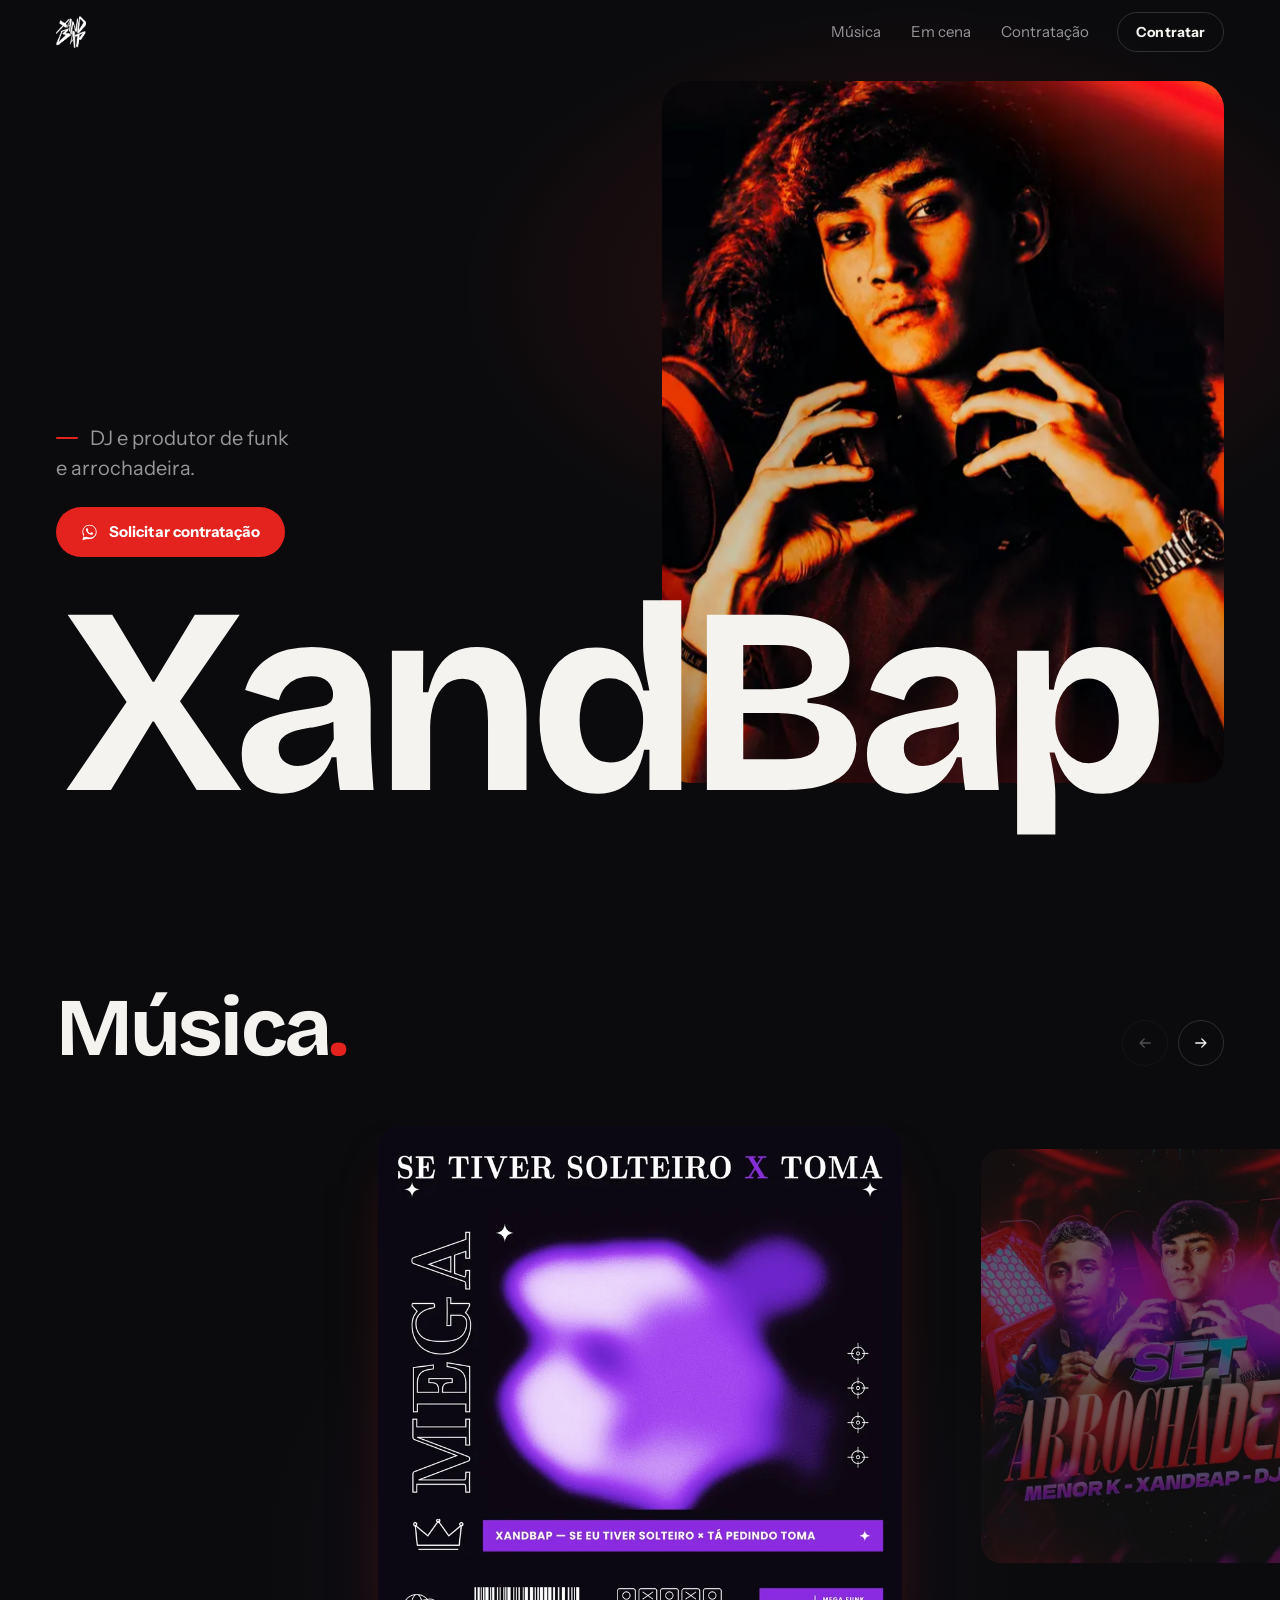
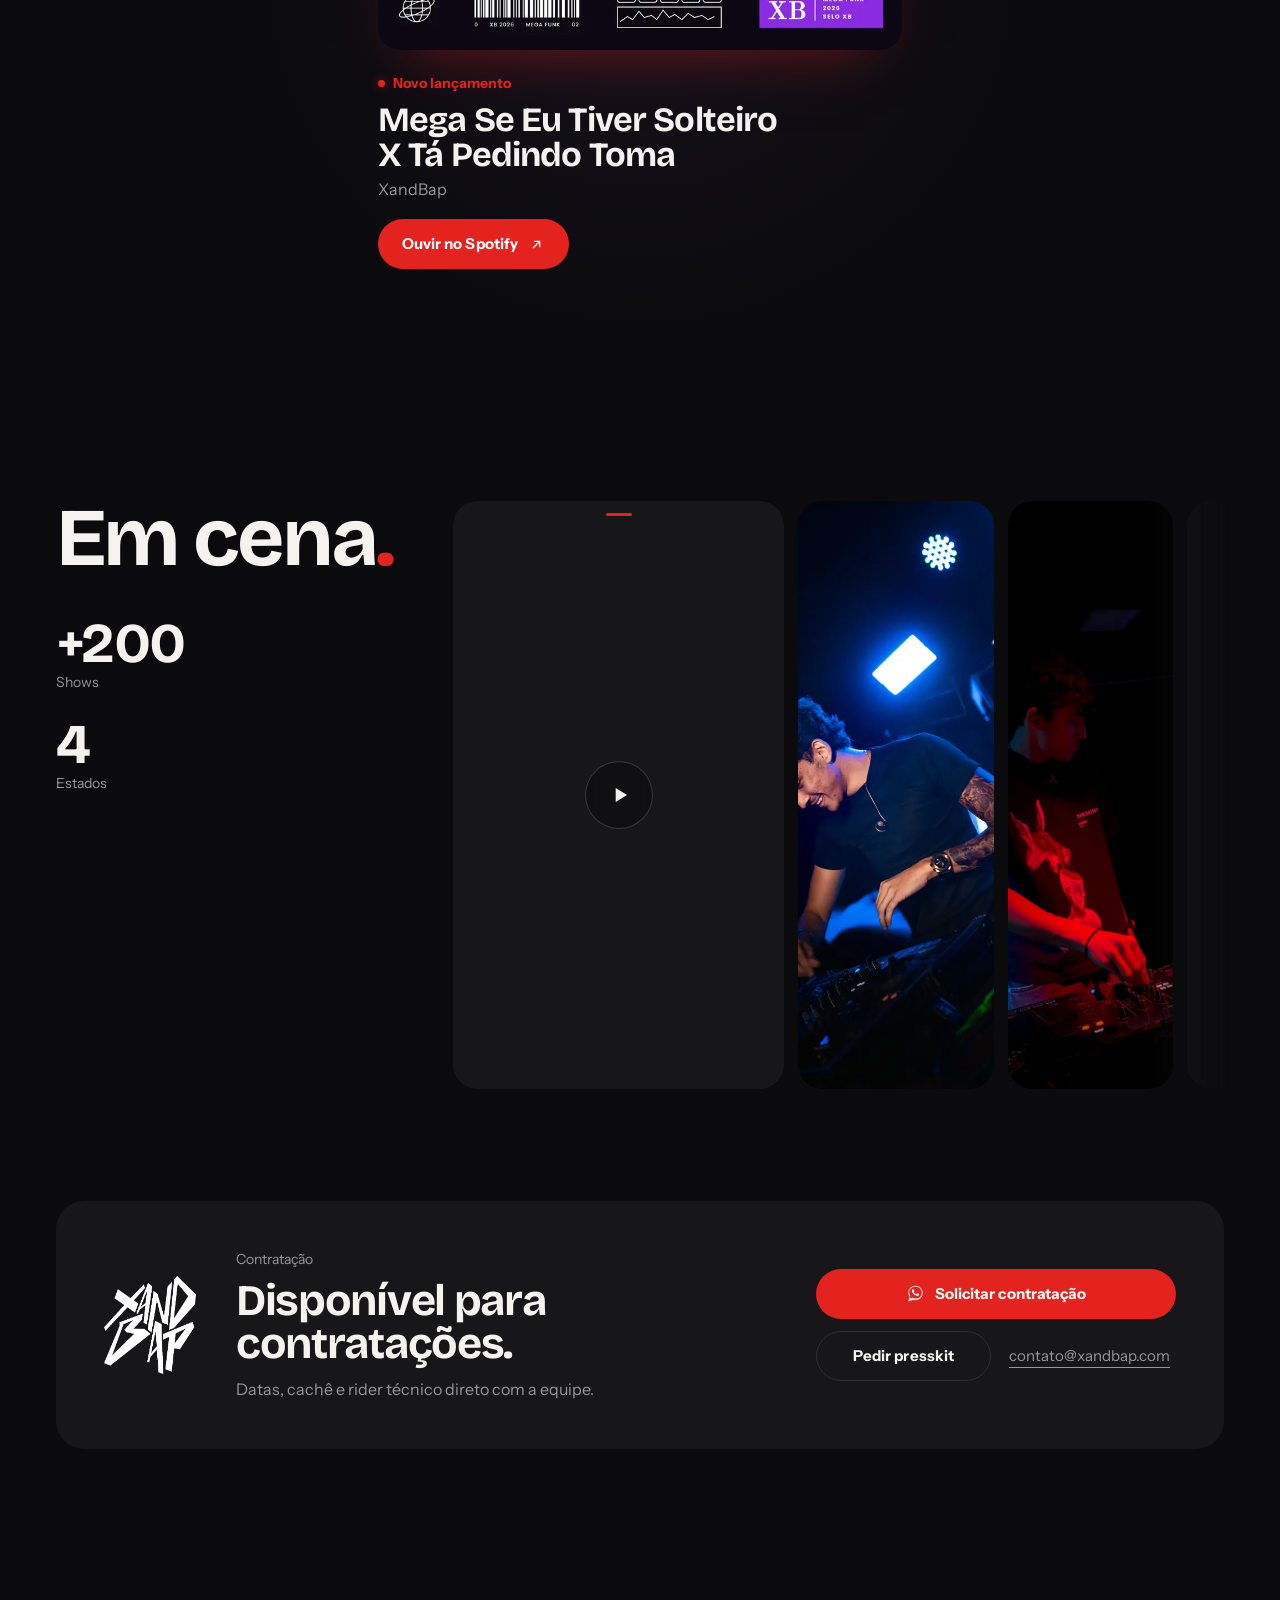
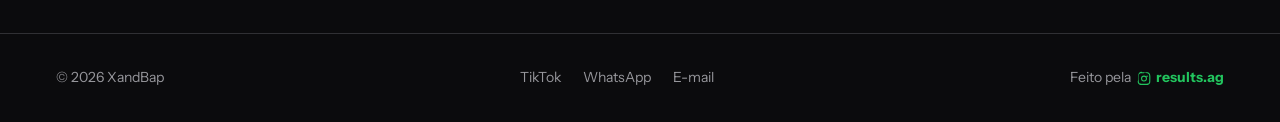
==== commit f50bfc3b: "commit novo2" ====
--- a/index.html
+++ b/index.html
@@ -108,7 +108,6 @@
         <div class="section-head reveal">
           <h2 class="h2" id="musica-t">Música</h2>
           <div class="shelf-ui" data-shelf-ui>
-            <p class="shelf-count" aria-live="polite"><span data-shelf-index>01</span> / <span data-shelf-total>02</span></p>
             <button type="button" class="round" data-shelf-prev aria-label="Lançamento anterior"><svg class="ico flip" aria-hidden="true"><use href="#i-arrow"/></svg></button>
             <button type="button" class="round" data-shelf-next aria-label="Próximo lançamento"><svg class="ico" aria-hidden="true"><use href="#i-arrow"/></svg></button>
           </div>
--- a/css/main.css
+++ b/css/main.css
@@ -269,8 +269,6 @@
 }
 .shelf-ui { display: flex; align-items: center; gap: 10px; }
 .shelf-ui.is-hidden { display: none; }
-.shelf-count { font-size: 14px; color: var(--fg-2); margin-right: 8px; font-variant-numeric: tabular-nums; }
-.shelf-count span:first-child { color: var(--accent); }
 
 .shelf {
   --w: min(76vw, 360px);
